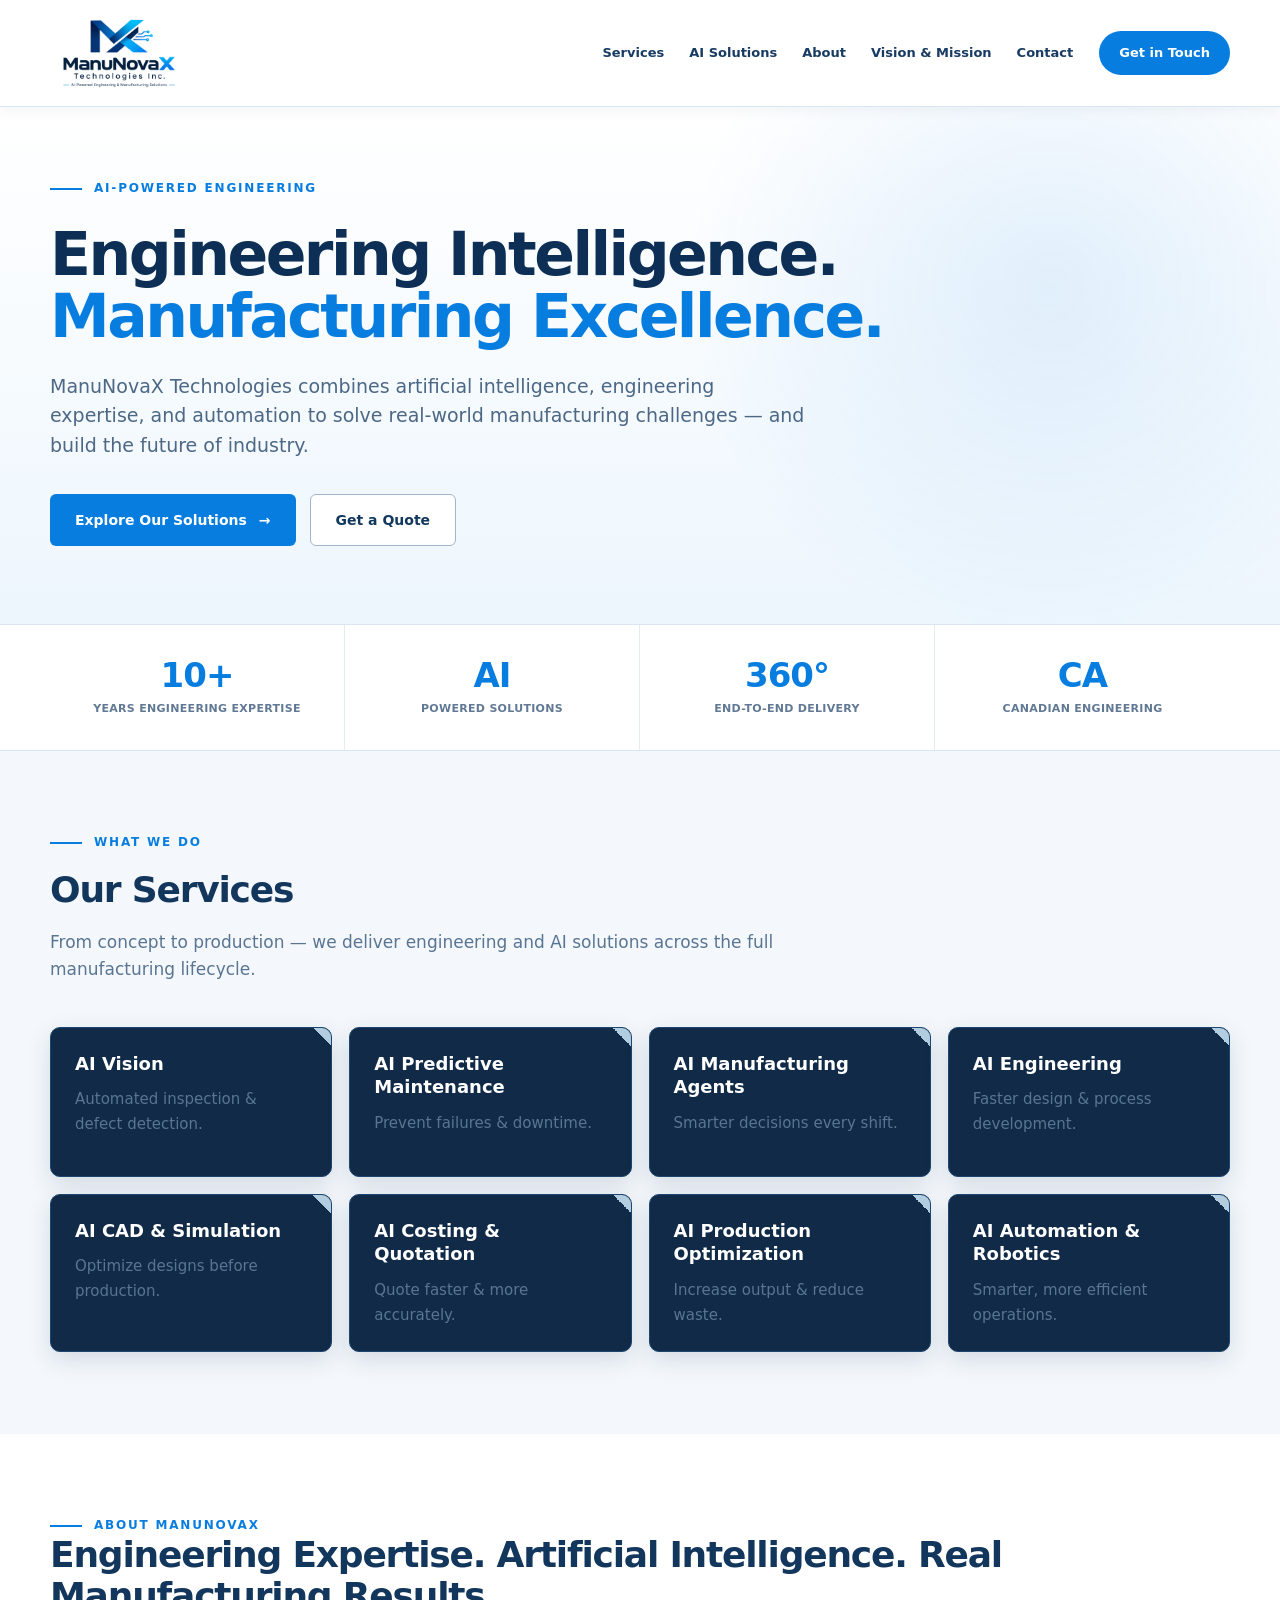
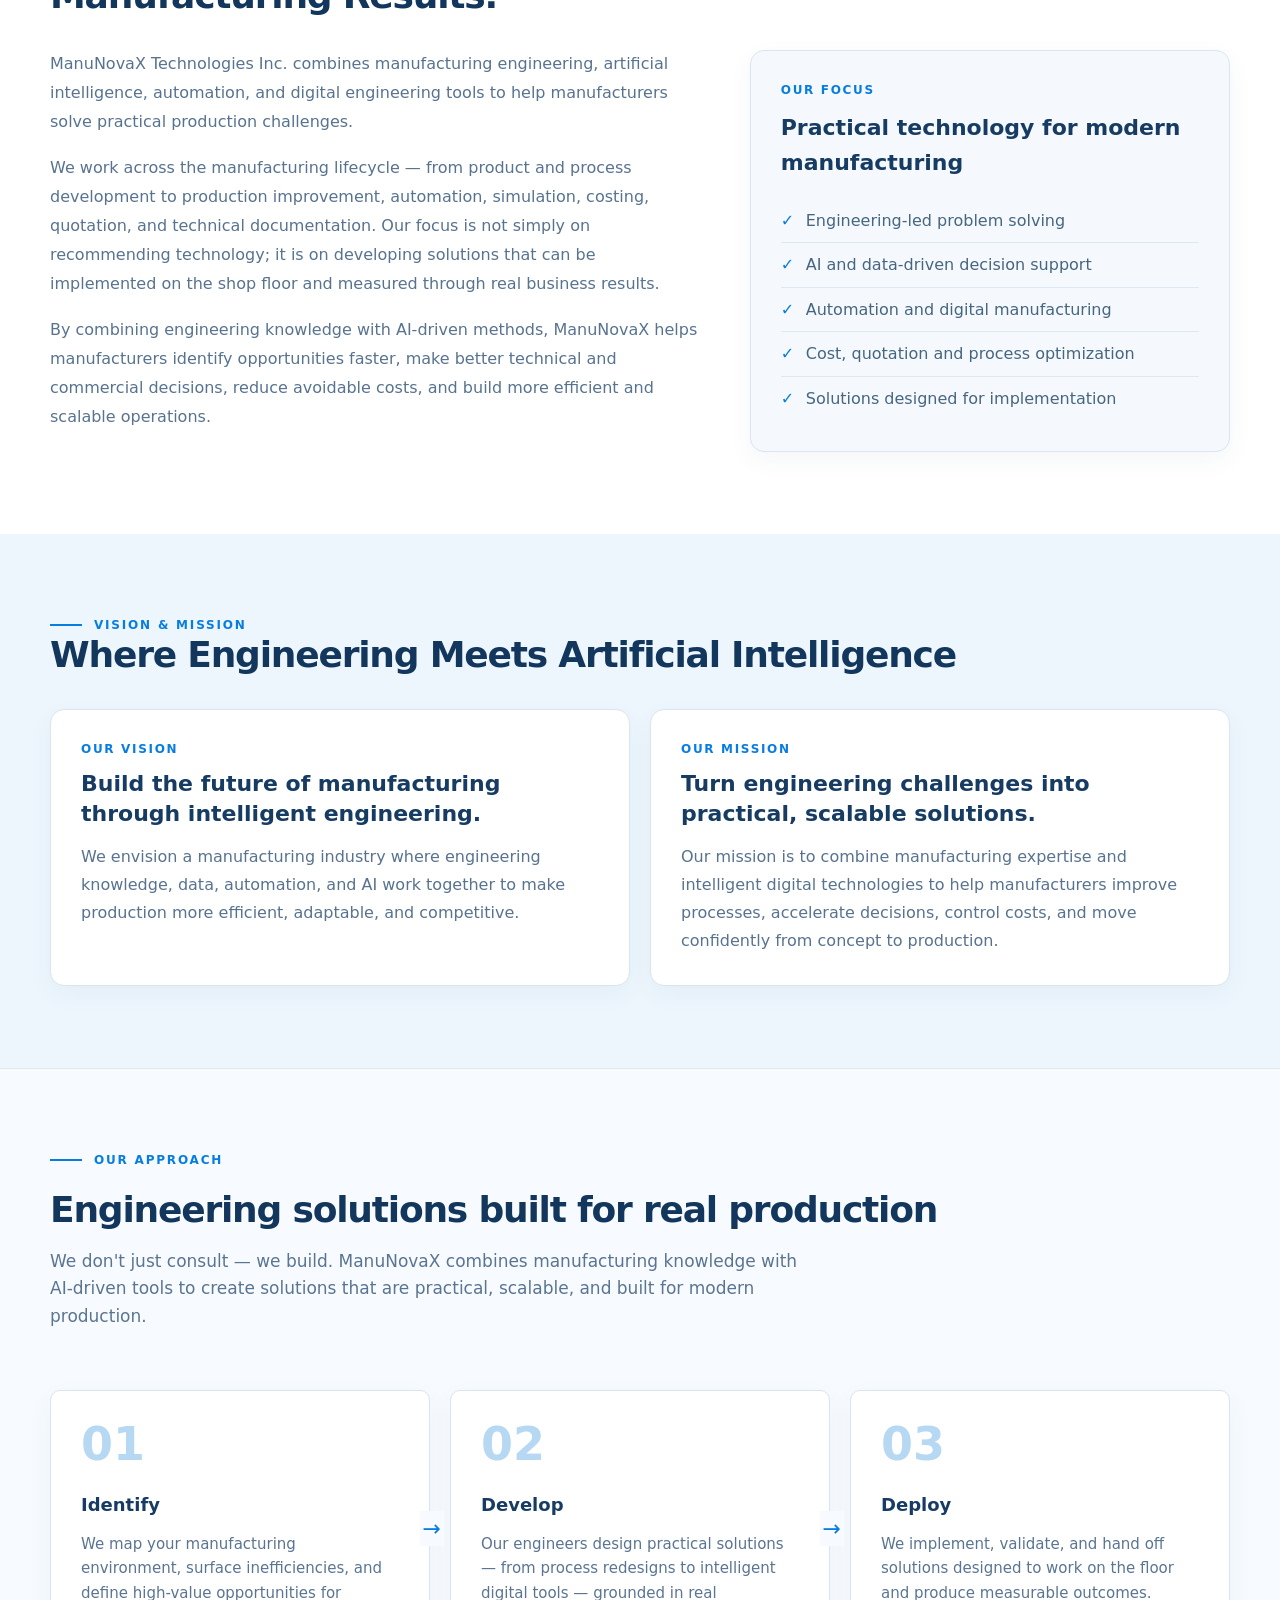
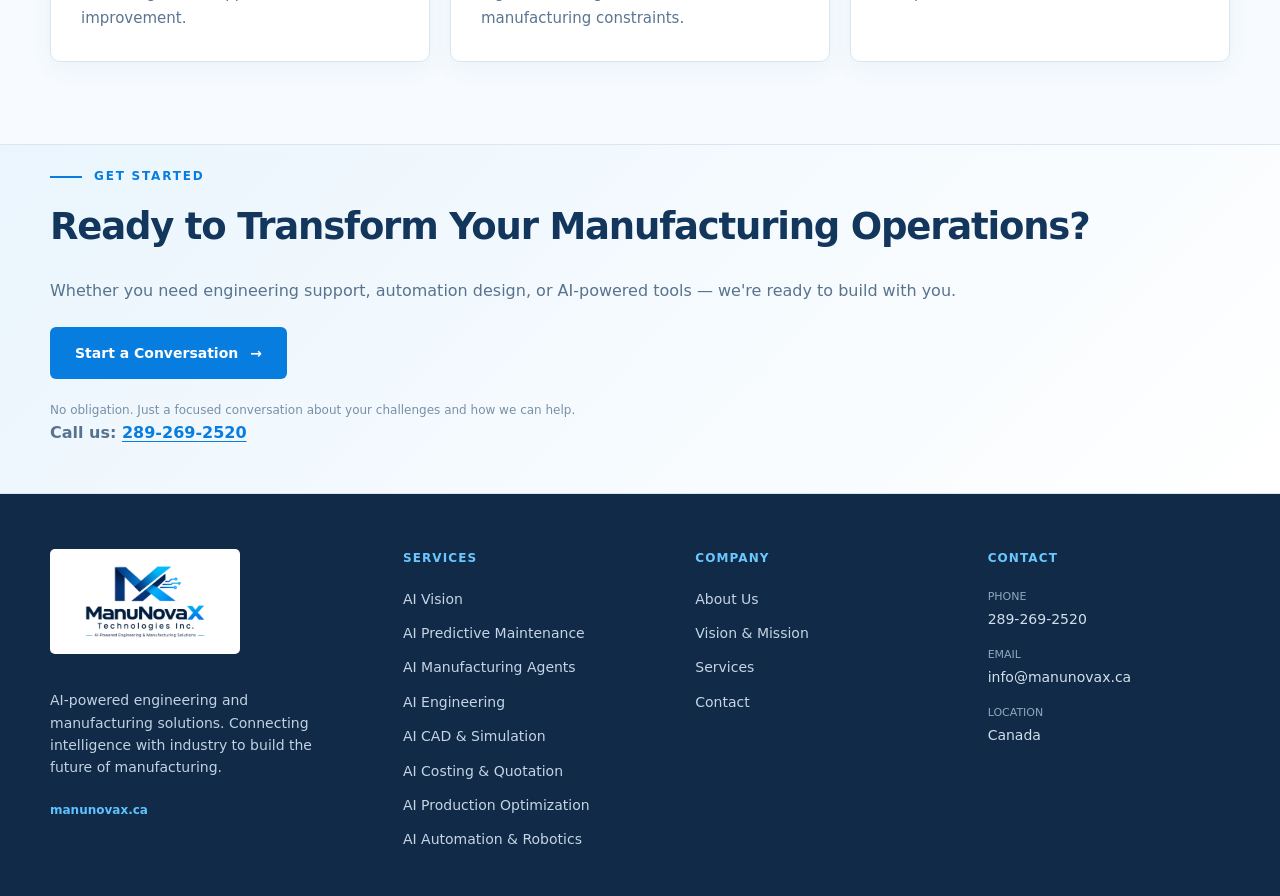
==== index.html @ 63443dac "Remove extra email contact link from footer" ====
<!doctype html>
<html lang="en">
<head>
<meta charset="utf-8">
<meta name="viewport" content="width=device-width,initial-scale=1">
<meta name="description" content="ManuNovaX Technologies Inc. — AI-powered engineering and manufacturing solutions.">
<title>ManuNovaX Technologies Inc. | AI-Powered Engineering & Manufacturing</title>
<link rel="icon" href="manunovax-logo.png">
<link rel="stylesheet" href="styles.css">
</head>
<body>
<header>
  <div class="container nav">
    <a class="brand" href="#top"><img class="logo" src="manunovax-logo.png" alt="ManuNovaX Technologies Inc."></a>
    <nav class="navlinks" aria-label="Main navigation">
      <a href="#services">Services</a>
      <a href="#ai-solutions">AI Solutions</a>
      <a href="#about">About</a>
      <a href="#vision-mission">Vision &amp; Mission</a>
      <a href="#contact">Contact</a>
    </nav>
    <a class="nav-cta" href="#contact">Get in Touch</a>
  </div>
</header>

<main id="top">
<section class="hero">
  <div class="container hero-inner">
    <div class="hero-copy">
      <div class="kicker">AI-POWERED ENGINEERING</div>
      <h1>Engineering Intelligence.<br><span class="blue">Manufacturing Excellence.</span></h1>
      <p class="lead">ManuNovaX Technologies combines artificial intelligence, engineering expertise, and automation to solve real-world manufacturing challenges — and build the future of industry.</p>
      <div class="buttons">
        <a class="btn btn-primary" href="#services">Explore Our Solutions <span>→</span></a>
        <a class="btn btn-outline" href="mailto:info@manunovax.ca?subject=ManuNovaX%20Project%20Inquiry">Get a Quote</a>
      </div>
    </div>
  </div>
</section>

<section class="stats">
  <div class="container stats-grid">
    <div class="stat"><strong>10+</strong><span>Years Engineering Expertise</span></div>
    <div class="stat"><strong>AI</strong><span>Powered Solutions</span></div>
    <div class="stat"><strong>360°</strong><span>End-to-End Delivery</span></div>
    <div class="stat"><strong>CA</strong><span>Canadian Engineering</span></div>
  </div>
</section>

<section class="section" id="services">
  <div class="container">
    <div class="services-intro">
      <div class="kicker">WHAT WE DO</div>
      <h2>Our Services</h2>
      <p class="section-sub">From concept to production — we deliver engineering and AI solutions across the full manufacturing lifecycle.</p>
    </div>
    <div class="service-grid">
      <article class="service-card small">
        <h3>AI Vision</h3>
        <p>Automated inspection &amp; defect detection.</p>
      </article>
      <article class="service-card small">
        <h3>AI Predictive Maintenance</h3>
        <p>Prevent failures &amp; downtime.</p>
      </article>
      <article class="service-card small" id="ai-solutions">
        <h3>AI Manufacturing Agents</h3>
        <p>Smarter decisions every shift.</p>
      </article>
      <article class="service-card small">
        <h3>AI Engineering</h3>
        <p>Faster design &amp; process development.</p>
      </article>
      <article class="service-card small">
        <h3>AI CAD &amp; Simulation</h3>
        <p>Optimize designs before production.</p>
      </article>
      <article class="service-card small">
        <h3>AI Costing &amp; Quotation</h3>
        <p>Quote faster &amp; more accurately.</p>
      </article>
      <article class="service-card small">
        <h3>AI Production Optimization</h3>
        <p>Increase output &amp; reduce waste.</p>
      </article>
      <article class="service-card small">
        <h3>AI Automation &amp; Robotics</h3>
        <p>Smarter, more efficient operations.</p>
      </article>
    </div>
  </div>
</section>

<section class="section light-section" id="about">
  <div class="container">
    <div class="kicker">ABOUT MANUNOVAX</div>
    <h2>Engineering Expertise. Artificial Intelligence. Real Manufacturing Results.</h2>
    <div class="about-grid">
      <div>
        <p>ManuNovaX Technologies Inc. combines manufacturing engineering, artificial intelligence, automation, and digital engineering tools to help manufacturers solve practical production challenges.</p>
        <p>We work across the manufacturing lifecycle — from product and process development to production improvement, automation, simulation, costing, quotation, and technical documentation. Our focus is not simply on recommending technology; it is on developing solutions that can be implemented on the shop floor and measured through real business results.</p>
        <p>By combining engineering knowledge with AI-driven methods, ManuNovaX helps manufacturers identify opportunities faster, make better technical and commercial decisions, reduce avoidable costs, and build more efficient and scalable operations.</p>
      </div>
      <div class="about-panel">
        <div class="small-label">OUR FOCUS</div>
        <h3>Practical technology for modern manufacturing</h3>
        <ul class="check-list">
          <li>Engineering-led problem solving</li>
          <li>AI and data-driven decision support</li>
          <li>Automation and digital manufacturing</li>
          <li>Cost, quotation and process optimization</li>
          <li>Solutions designed for implementation</li>
        </ul>
      </div>
    </div>
  </div>
</section>

<section class="section vision-section" id="vision-mission">
  <div class="container">
    <div class="kicker">VISION &amp; MISSION</div>
    <h2>Where Engineering Meets Artificial Intelligence</h2>
    <div class="vision-grid">
      <article class="vision-card">
        <div class="small-label">OUR VISION</div>
        <h3>Build the future of manufacturing through intelligent engineering.</h3>
        <p>We envision a manufacturing industry where engineering knowledge, data, automation, and AI work together to make production more efficient, adaptable, and competitive.</p>
      </article>
      <article class="vision-card">
        <div class="small-label">OUR MISSION</div>
        <h3>Turn engineering challenges into practical, scalable solutions.</h3>
        <p>Our mission is to combine manufacturing expertise and intelligent digital technologies to help manufacturers improve processes, accelerate decisions, control costs, and move confidently from concept to production.</p>
      </article>
    </div>
  </div>
</section>

<section class="section approach">
  <div class="container">
    <div class="intro">
      <div class="kicker">OUR APPROACH</div>
      <h2>Engineering solutions built for real production</h2>
      <p class="section-sub">We don't just consult — we build. ManuNovaX combines manufacturing knowledge with AI-driven tools to create solutions that are practical, scalable, and built for modern production.</p>
    </div>
    <div class="steps">
      <article class="step"><div class="step-number">01</div><h3>Identify</h3><p>We map your manufacturing environment, surface inefficiencies, and define high-value opportunities for improvement.</p></article>
      <article class="step"><div class="step-number">02</div><h3>Develop</h3><p>Our engineers design practical solutions — from process redesigns to intelligent digital tools — grounded in real manufacturing constraints.</p></article>
      <article class="step"><div class="step-number">03</div><h3>Deploy</h3><p>We implement, validate, and hand off solutions designed to work on the floor and produce measurable outcomes.</p></article>
    </div>
  </div>
</section>

<section class="cta" id="contact">
  <div class="container">
    <div class="kicker">GET STARTED</div>
    <h2>Ready to Transform Your Manufacturing Operations?</h2>
    <p>Whether you need engineering support, automation design, or AI-powered tools — we're ready to build with you.</p>
    <a class="btn btn-primary" href="mailto:info@manunovax.ca?subject=ManuNovaX%20Project%20Inquiry">Start a Conversation <span>→</span></a>
    <div class="fine">No obligation. Just a focused conversation about your challenges and how we can help.</div>
    <p class="contact-phone">Call us: <a href="tel:+12892692520">289-269-2520</a></p>
  </div>
</section>
</main>

<footer>
  <div class="container footer-grid">
    <div>
      <img class="footer-logo" src="manunovax-logo.png" alt="ManuNovaX Technologies Inc.">
      <p class="footer-text">AI-powered engineering and manufacturing solutions. Connecting intelligence with industry to build the future of manufacturing.</p>
      <span class="domain">manunovax.ca</span>
    </div>
    <div>
      <div class="footer-title">Services</div>
      <div class="footer-links">
        <a href="#services">AI Vision</a>
        <a href="#services">AI Predictive Maintenance</a>
        <a href="#services">AI Manufacturing Agents</a>
        <a href="#services">AI Engineering</a>
        <a href="#services">AI CAD &amp; Simulation</a>
        <a href="#services">AI Costing &amp; Quotation</a>
        <a href="#services">AI Production Optimization</a>
        <a href="#services">AI Automation &amp; Robotics</a>
      </div>
    </div>
    <div>
      <div class="footer-title">Company</div>
      <div class="footer-links">
        <a href="#about">About Us</a>
        <a href="#vision-mission">Vision &amp; Mission</a>
        <a href="#services">Services</a>
        <a href="#contact">Contact</a>
      </div>
    </div>
    <div>
      <div class="footer-title">Contact</div>
      <div class="contact-label">Phone</div>
      <div class="contact-value"><a href="tel:+12892692520">289-269-2520</a></div>
      <div class="contact-label">Email</div>
      <div class="contact-value"><a href="mailto:info@manunovax.ca">info@manunovax.ca</a></div>
      <div class="contact-label">Location</div>
      <div class="contact-value">Canada</div>
    </div>
  </div>
</footer>
<script src="script.js"></script>
</body>
</html>
---- styles.css ----
:root{
  --bg:#f4f8fc;
  --white:#ffffff;
  --panel:#ffffff;
  --panel2:#eef5fb;
  --line:#d9e5f0;
  --text:#102a4a;
  --muted:#55708e;
  --blue:#087de0;
  --blue2:#075db5;
  --max:1180px;
}
*{box-sizing:border-box}
html{scroll-behavior:smooth}
body{margin:0;background:var(--bg);color:var(--text);font-family:Inter,ui-sans-serif,system-ui,-apple-system,BlinkMacSystemFont,"Segoe UI",Arial,sans-serif;line-height:1.6}
a{color:inherit;text-decoration:none}
.container{width:min(var(--max),calc(100% - 40px));margin:auto}

header{
  min-height:106px;border-bottom:1px solid var(--line);background:rgba(255,255,255,.98);
  position:sticky;top:0;z-index:20;box-shadow:0 2px 14px rgba(16,42,74,.06)
}
.nav{min-height:106px;display:flex;align-items:center;gap:26px}
.brand{display:flex;align-items:center;flex:0 0 auto}
.logo{display:block;width:auto;height:92px;max-width:175px;object-fit:contain}
.navlinks{display:flex;gap:25px;align-items:center;margin-left:auto;color:#183b63;font-size:13px;font-weight:700;white-space:nowrap}
.navlinks a:hover{color:var(--blue)}
.nav-cta{display:inline-flex;align-items:center;justify-content:center;background:var(--blue);color:#fff;border-radius:28px;padding:12px 20px;font-weight:800;font-size:13px;white-space:nowrap}
.nav-cta:hover{background:var(--blue2)}

.hero{
  min-height:500px;display:flex;align-items:center;border-bottom:1px solid var(--line);
  background:
    radial-gradient(circle at 82% 35%,rgba(8,125,224,.10),transparent 33%),
    linear-gradient(180deg,#ffffff 0%,#edf6fd 100%);
}
.hero-inner{padding:72px 0 78px}
.hero-copy{max-width:850px}
.kicker{display:flex;align-items:center;gap:12px;color:var(--blue);font-size:12px;font-weight:850;letter-spacing:1.8px;text-transform:uppercase}
.kicker:before{content:"";width:32px;height:2px;background:var(--blue)}
h1{font-size:60px;line-height:1.03;letter-spacing:-2.5px;margin:26px 0 24px;font-weight:850;color:#0e2f55}
h1 .blue{color:var(--blue)}
.lead{max-width:760px;color:#4d6885;font-size:19px;line-height:1.55;margin:0 0 34px}
.buttons{display:flex;gap:14px}
.btn{display:inline-flex;align-items:center;justify-content:center;gap:12px;min-height:52px;padding:0 25px;border-radius:6px;font-weight:800;font-size:14px;border:0;cursor:pointer}
.btn-primary{background:var(--blue);color:#fff}
.btn-outline{border:1px solid #9eb7cf;background:#fff;color:#12385e}
.btn:hover{filter:brightness(1.05)}

.stats{border-bottom:1px solid var(--line);background:#fff}
.stats-grid{display:grid;grid-template-columns:repeat(4,1fr);min-height:125px}
.stat{display:flex;flex-direction:column;align-items:center;justify-content:center;text-align:center;border-right:1px solid #e3ebf3}
.stat:last-child{border-right:0}
.stat strong{font-size:34px;line-height:1;color:var(--blue);letter-spacing:-1px}
.stat span{font-size:11px;font-weight:750;color:#617994;text-transform:uppercase;letter-spacing:.3px;margin-top:8px}

.section{padding:82px 0;background:#f4f8fc}
.light-section{background:#fff}
.services-intro{padding-bottom:44px}
.services-intro .kicker{margin-bottom:18px}
h2{font-size:36px;line-height:1.12;letter-spacing:-1.2px;margin:0 0 18px;color:#12365c}
.section-sub{color:#5a7592;font-size:17px;max-width:760px;margin:0}

.service-grid{display:grid;grid-template-columns:repeat(4,minmax(0,1fr));gap:17px}
.service-card{background:#102a47;color:#fff;border:1px solid #1d4770;border-radius:10px;padding:24px;min-height:150px;position:relative;overflow:hidden;box-shadow:0 8px 24px rgba(16,42,71,.14);transition:transform .2s ease,box-shadow .2s ease}
.service-card:hover{transform:translateY(-3px);box-shadow:0 12px 28px rgba(16,42,71,.22)}
.service-card h3,.service-card.small h3{color:#fff}
.service-card p{color:#d5e3f1}
.service-card:after{background:linear-gradient(45deg,transparent 50%,#087de0 50%);opacity:.85}
.service-card.featured{grid-column:1 / -1;min-height:235px}
.service-card:after{content:"";position:absolute;right:0;top:0;width:18px;height:18px;background:linear-gradient(45deg,transparent 50%,#cfe9fb 50%)}
.badge{display:inline-block;background:#e6f3ff;color:var(--blue);padding:5px 10px;border-radius:4px;font-size:11px;font-weight:850;letter-spacing:.8px;text-transform:uppercase;margin-bottom:15px}
.service-card h3{font-size:26px;line-height:1.15;margin:0 0 12px;color:#163b63}
.service-card.small h3{font-size:18px;line-height:1.3}
.service-card p{color:#5a7592;font-size:15px;line-height:1.65;margin:0}
.learn{display:inline-block;margin-top:23px;color:var(--blue);font-size:13px;font-weight:850}
.learn:after{content:"→";margin-left:8px}

.about-grid,.careers-grid{display:grid;grid-template-columns:1.15fr .85fr;gap:50px;align-items:start;margin-top:34px}
.about-grid p,.careers-grid p{color:#58738f;line-height:1.8;margin-top:0;margin-bottom:18px}
.about-panel,.career-form-card{background:#f5f9fd;border:1px solid var(--line);border-radius:14px;padding:30px;box-shadow:0 8px 24px rgba(25,70,110,.05)}
.small-label{color:var(--blue);font-size:.75rem;font-weight:850;letter-spacing:.14em;margin-bottom:10px}
.about-panel h3,.career-form-card h3{color:#173c63;font-size:22px;margin:0 0 18px}
.check-list{margin:0;padding:0;list-style:none;color:#466680}
.check-list li{padding:9px 0 9px 25px;border-bottom:1px solid #dce8f2;position:relative}
.check-list li:last-child{border-bottom:0}
.check-list li:before{content:"✓";position:absolute;left:0;color:var(--blue);font-weight:900}

.vision-section{background:#edf6fd}
.vision-grid{display:grid;grid-template-columns:1fr 1fr;gap:20px;margin-top:34px}
.vision-card{background:#fff;border:1px solid var(--line);border-radius:14px;padding:30px;box-shadow:0 8px 24px rgba(25,70,110,.05)}
.vision-card h3{font-size:22px;line-height:1.35;color:#173c63;margin:0 0 14px}
.vision-card p{color:#58738f;line-height:1.75;margin:0}

.approach{background:#f7fbff;border-top:1px solid #dfeaf3}
.approach .intro{padding-bottom:60px}
.approach h2{margin-top:20px}
.steps{display:grid;grid-template-columns:repeat(3,1fr);gap:20px}
.step{background:#fff;border:1px solid var(--line);border-radius:10px;padding:30px;min-height:260px;position:relative;box-shadow:0 8px 24px rgba(25,70,110,.05)}
.step:not(:last-child):after{content:"→";position:absolute;right:-15px;top:120px;color:var(--blue);font-size:22px;z-index:2;background:#f7fbff;padding:0 3px}
.step-number{font-size:46px;color:#b7d8f3;font-weight:850;line-height:1;margin-bottom:24px}
.step h3{font-size:18px;margin:0 0 12px;color:#173c63}
.step p{color:#5a7592;font-size:15px;line-height:1.65;margin:0}

.careers-section{background:#fff}
.career-form-card form{display:grid;gap:13px;margin-top:20px}
.career-form-card input,.career-form-card textarea{width:100%;box-sizing:border-box;background:#fff;color:#173c63;border:1px solid #b9ccdd;border-radius:8px;padding:12px 13px;font:inherit}
.career-form-card input:focus,.career-form-card textarea:focus{outline:2px solid #bfe2fb;border-color:var(--blue)}
.career-form-card textarea{min-height:115px;resize:vertical}
.file-label{display:grid;gap:7px;color:#58738f;font-size:.9rem}
.file-label input{padding:9px}

.cta{min-height:350px;border-top:1px solid var(--line);border-bottom:1px solid var(--line);display:flex;align-items:center;background:linear-gradient(135deg,#eaf5fd,#fff)}
.cta h2{font-size:37px;margin:20px 0 30px}
.cta p{color:#58738f;font-size:16px;margin:0 0 24px}
.cta .fine{font-size:12px;color:#7890a7;margin-top:22px}
.contact-phone{margin-top:16px;color:#42617e;font-weight:700}
.contact-phone a{color:var(--blue);text-decoration:underline;text-underline-offset:3px}

footer{background:#102a47;color:#fff;padding:55px 0 45px}
.footer-grid{display:grid;grid-template-columns:1.25fr 1fr 1fr 1fr;gap:50px}
.footer-logo{width:190px;max-height:105px;object-fit:contain;margin-bottom:14px;background:#fff;border-radius:5px;padding:4px}
.footer-text{color:#c2d2e2;font-size:14px;max-width:470px}
.domain{display:block;color:#5fc1ff;font-size:12px;font-weight:850;margin-top:22px}
.footer-title{color:#6ac8ff;font-size:12px;font-weight:850;letter-spacing:1.1px;text-transform:uppercase;margin-bottom:20px}
.footer-links{display:grid;gap:12px;color:#c5d5e5;font-size:14px}
.footer-links a:hover{color:#fff}
.contact-label{color:#8ea8c0;font-size:11px;text-transform:uppercase;margin:0 0 3px}
.contact-value{color:#d2dfeb;font-size:14px;margin-bottom:15px}
.contact-link{color:#6ac8ff;font-weight:850;font-size:13px}

@media(max-width:1000px){
  .navlinks{gap:14px;font-size:12px}
  .service-grid{grid-template-columns:repeat(2,minmax(0,1fr))}
  .nav-cta{display:none}
  .logo{height:82px}
  h1{font-size:52px}
}
@media(max-width:850px){
  header{min-height:88px}.nav{min-height:88px}
  .navlinks{gap:12px;font-size:11px}
  .logo{height:76px}
  h1{font-size:46px}
  .stats-grid{grid-template-columns:repeat(2,1fr)}
  .stat{min-height:95px;border-bottom:1px solid #e3ebf3}
  .service-grid,.steps,.about-grid,.vision-grid{grid-template-columns:1fr}
  .service-card.featured{grid-column:auto}
  .step:not(:last-child):after{display:none}
  .footer-grid{grid-template-columns:1fr 1fr}
}
@media(max-width:650px){
  .container{width:min(var(--max),calc(100% - 28px))}
  header{min-height:76px}.nav{min-height:76px}
  .logo{height:66px;max-width:145px}
  .navlinks{display:none}
  h1{font-size:39px;letter-spacing:-1.7px}
  .lead{font-size:17px}
  .buttons{flex-direction:column;align-items:flex-start}
  .section{padding:62px 0}
  .footer-grid{grid-template-columns:1fr}
}
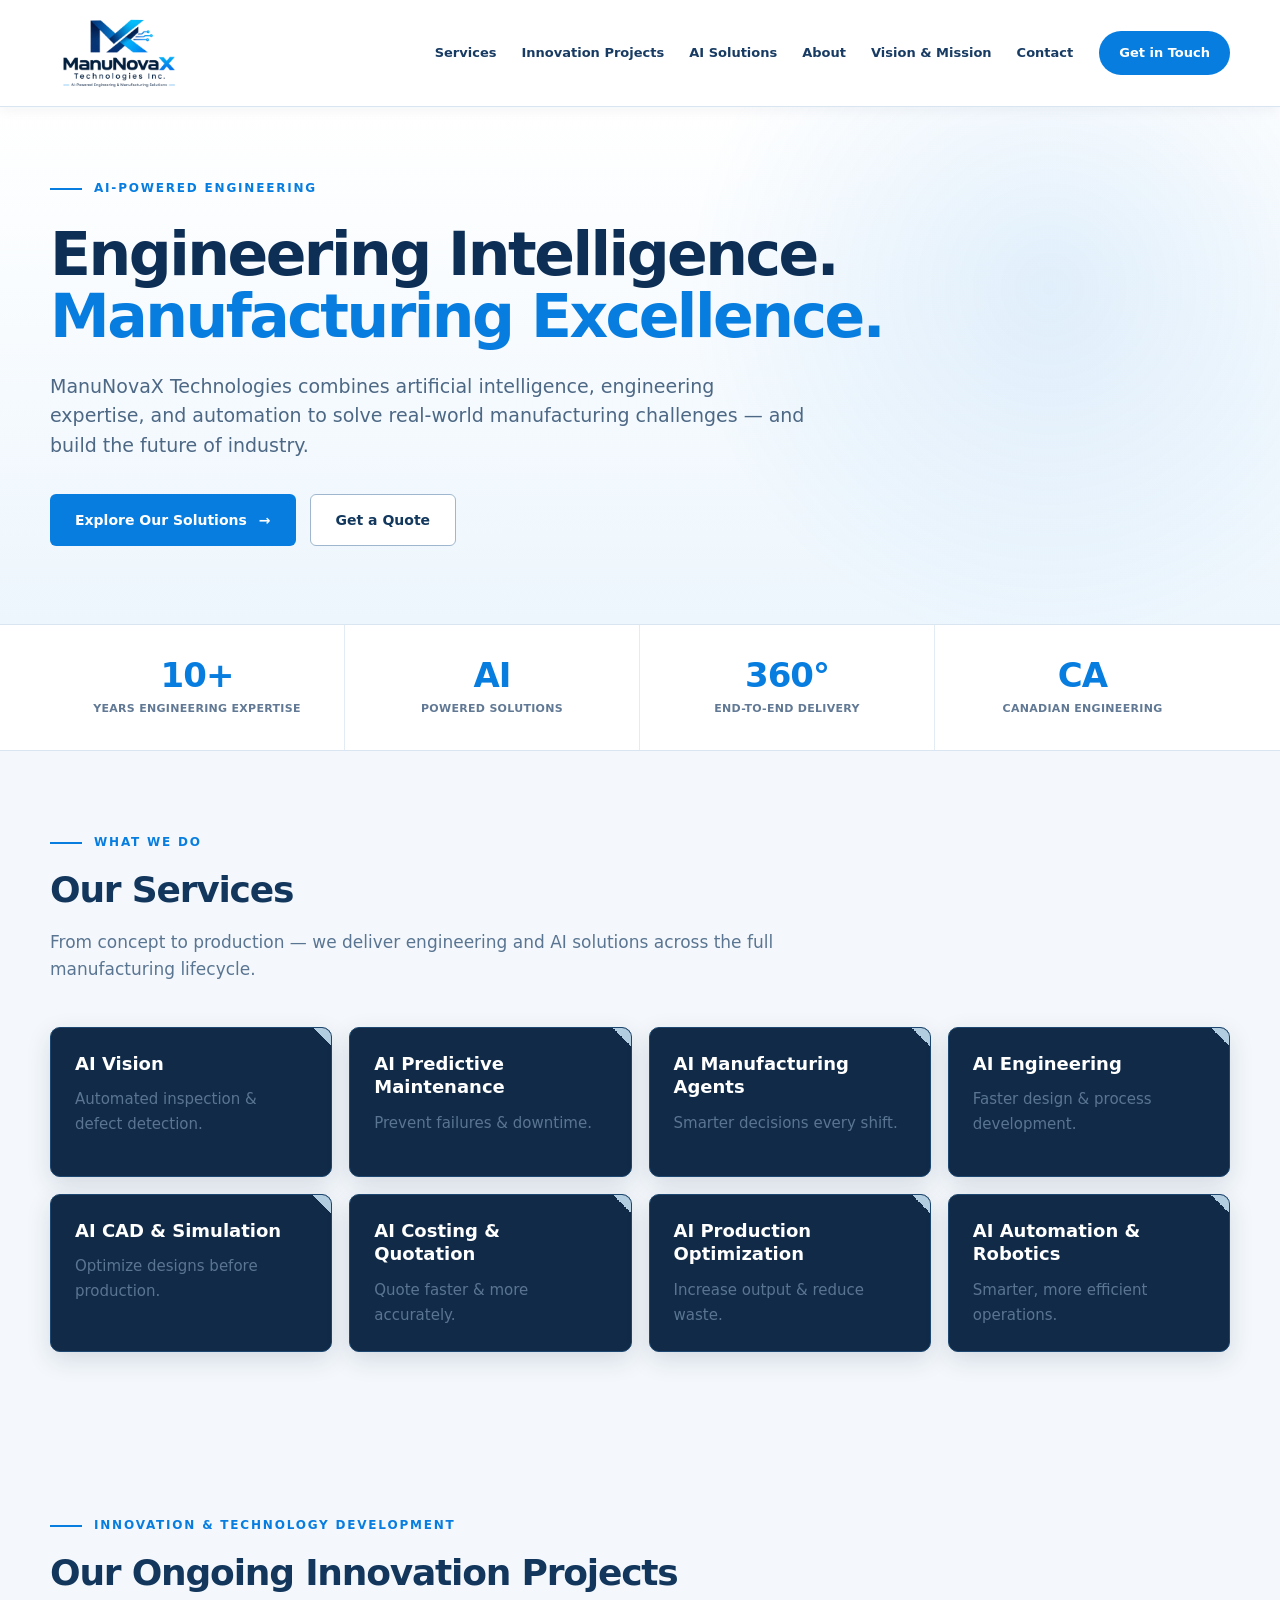
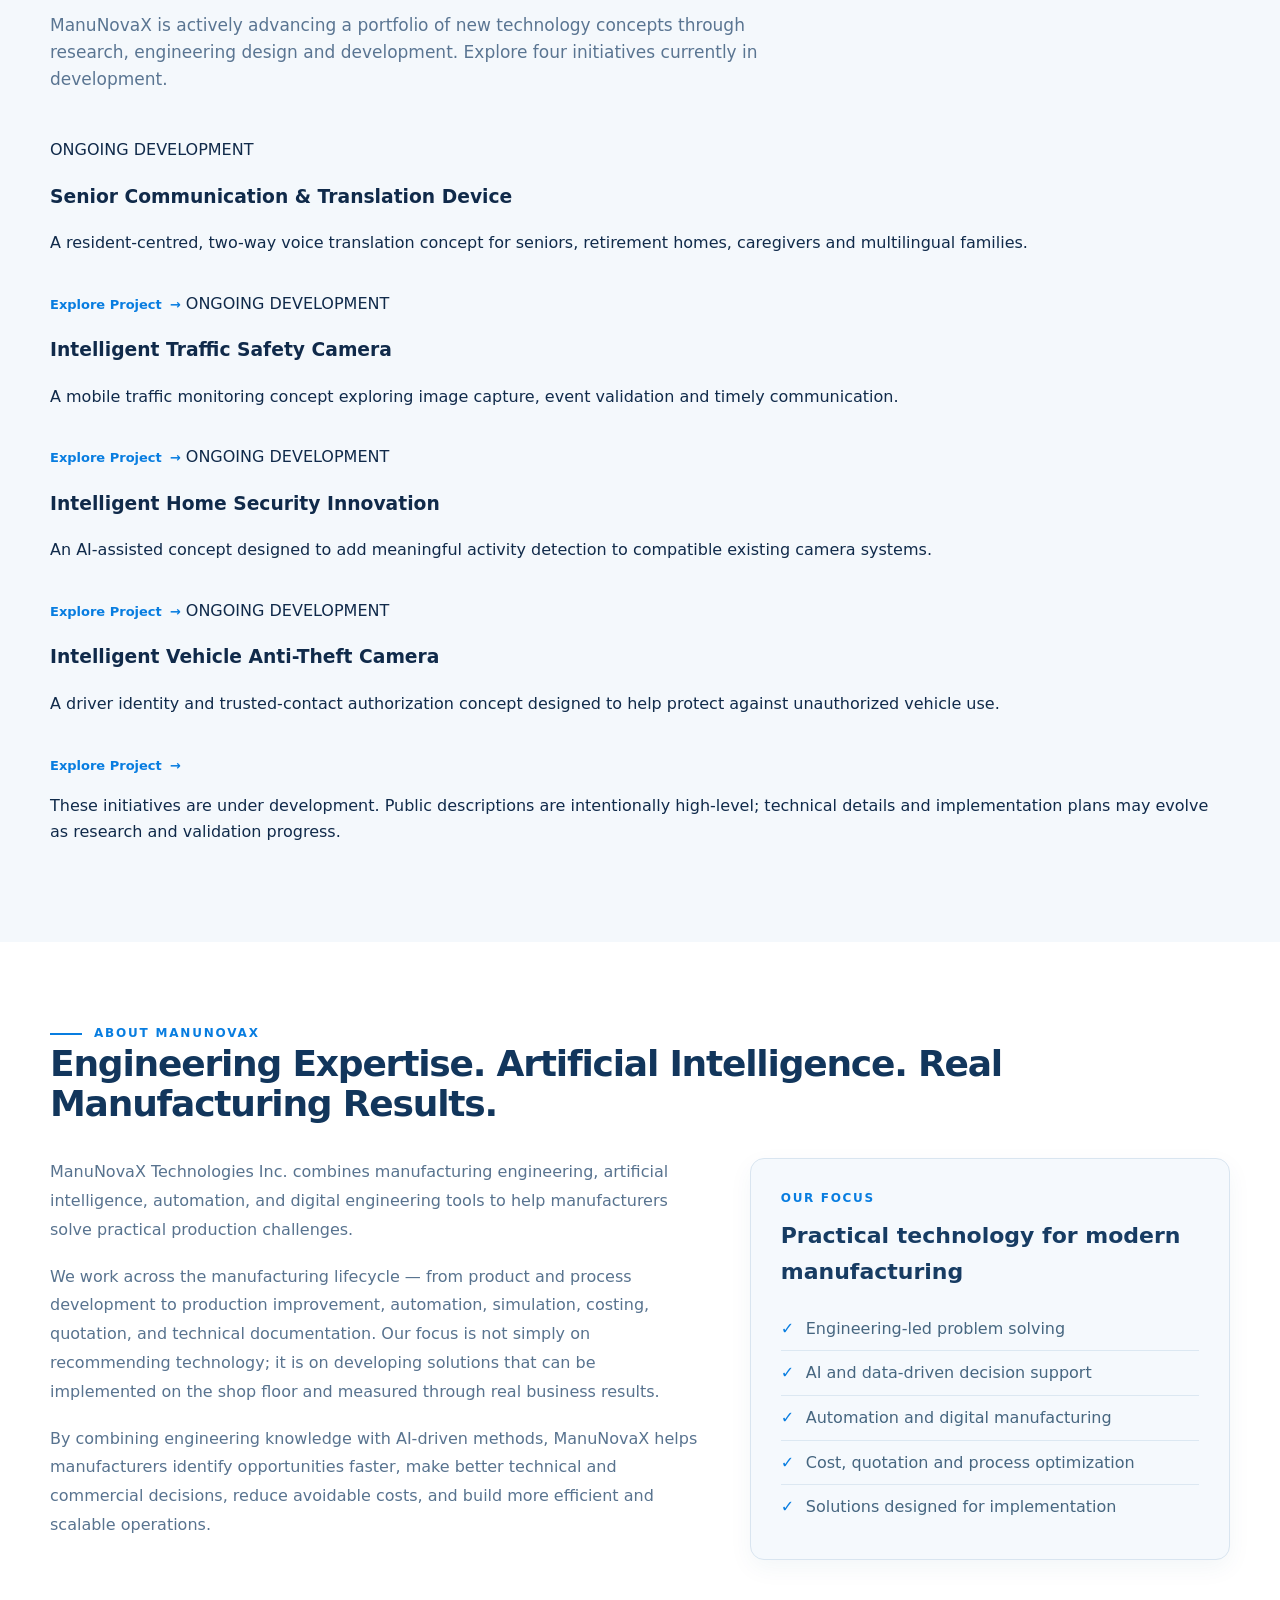
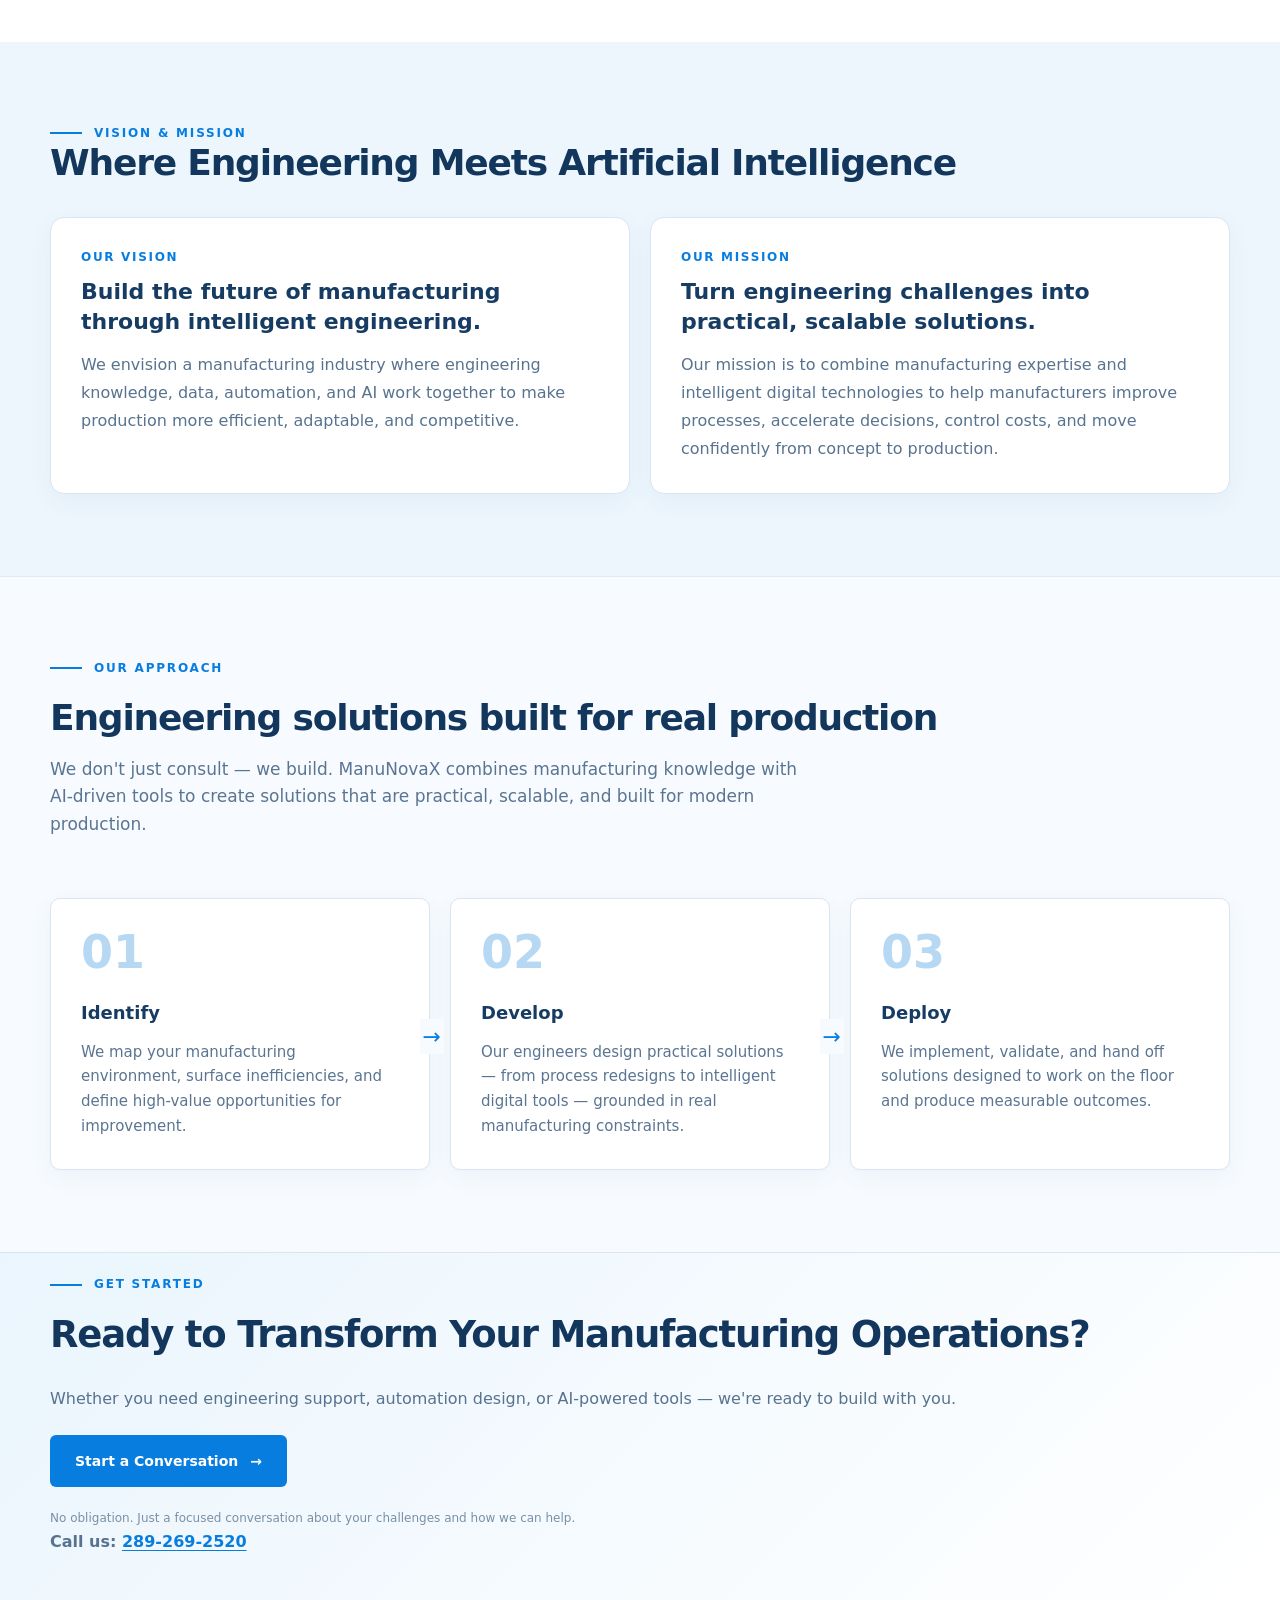
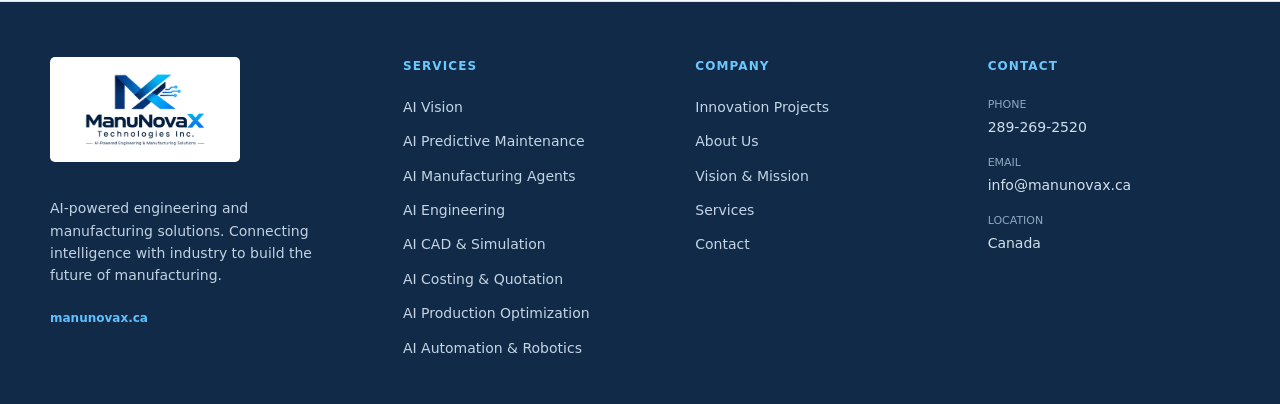
==== commit c81f5361: "Add innovation projects section and navigation" ====
--- a/index.html
+++ b/index.html
@@ -14,6 +14,7 @@
     <a class="brand" href="#top"><img class="logo" src="manunovax-logo.png" alt="ManuNovaX Technologies Inc."></a>
     <nav class="navlinks" aria-label="Main navigation">
       <a href="#services">Services</a>
+      <a href="#innovation-projects">Innovation Projects</a>
       <a href="#ai-solutions">AI Solutions</a>
       <a href="#about">About</a>
       <a href="#vision-mission">Vision &amp; Mission</a>
@@ -91,6 +92,24 @@
   </div>
 </section>
 
+
+<section class="section innovation-section" id="innovation-projects">
+  <div class="container">
+    <div class="services-intro">
+      <div class="kicker">INNOVATION &amp; TECHNOLOGY DEVELOPMENT</div>
+      <h2>Our Ongoing Innovation Projects</h2>
+      <p class="section-sub">ManuNovaX is actively advancing a portfolio of new technology concepts through research, engineering design and development. Explore four initiatives currently in development.</p>
+    </div>
+    <div class="innovation-grid">
+      <a class="innovation-card" href="senior-translation-device.html"><span class="innovation-tag">ONGOING DEVELOPMENT</span><h3>Senior Communication &amp; Translation Device</h3><p>A resident-centred, two-way voice translation concept for seniors, retirement homes, caregivers and multilingual families.</p><span class="learn">Explore Project</span></a>
+      <a class="innovation-card" href="intelligent-traffic-safety-camera.html"><span class="innovation-tag">ONGOING DEVELOPMENT</span><h3>Intelligent Traffic Safety Camera</h3><p>A mobile traffic monitoring concept exploring image capture, event validation and timely communication.</p><span class="learn">Explore Project</span></a>
+      <a class="innovation-card" href="intelligent-home-security-innovation.html"><span class="innovation-tag">ONGOING DEVELOPMENT</span><h3>Intelligent Home Security Innovation</h3><p>An AI-assisted concept designed to add meaningful activity detection to compatible existing camera systems.</p><span class="learn">Explore Project</span></a>
+      <a class="innovation-card" href="intelligent-vehicle-anti-theft-camera.html"><span class="innovation-tag">ONGOING DEVELOPMENT</span><h3>Intelligent Vehicle Anti-Theft Camera</h3><p>A driver identity and trusted-contact authorization concept designed to help protect against unauthorized vehicle use.</p><span class="learn">Explore Project</span></a>
+    </div>
+    <p class="innovation-disclaimer">These initiatives are under development. Public descriptions are intentionally high-level; technical details and implementation plans may evolve as research and validation progress.</p>
+  </div>
+</section>
+
 <section class="section light-section" id="about">
   <div class="container">
     <div class="kicker">ABOUT MANUNOVAX</div>
@@ -185,6 +204,7 @@
     <div>
       <div class="footer-title">Company</div>
       <div class="footer-links">
+        <a href="#innovation-projects">Innovation Projects</a>
         <a href="#about">About Us</a>
         <a href="#vision-mission">Vision &amp; Mission</a>
         <a href="#services">Services</a>
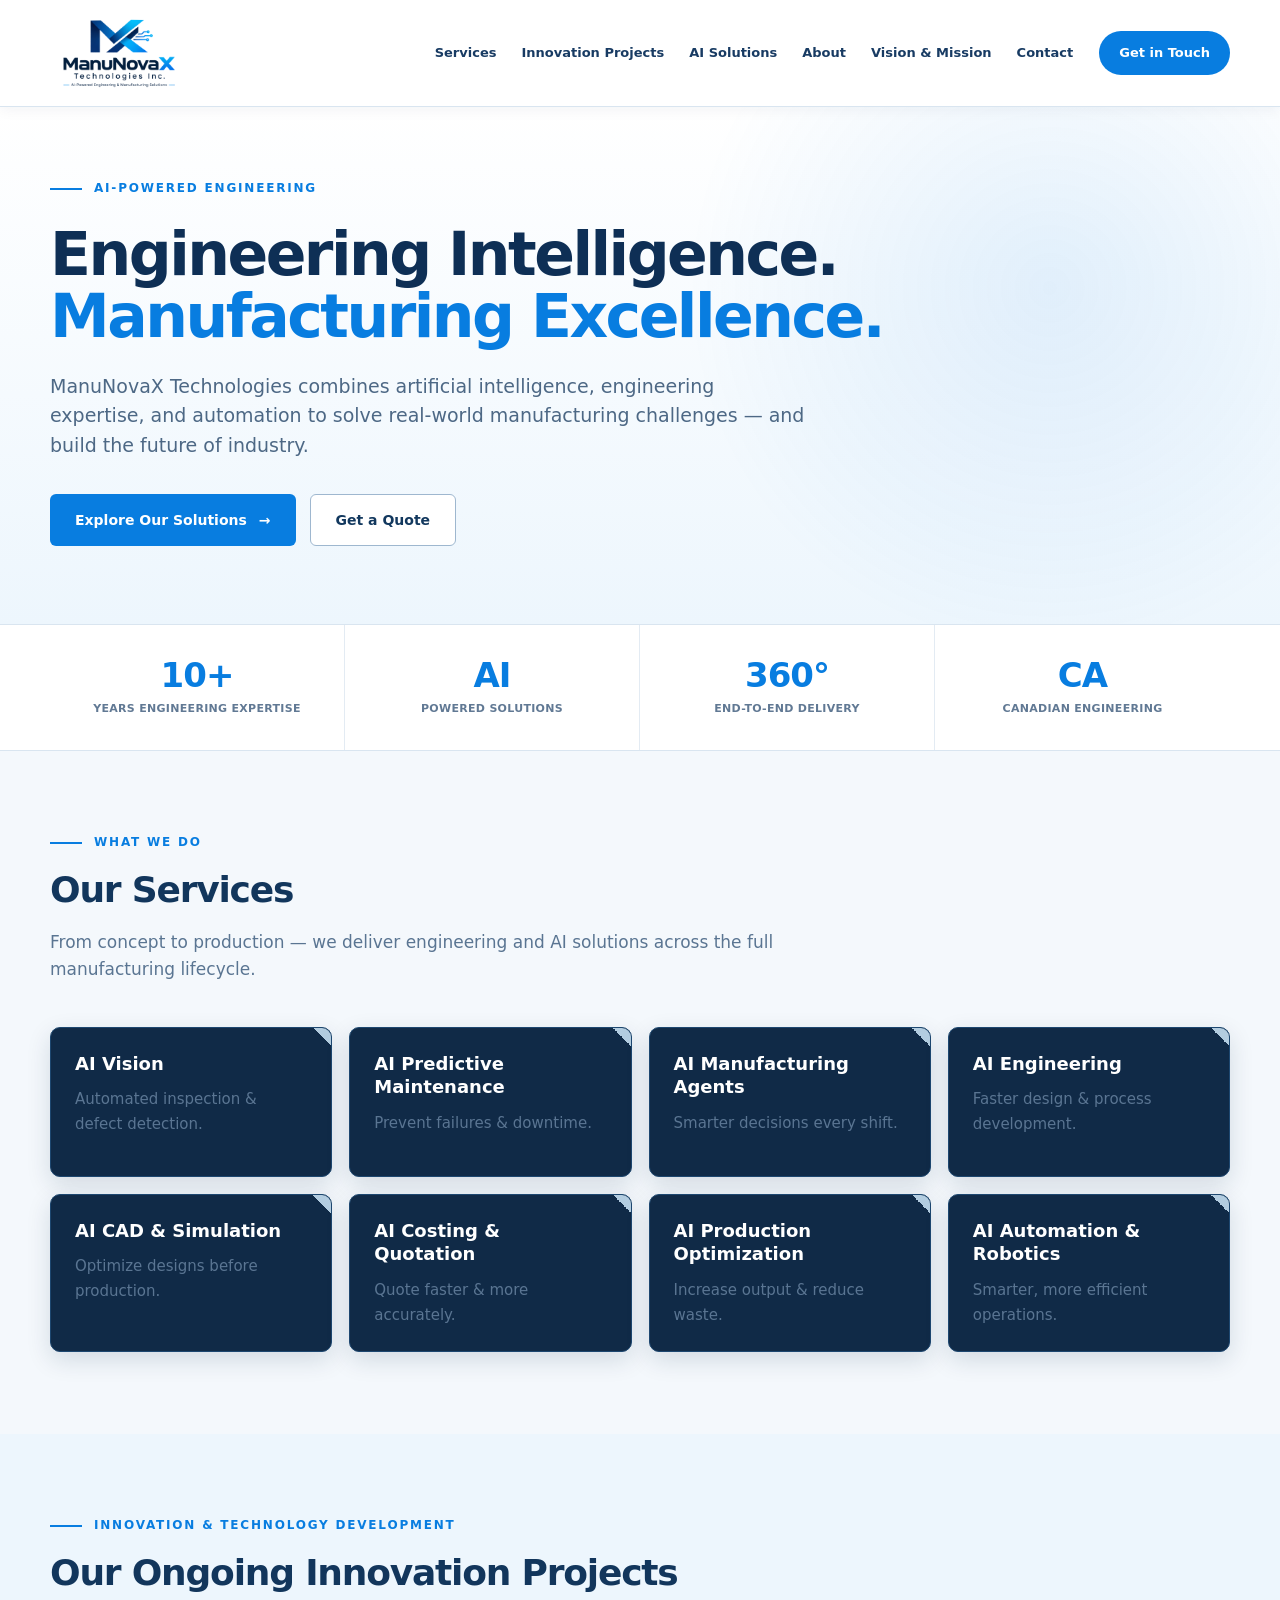
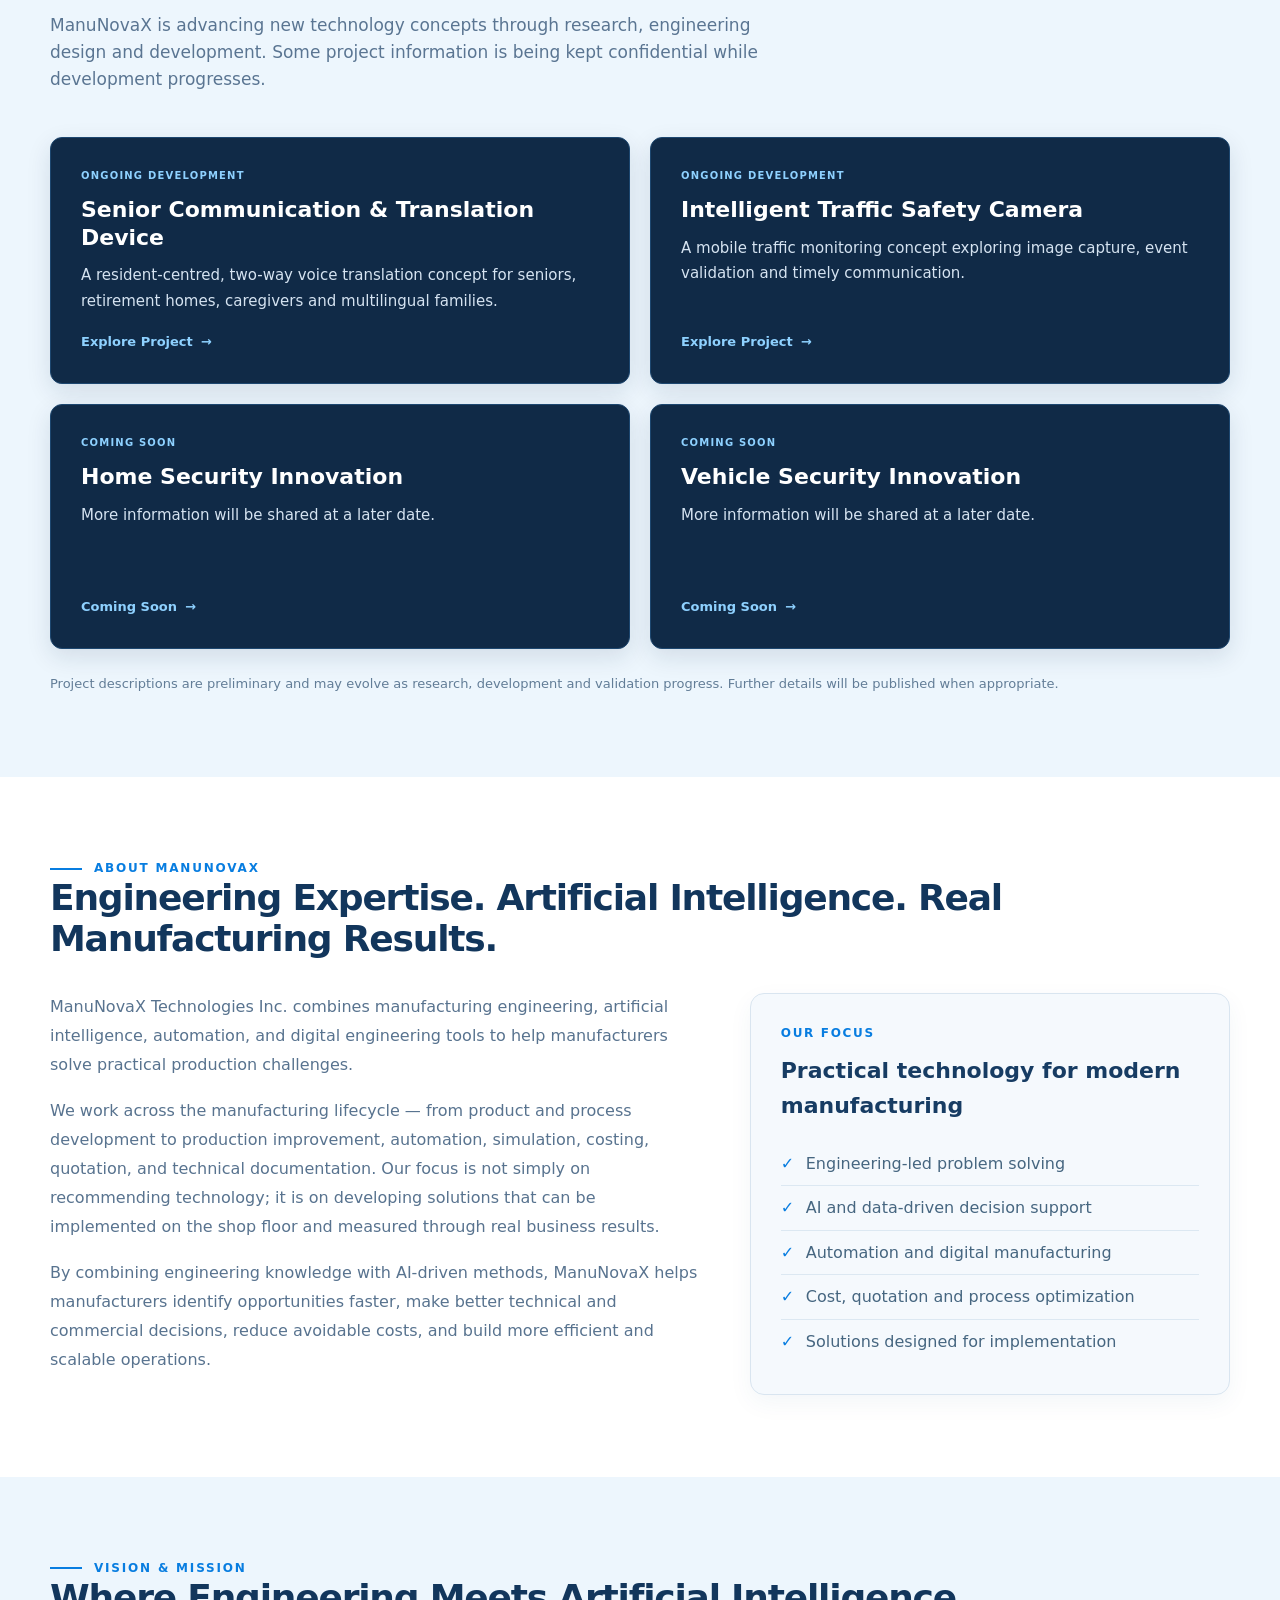
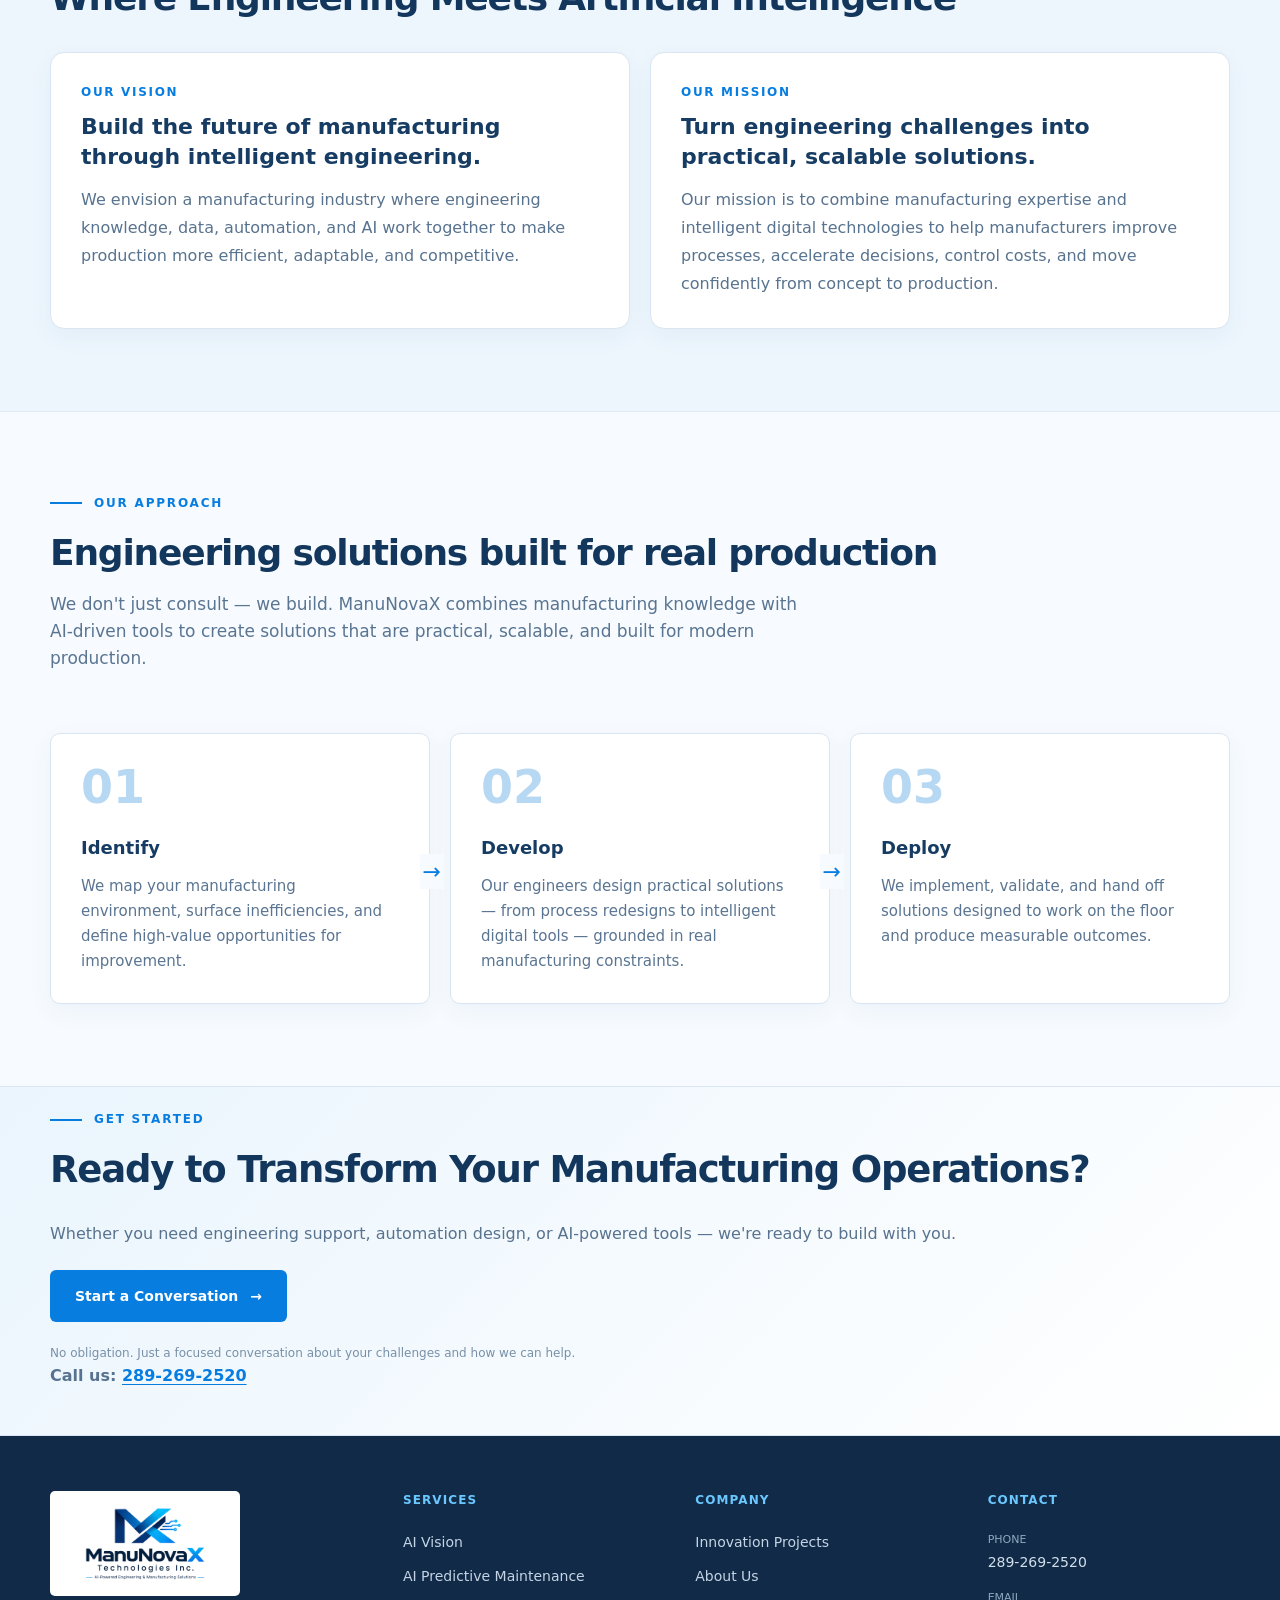
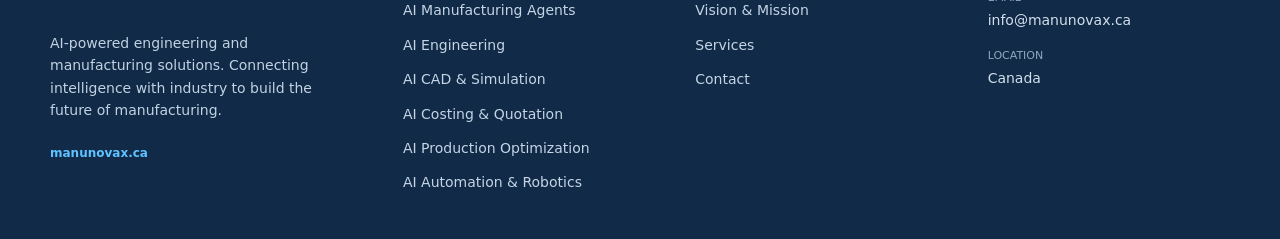
==== commit ceb1c660: "Replace confidential project details with Coming Soon placeholders" ====
--- a/index.html
+++ b/index.html
@@ -56,57 +56,32 @@
       <p class="section-sub">From concept to production — we deliver engineering and AI solutions across the full manufacturing lifecycle.</p>
     </div>
     <div class="service-grid">
-      <article class="service-card small">
-        <h3>AI Vision</h3>
-        <p>Automated inspection &amp; defect detection.</p>
-      </article>
-      <article class="service-card small">
-        <h3>AI Predictive Maintenance</h3>
-        <p>Prevent failures &amp; downtime.</p>
-      </article>
-      <article class="service-card small" id="ai-solutions">
-        <h3>AI Manufacturing Agents</h3>
-        <p>Smarter decisions every shift.</p>
-      </article>
-      <article class="service-card small">
-        <h3>AI Engineering</h3>
-        <p>Faster design &amp; process development.</p>
-      </article>
-      <article class="service-card small">
-        <h3>AI CAD &amp; Simulation</h3>
-        <p>Optimize designs before production.</p>
-      </article>
-      <article class="service-card small">
-        <h3>AI Costing &amp; Quotation</h3>
-        <p>Quote faster &amp; more accurately.</p>
-      </article>
-      <article class="service-card small">
-        <h3>AI Production Optimization</h3>
-        <p>Increase output &amp; reduce waste.</p>
-      </article>
-      <article class="service-card small">
-        <h3>AI Automation &amp; Robotics</h3>
-        <p>Smarter, more efficient operations.</p>
-      </article>
+      <article class="service-card small"><h3>AI Vision</h3><p>Automated inspection &amp; defect detection.</p></article>
+      <article class="service-card small"><h3>AI Predictive Maintenance</h3><p>Prevent failures &amp; downtime.</p></article>
+      <article class="service-card small" id="ai-solutions"><h3>AI Manufacturing Agents</h3><p>Smarter decisions every shift.</p></article>
+      <article class="service-card small"><h3>AI Engineering</h3><p>Faster design &amp; process development.</p></article>
+      <article class="service-card small"><h3>AI CAD &amp; Simulation</h3><p>Optimize designs before production.</p></article>
+      <article class="service-card small"><h3>AI Costing &amp; Quotation</h3><p>Quote faster &amp; more accurately.</p></article>
+      <article class="service-card small"><h3>AI Production Optimization</h3><p>Increase output &amp; reduce waste.</p></article>
+      <article class="service-card small"><h3>AI Automation &amp; Robotics</h3><p>Smarter, more efficient operations.</p></article>
     </div>
   </div>
 </section>
-
 
 <section class="section innovation-section" id="innovation-projects">
   <div class="container">
     <div class="services-intro">
       <div class="kicker">INNOVATION &amp; TECHNOLOGY DEVELOPMENT</div>
       <h2>Our Ongoing Innovation Projects</h2>
-      <p class="section-sub">ManuNovaX is actively advancing a portfolio of new technology concepts through research, engineering design and development. Explore four initiatives currently in development.</p>
+      <p class="section-sub">ManuNovaX is advancing new technology concepts through research, engineering design and development. Some project information is being kept confidential while development progresses.</p>
     </div>
     <div class="innovation-grid">
       <a class="innovation-card" href="senior-translation-device.html"><span class="innovation-tag">ONGOING DEVELOPMENT</span><h3>Senior Communication &amp; Translation Device</h3><p>A resident-centred, two-way voice translation concept for seniors, retirement homes, caregivers and multilingual families.</p><span class="learn">Explore Project</span></a>
       <a class="innovation-card" href="intelligent-traffic-safety-camera.html"><span class="innovation-tag">ONGOING DEVELOPMENT</span><h3>Intelligent Traffic Safety Camera</h3><p>A mobile traffic monitoring concept exploring image capture, event validation and timely communication.</p><span class="learn">Explore Project</span></a>
-      <a class="innovation-card" href="intelligent-home-security-innovation.html"><span class="innovation-tag">ONGOING DEVELOPMENT</span><h3>Intelligent Home Security Innovation</h3><p>An AI-assisted concept designed to add meaningful activity detection to compatible existing camera systems.</p><span class="learn">Explore Project</span></a>
-      <a class="innovation-card" href="intelligent-vehicle-anti-theft-camera.html"><span class="innovation-tag">ONGOING DEVELOPMENT</span><h3>Intelligent Vehicle Anti-Theft Camera</h3><p>A driver identity and trusted-contact authorization concept designed to help protect against unauthorized vehicle use.</p><span class="learn">Explore Project</span></a>
+      <a class="innovation-card" href="intelligent-home-security-innovation.html"><span class="innovation-tag">COMING SOON</span><h3>Home Security Innovation</h3><p>More information will be shared at a later date.</p><span class="learn">Coming Soon</span></a>
+      <a class="innovation-card" href="intelligent-vehicle-anti-theft-camera.html"><span class="innovation-tag">COMING SOON</span><h3>Vehicle Security Innovation</h3><p>More information will be shared at a later date.</p><span class="learn">Coming Soon</span></a>
     </div>
-    <p class="innovation-disclaimer">These initiatives are under development. Public descriptions are intentionally high-level; technical details and implementation plans may evolve as research and validation progress.</p>
+    <p class="innovation-disclaimer">Project descriptions are preliminary and may evolve as research, development and validation progress. Further details will be published when appropriate.</p>
   </div>
 </section>
 
@@ -124,11 +99,7 @@
         <div class="small-label">OUR FOCUS</div>
         <h3>Practical technology for modern manufacturing</h3>
         <ul class="check-list">
-          <li>Engineering-led problem solving</li>
-          <li>AI and data-driven decision support</li>
-          <li>Automation and digital manufacturing</li>
-          <li>Cost, quotation and process optimization</li>
-          <li>Solutions designed for implementation</li>
+          <li>Engineering-led problem solving</li><li>AI and data-driven decision support</li><li>Automation and digital manufacturing</li><li>Cost, quotation and process optimization</li><li>Solutions designed for implementation</li>
         </ul>
       </div>
     </div>
@@ -140,27 +111,15 @@
     <div class="kicker">VISION &amp; MISSION</div>
     <h2>Where Engineering Meets Artificial Intelligence</h2>
     <div class="vision-grid">
-      <article class="vision-card">
-        <div class="small-label">OUR VISION</div>
-        <h3>Build the future of manufacturing through intelligent engineering.</h3>
-        <p>We envision a manufacturing industry where engineering knowledge, data, automation, and AI work together to make production more efficient, adaptable, and competitive.</p>
-      </article>
-      <article class="vision-card">
-        <div class="small-label">OUR MISSION</div>
-        <h3>Turn engineering challenges into practical, scalable solutions.</h3>
-        <p>Our mission is to combine manufacturing expertise and intelligent digital technologies to help manufacturers improve processes, accelerate decisions, control costs, and move confidently from concept to production.</p>
-      </article>
+      <article class="vision-card"><div class="small-label">OUR VISION</div><h3>Build the future of manufacturing through intelligent engineering.</h3><p>We envision a manufacturing industry where engineering knowledge, data, automation, and AI work together to make production more efficient, adaptable, and competitive.</p></article>
+      <article class="vision-card"><div class="small-label">OUR MISSION</div><h3>Turn engineering challenges into practical, scalable solutions.</h3><p>Our mission is to combine manufacturing expertise and intelligent digital technologies to help manufacturers improve processes, accelerate decisions, control costs, and move confidently from concept to production.</p></article>
     </div>
   </div>
 </section>
 
 <section class="section approach">
   <div class="container">
-    <div class="intro">
-      <div class="kicker">OUR APPROACH</div>
-      <h2>Engineering solutions built for real production</h2>
-      <p class="section-sub">We don't just consult — we build. ManuNovaX combines manufacturing knowledge with AI-driven tools to create solutions that are practical, scalable, and built for modern production.</p>
-    </div>
+    <div class="intro"><div class="kicker">OUR APPROACH</div><h2>Engineering solutions built for real production</h2><p class="section-sub">We don't just consult — we build. ManuNovaX combines manufacturing knowledge with AI-driven tools to create solutions that are practical, scalable, and built for modern production.</p></div>
     <div class="steps">
       <article class="step"><div class="step-number">01</div><h3>Identify</h3><p>We map your manufacturing environment, surface inefficiencies, and define high-value opportunities for improvement.</p></article>
       <article class="step"><div class="step-number">02</div><h3>Develop</h3><p>Our engineers design practical solutions — from process redesigns to intelligent digital tools — grounded in real manufacturing constraints.</p></article>
@@ -171,9 +130,7 @@
 
 <section class="cta" id="contact">
   <div class="container">
-    <div class="kicker">GET STARTED</div>
-    <h2>Ready to Transform Your Manufacturing Operations?</h2>
-    <p>Whether you need engineering support, automation design, or AI-powered tools — we're ready to build with you.</p>
+    <div class="kicker">GET STARTED</div><h2>Ready to Transform Your Manufacturing Operations?</h2><p>Whether you need engineering support, automation design, or AI-powered tools — we're ready to build with you.</p>
     <a class="btn btn-primary" href="mailto:info@manunovax.ca?subject=ManuNovaX%20Project%20Inquiry">Start a Conversation <span>→</span></a>
     <div class="fine">No obligation. Just a focused conversation about your challenges and how we can help.</div>
     <p class="contact-phone">Call us: <a href="tel:+12892692520">289-269-2520</a></p>
@@ -183,43 +140,12 @@
 
 <footer>
   <div class="container footer-grid">
-    <div>
-      <img class="footer-logo" src="manunovax-logo.png" alt="ManuNovaX Technologies Inc.">
-      <p class="footer-text">AI-powered engineering and manufacturing solutions. Connecting intelligence with industry to build the future of manufacturing.</p>
-      <span class="domain">manunovax.ca</span>
-    </div>
-    <div>
-      <div class="footer-title">Services</div>
-      <div class="footer-links">
-        <a href="#services">AI Vision</a>
-        <a href="#services">AI Predictive Maintenance</a>
-        <a href="#services">AI Manufacturing Agents</a>
-        <a href="#services">AI Engineering</a>
-        <a href="#services">AI CAD &amp; Simulation</a>
-        <a href="#services">AI Costing &amp; Quotation</a>
-        <a href="#services">AI Production Optimization</a>
-        <a href="#services">AI Automation &amp; Robotics</a>
-      </div>
-    </div>
-    <div>
-      <div class="footer-title">Company</div>
-      <div class="footer-links">
-        <a href="#innovation-projects">Innovation Projects</a>
-        <a href="#about">About Us</a>
-        <a href="#vision-mission">Vision &amp; Mission</a>
-        <a href="#services">Services</a>
-        <a href="#contact">Contact</a>
-      </div>
-    </div>
-    <div>
-      <div class="footer-title">Contact</div>
-      <div class="contact-label">Phone</div>
-      <div class="contact-value"><a href="tel:+12892692520">289-269-2520</a></div>
-      <div class="contact-label">Email</div>
-      <div class="contact-value"><a href="mailto:info@manunovax.ca">info@manunovax.ca</a></div>
-      <div class="contact-label">Location</div>
-      <div class="contact-value">Canada</div>
-    </div>
+    <div><img class="footer-logo" src="manunovax-logo.png" alt="ManuNovaX Technologies Inc."><p class="footer-text">AI-powered engineering and manufacturing solutions. Connecting intelligence with industry to build the future of manufacturing.</p><span class="domain">manunovax.ca</span></div>
+    <div><div class="footer-title">Services</div><div class="footer-links">
+      <a href="#services">AI Vision</a><a href="#services">AI Predictive Maintenance</a><a href="#services">AI Manufacturing Agents</a><a href="#services">AI Engineering</a><a href="#services">AI CAD &amp; Simulation</a><a href="#services">AI Costing &amp; Quotation</a><a href="#services">AI Production Optimization</a><a href="#services">AI Automation &amp; Robotics</a>
+    </div></div>
+    <div><div class="footer-title">Company</div><div class="footer-links"><a href="#innovation-projects">Innovation Projects</a><a href="#about">About Us</a><a href="#vision-mission">Vision &amp; Mission</a><a href="#services">Services</a><a href="#contact">Contact</a></div></div>
+    <div><div class="footer-title">Contact</div><div class="contact-label">Phone</div><div class="contact-value"><a href="tel:+12892692520">289-269-2520</a></div><div class="contact-label">Email</div><div class="contact-value"><a href="mailto:info@manunovax.ca">info@manunovax.ca</a></div><div class="contact-label">Location</div><div class="contact-value">Canada</div></div>
   </div>
 </footer>
 <script src="script.js"></script>
--- a/styles.css
+++ b/styles.css
@@ -159,3 +159,39 @@
   .section{padding:62px 0}
   .footer-grid{grid-template-columns:1fr}
 }
+
+
+/* Innovation project portfolio */
+.innovation-section{background:#edf6fd}
+.innovation-grid{display:grid;grid-template-columns:repeat(2,minmax(0,1fr));gap:20px}
+.innovation-card{display:flex;flex-direction:column;align-items:flex-start;background:#102a47;color:#fff;border:1px solid #1d4770;border-radius:12px;padding:30px;min-height:245px;box-shadow:0 8px 24px rgba(16,42,71,.12);transition:transform .2s ease,box-shadow .2s ease}
+.innovation-card:hover{transform:translateY(-3px);box-shadow:0 12px 28px rgba(16,42,71,.2)}
+.innovation-card h3{font-size:22px;line-height:1.25;margin:12px 0;color:#fff}
+.innovation-card p{font-size:15px;line-height:1.7;color:#d5e3f1;margin:0}
+.innovation-tag{font-size:10px;letter-spacing:1.2px;font-weight:850;color:#8ed1ff}
+.innovation-card .learn{color:#8ed1ff;margin-top:auto;padding-top:18px}
+.innovation-disclaimer{margin:24px 0 0;color:#627d97;font-size:13px;line-height:1.7}
+.project-hero{background:radial-gradient(circle at 82% 35%,rgba(8,125,224,.12),transparent 33%),linear-gradient(180deg,#fff 0%,#edf6fd 100%);border-bottom:1px solid var(--line)}
+.project-hero-inner{padding:48px 0 68px}
+.project-hero h1{max-width:850px;margin:25px 0 18px}
+.project-hero .lead{max-width:780px}
+.back-link{display:inline-block;color:var(--blue2);font-size:13px;font-weight:800;margin-bottom:38px}
+.project-status{display:inline-flex;align-items:center;gap:9px;background:#e7f4ff;color:#075da8;border:1px solid #c6e4fa;border-radius:30px;padding:9px 14px;font-size:10px;font-weight:850;letter-spacing:1px}
+.status-dot{width:8px;height:8px;border-radius:50%;background:#1686d9;display:inline-block}
+.project-content{display:grid;grid-template-columns:minmax(0,1.5fr) minmax(260px,.75fr);gap:55px;align-items:start}
+.project-main>h2{margin-top:20px}
+.project-main>p,.project-detail p,.project-sidebar p,.project-progress p{color:#58738f;line-height:1.8}
+.project-detail{display:grid;grid-template-columns:48px 1fr;gap:18px;padding:25px 0;border-top:1px solid var(--line)}
+.project-number{font-size:25px;font-weight:850;color:#9bc9ed}
+.project-detail h3{margin:0 0 8px;color:#173c63;font-size:20px}
+.project-detail p{margin:0}
+.project-sidebar{background:#f3f8fc;border:1px solid var(--line);border-radius:14px;padding:28px}
+.project-sidebar h3{font-size:21px;color:#173c63;margin:0 0 12px}
+.project-sidebar .small-label:not(:first-child){margin-top:26px}
+.project-note{background:#fff;border-left:3px solid var(--blue);padding:14px;margin:22px 0;color:#607991;font-size:12px;line-height:1.7}
+.project-sidebar .btn{width:100%;font-size:12px;padding:0 12px}
+.project-progress{background:#edf6fd;padding:70px 0;border-top:1px solid var(--line)}
+.project-progress h2{margin-top:20px}
+.project-progress p{max-width:850px;margin:0 0 25px}
+@media(max-width:850px){.innovation-grid,.project-content{grid-template-columns:1fr}.project-content{gap:28px}}
+@media(max-width:650px){.innovation-grid{grid-template-columns:1fr}.project-hero h1{font-size:39px}.project-hero-inner{padding:32px 0 48px}.back-link{margin-bottom:28px}}
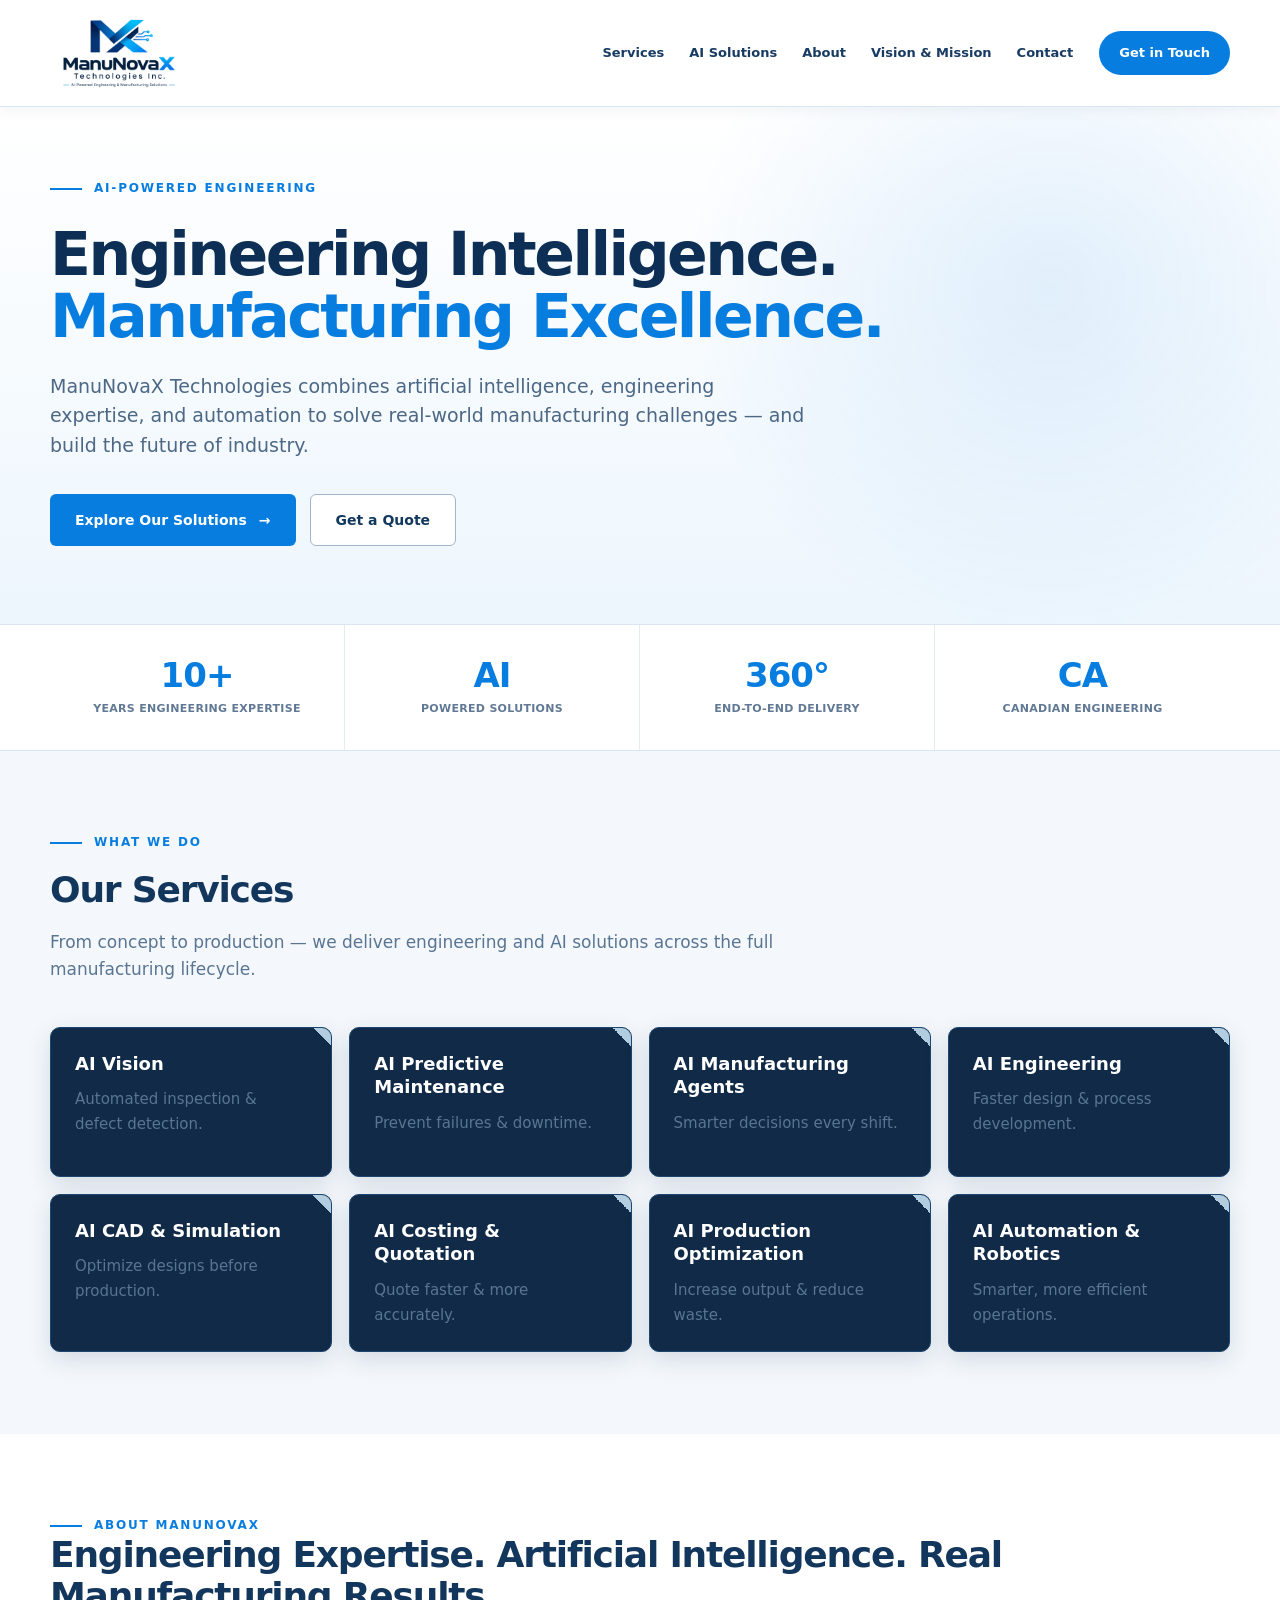
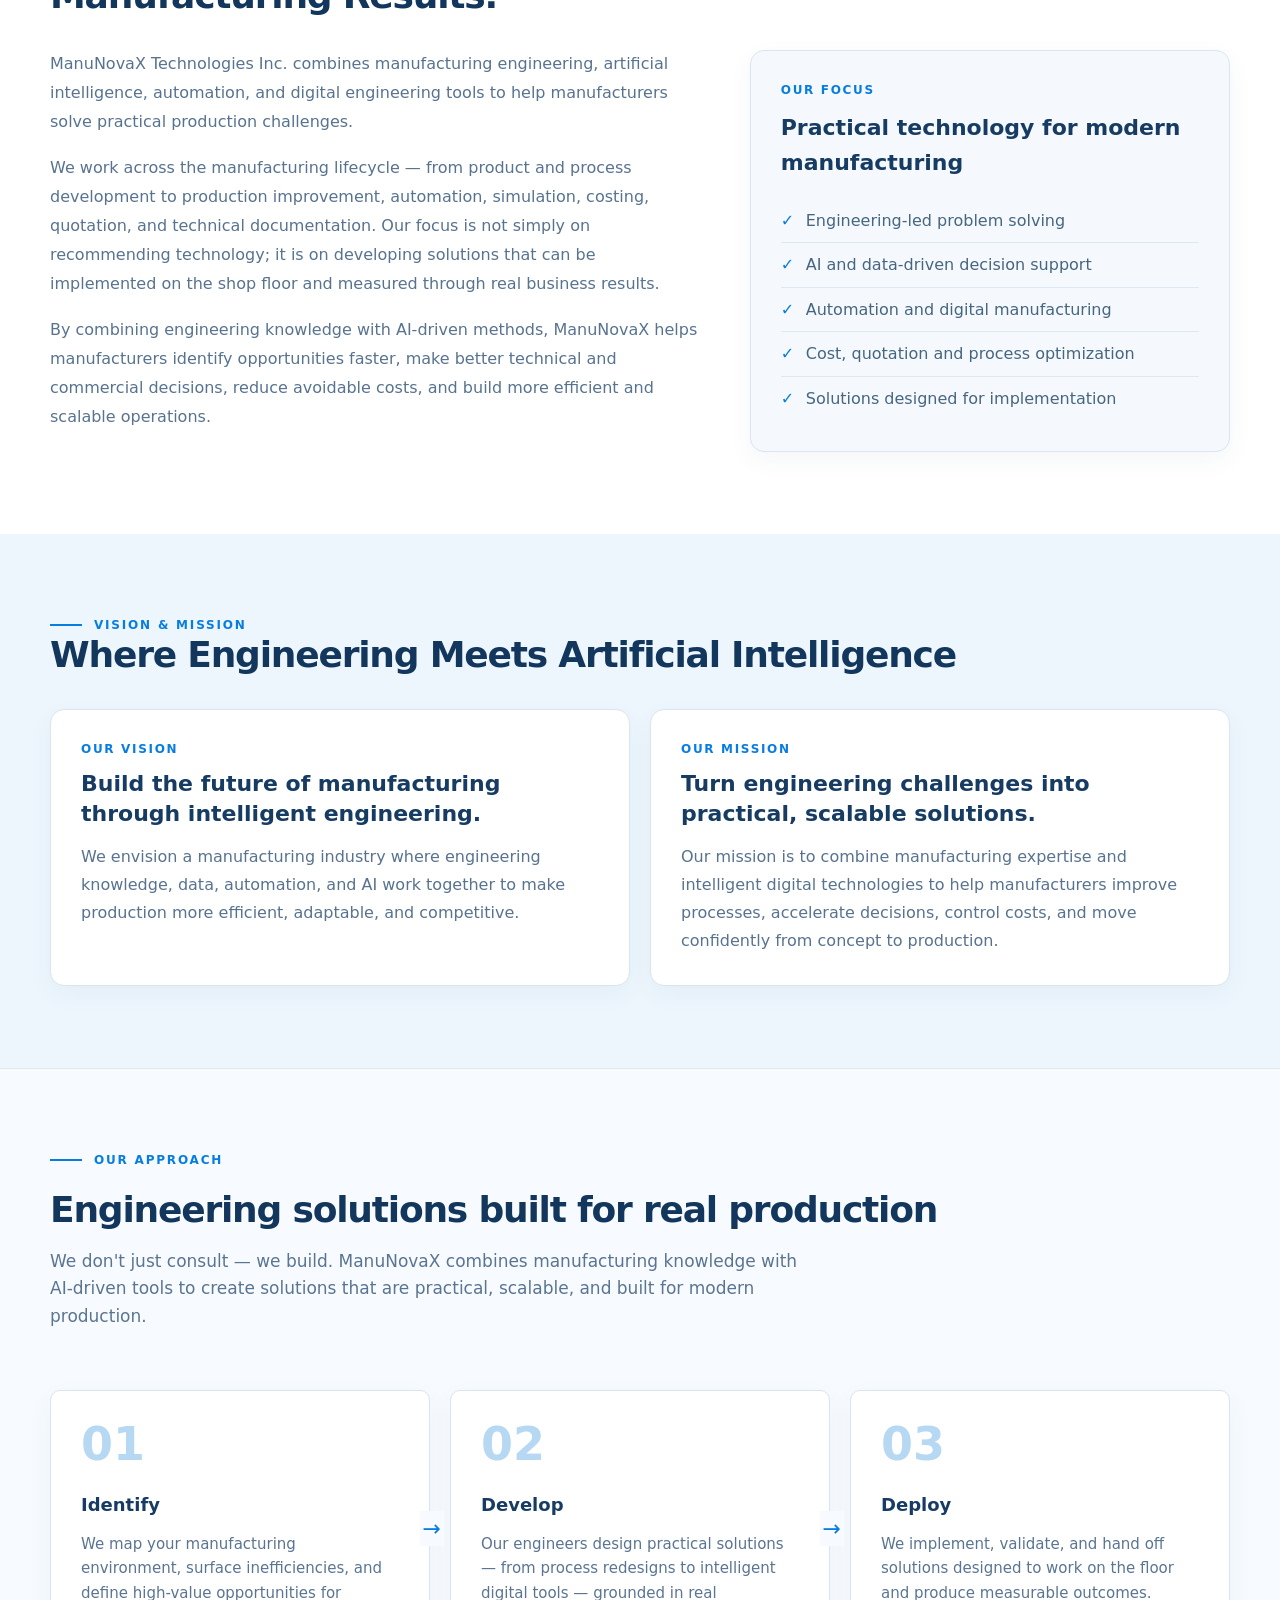
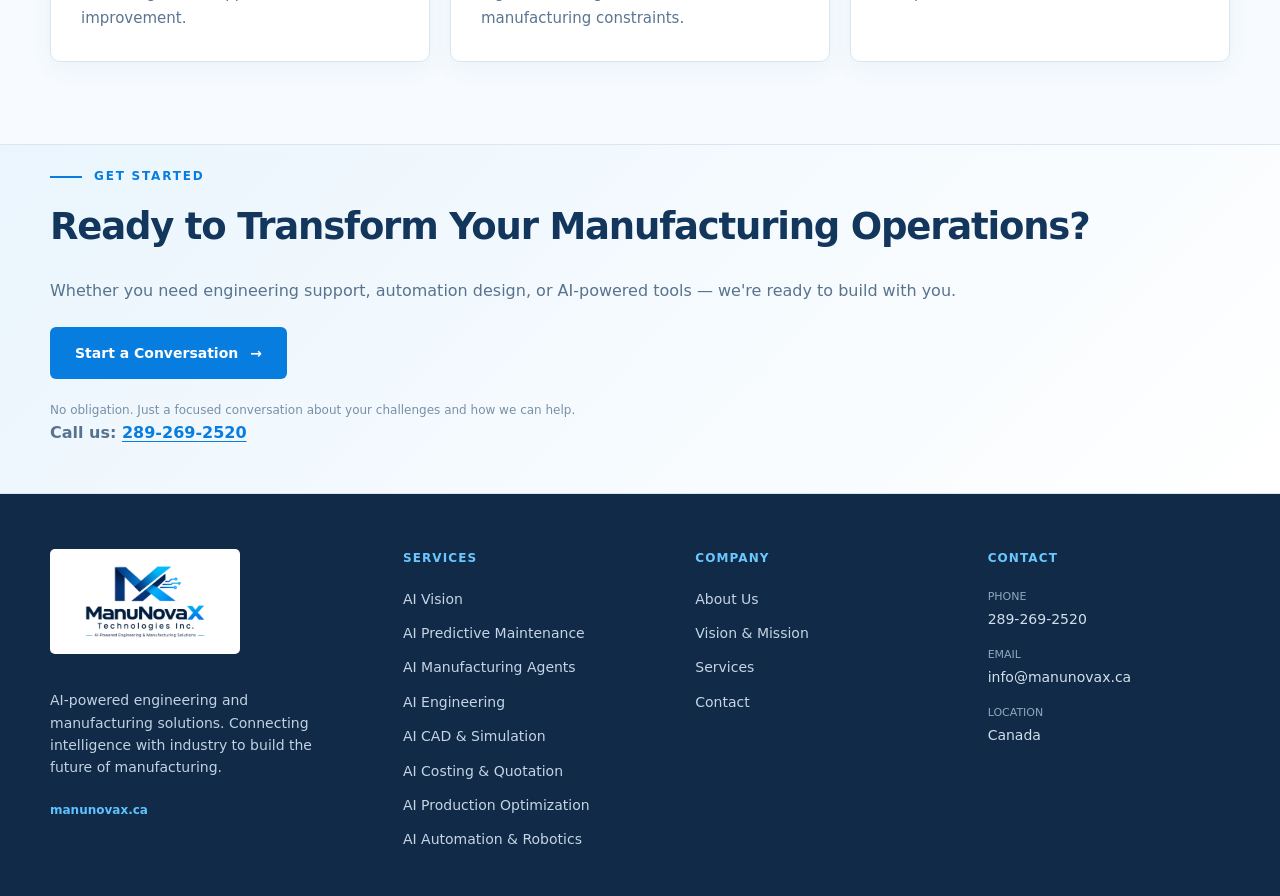
==== commit 3bd8ea9d: "Revert "Add four ongoing innovation project pages"" ====
--- a/index.html
+++ b/index.html
@@ -14,7 +14,6 @@
     <a class="brand" href="#top"><img class="logo" src="manunovax-logo.png" alt="ManuNovaX Technologies Inc."></a>
     <nav class="navlinks" aria-label="Main navigation">
       <a href="#services">Services</a>
-      <a href="#innovation-projects">Innovation Projects</a>
       <a href="#ai-solutions">AI Solutions</a>
       <a href="#about">About</a>
       <a href="#vision-mission">Vision &amp; Mission</a>
@@ -56,32 +55,39 @@
       <p class="section-sub">From concept to production — we deliver engineering and AI solutions across the full manufacturing lifecycle.</p>
     </div>
     <div class="service-grid">
-      <article class="service-card small"><h3>AI Vision</h3><p>Automated inspection &amp; defect detection.</p></article>
-      <article class="service-card small"><h3>AI Predictive Maintenance</h3><p>Prevent failures &amp; downtime.</p></article>
-      <article class="service-card small" id="ai-solutions"><h3>AI Manufacturing Agents</h3><p>Smarter decisions every shift.</p></article>
-      <article class="service-card small"><h3>AI Engineering</h3><p>Faster design &amp; process development.</p></article>
-      <article class="service-card small"><h3>AI CAD &amp; Simulation</h3><p>Optimize designs before production.</p></article>
-      <article class="service-card small"><h3>AI Costing &amp; Quotation</h3><p>Quote faster &amp; more accurately.</p></article>
-      <article class="service-card small"><h3>AI Production Optimization</h3><p>Increase output &amp; reduce waste.</p></article>
-      <article class="service-card small"><h3>AI Automation &amp; Robotics</h3><p>Smarter, more efficient operations.</p></article>
-    </div>
-  </div>
-</section>
-
-<section class="section innovation-section" id="innovation-projects">
-  <div class="container">
-    <div class="services-intro">
-      <div class="kicker">INNOVATION &amp; TECHNOLOGY DEVELOPMENT</div>
-      <h2>Our Ongoing Innovation Projects</h2>
-      <p class="section-sub">ManuNovaX is advancing new technology concepts through research, engineering design and development. Some project information is being kept confidential while development progresses.</p>
-    </div>
-    <div class="innovation-grid">
-      <a class="innovation-card" href="senior-translation-device.html"><span class="innovation-tag">ONGOING DEVELOPMENT</span><h3>Senior Communication &amp; Translation Device</h3><p>A resident-centred, two-way voice translation concept for seniors, retirement homes, caregivers and multilingual families.</p><span class="learn">Explore Project</span></a>
-      <a class="innovation-card" href="intelligent-traffic-safety-camera.html"><span class="innovation-tag">ONGOING DEVELOPMENT</span><h3>Intelligent Traffic Safety Camera</h3><p>A mobile traffic monitoring concept exploring image capture, event validation and timely communication.</p><span class="learn">Explore Project</span></a>
-      <a class="innovation-card" href="intelligent-home-security-innovation.html"><span class="innovation-tag">COMING SOON</span><h3>Home Security Innovation</h3><p>More information will be shared at a later date.</p><span class="learn">Coming Soon</span></a>
-      <a class="innovation-card" href="intelligent-vehicle-anti-theft-camera.html"><span class="innovation-tag">COMING SOON</span><h3>Vehicle Security Innovation</h3><p>More information will be shared at a later date.</p><span class="learn">Coming Soon</span></a>
-    </div>
-    <p class="innovation-disclaimer">Project descriptions are preliminary and may evolve as research, development and validation progress. Further details will be published when appropriate.</p>
+      <article class="service-card small">
+        <h3>AI Vision</h3>
+        <p>Automated inspection &amp; defect detection.</p>
+      </article>
+      <article class="service-card small">
+        <h3>AI Predictive Maintenance</h3>
+        <p>Prevent failures &amp; downtime.</p>
+      </article>
+      <article class="service-card small" id="ai-solutions">
+        <h3>AI Manufacturing Agents</h3>
+        <p>Smarter decisions every shift.</p>
+      </article>
+      <article class="service-card small">
+        <h3>AI Engineering</h3>
+        <p>Faster design &amp; process development.</p>
+      </article>
+      <article class="service-card small">
+        <h3>AI CAD &amp; Simulation</h3>
+        <p>Optimize designs before production.</p>
+      </article>
+      <article class="service-card small">
+        <h3>AI Costing &amp; Quotation</h3>
+        <p>Quote faster &amp; more accurately.</p>
+      </article>
+      <article class="service-card small">
+        <h3>AI Production Optimization</h3>
+        <p>Increase output &amp; reduce waste.</p>
+      </article>
+      <article class="service-card small">
+        <h3>AI Automation &amp; Robotics</h3>
+        <p>Smarter, more efficient operations.</p>
+      </article>
+    </div>
   </div>
 </section>
 
@@ -99,7 +105,11 @@
         <div class="small-label">OUR FOCUS</div>
         <h3>Practical technology for modern manufacturing</h3>
         <ul class="check-list">
-          <li>Engineering-led problem solving</li><li>AI and data-driven decision support</li><li>Automation and digital manufacturing</li><li>Cost, quotation and process optimization</li><li>Solutions designed for implementation</li>
+          <li>Engineering-led problem solving</li>
+          <li>AI and data-driven decision support</li>
+          <li>Automation and digital manufacturing</li>
+          <li>Cost, quotation and process optimization</li>
+          <li>Solutions designed for implementation</li>
         </ul>
       </div>
     </div>
@@ -111,15 +121,27 @@
     <div class="kicker">VISION &amp; MISSION</div>
     <h2>Where Engineering Meets Artificial Intelligence</h2>
     <div class="vision-grid">
-      <article class="vision-card"><div class="small-label">OUR VISION</div><h3>Build the future of manufacturing through intelligent engineering.</h3><p>We envision a manufacturing industry where engineering knowledge, data, automation, and AI work together to make production more efficient, adaptable, and competitive.</p></article>
-      <article class="vision-card"><div class="small-label">OUR MISSION</div><h3>Turn engineering challenges into practical, scalable solutions.</h3><p>Our mission is to combine manufacturing expertise and intelligent digital technologies to help manufacturers improve processes, accelerate decisions, control costs, and move confidently from concept to production.</p></article>
+      <article class="vision-card">
+        <div class="small-label">OUR VISION</div>
+        <h3>Build the future of manufacturing through intelligent engineering.</h3>
+        <p>We envision a manufacturing industry where engineering knowledge, data, automation, and AI work together to make production more efficient, adaptable, and competitive.</p>
+      </article>
+      <article class="vision-card">
+        <div class="small-label">OUR MISSION</div>
+        <h3>Turn engineering challenges into practical, scalable solutions.</h3>
+        <p>Our mission is to combine manufacturing expertise and intelligent digital technologies to help manufacturers improve processes, accelerate decisions, control costs, and move confidently from concept to production.</p>
+      </article>
     </div>
   </div>
 </section>
 
 <section class="section approach">
   <div class="container">
-    <div class="intro"><div class="kicker">OUR APPROACH</div><h2>Engineering solutions built for real production</h2><p class="section-sub">We don't just consult — we build. ManuNovaX combines manufacturing knowledge with AI-driven tools to create solutions that are practical, scalable, and built for modern production.</p></div>
+    <div class="intro">
+      <div class="kicker">OUR APPROACH</div>
+      <h2>Engineering solutions built for real production</h2>
+      <p class="section-sub">We don't just consult — we build. ManuNovaX combines manufacturing knowledge with AI-driven tools to create solutions that are practical, scalable, and built for modern production.</p>
+    </div>
     <div class="steps">
       <article class="step"><div class="step-number">01</div><h3>Identify</h3><p>We map your manufacturing environment, surface inefficiencies, and define high-value opportunities for improvement.</p></article>
       <article class="step"><div class="step-number">02</div><h3>Develop</h3><p>Our engineers design practical solutions — from process redesigns to intelligent digital tools — grounded in real manufacturing constraints.</p></article>
@@ -130,7 +152,9 @@
 
 <section class="cta" id="contact">
   <div class="container">
-    <div class="kicker">GET STARTED</div><h2>Ready to Transform Your Manufacturing Operations?</h2><p>Whether you need engineering support, automation design, or AI-powered tools — we're ready to build with you.</p>
+    <div class="kicker">GET STARTED</div>
+    <h2>Ready to Transform Your Manufacturing Operations?</h2>
+    <p>Whether you need engineering support, automation design, or AI-powered tools — we're ready to build with you.</p>
     <a class="btn btn-primary" href="mailto:info@manunovax.ca?subject=ManuNovaX%20Project%20Inquiry">Start a Conversation <span>→</span></a>
     <div class="fine">No obligation. Just a focused conversation about your challenges and how we can help.</div>
     <p class="contact-phone">Call us: <a href="tel:+12892692520">289-269-2520</a></p>
@@ -140,12 +164,42 @@
 
 <footer>
   <div class="container footer-grid">
-    <div><img class="footer-logo" src="manunovax-logo.png" alt="ManuNovaX Technologies Inc."><p class="footer-text">AI-powered engineering and manufacturing solutions. Connecting intelligence with industry to build the future of manufacturing.</p><span class="domain">manunovax.ca</span></div>
-    <div><div class="footer-title">Services</div><div class="footer-links">
-      <a href="#services">AI Vision</a><a href="#services">AI Predictive Maintenance</a><a href="#services">AI Manufacturing Agents</a><a href="#services">AI Engineering</a><a href="#services">AI CAD &amp; Simulation</a><a href="#services">AI Costing &amp; Quotation</a><a href="#services">AI Production Optimization</a><a href="#services">AI Automation &amp; Robotics</a>
-    </div></div>
-    <div><div class="footer-title">Company</div><div class="footer-links"><a href="#innovation-projects">Innovation Projects</a><a href="#about">About Us</a><a href="#vision-mission">Vision &amp; Mission</a><a href="#services">Services</a><a href="#contact">Contact</a></div></div>
-    <div><div class="footer-title">Contact</div><div class="contact-label">Phone</div><div class="contact-value"><a href="tel:+12892692520">289-269-2520</a></div><div class="contact-label">Email</div><div class="contact-value"><a href="mailto:info@manunovax.ca">info@manunovax.ca</a></div><div class="contact-label">Location</div><div class="contact-value">Canada</div></div>
+    <div>
+      <img class="footer-logo" src="manunovax-logo.png" alt="ManuNovaX Technologies Inc.">
+      <p class="footer-text">AI-powered engineering and manufacturing solutions. Connecting intelligence with industry to build the future of manufacturing.</p>
+      <span class="domain">manunovax.ca</span>
+    </div>
+    <div>
+      <div class="footer-title">Services</div>
+      <div class="footer-links">
+        <a href="#services">AI Vision</a>
+        <a href="#services">AI Predictive Maintenance</a>
+        <a href="#services">AI Manufacturing Agents</a>
+        <a href="#services">AI Engineering</a>
+        <a href="#services">AI CAD &amp; Simulation</a>
+        <a href="#services">AI Costing &amp; Quotation</a>
+        <a href="#services">AI Production Optimization</a>
+        <a href="#services">AI Automation &amp; Robotics</a>
+      </div>
+    </div>
+    <div>
+      <div class="footer-title">Company</div>
+      <div class="footer-links">
+        <a href="#about">About Us</a>
+        <a href="#vision-mission">Vision &amp; Mission</a>
+        <a href="#services">Services</a>
+        <a href="#contact">Contact</a>
+      </div>
+    </div>
+    <div>
+      <div class="footer-title">Contact</div>
+      <div class="contact-label">Phone</div>
+      <div class="contact-value"><a href="tel:+12892692520">289-269-2520</a></div>
+      <div class="contact-label">Email</div>
+      <div class="contact-value"><a href="mailto:info@manunovax.ca">info@manunovax.ca</a></div>
+      <div class="contact-label">Location</div>
+      <div class="contact-value">Canada</div>
+    </div>
   </div>
 </footer>
 <script src="script.js"></script>
--- a/styles.css
+++ b/styles.css
@@ -159,39 +159,3 @@
   .section{padding:62px 0}
   .footer-grid{grid-template-columns:1fr}
 }
-
-
-/* Innovation project portfolio */
-.innovation-section{background:#edf6fd}
-.innovation-grid{display:grid;grid-template-columns:repeat(2,minmax(0,1fr));gap:20px}
-.innovation-card{display:flex;flex-direction:column;align-items:flex-start;background:#102a47;color:#fff;border:1px solid #1d4770;border-radius:12px;padding:30px;min-height:245px;box-shadow:0 8px 24px rgba(16,42,71,.12);transition:transform .2s ease,box-shadow .2s ease}
-.innovation-card:hover{transform:translateY(-3px);box-shadow:0 12px 28px rgba(16,42,71,.2)}
-.innovation-card h3{font-size:22px;line-height:1.25;margin:12px 0;color:#fff}
-.innovation-card p{font-size:15px;line-height:1.7;color:#d5e3f1;margin:0}
-.innovation-tag{font-size:10px;letter-spacing:1.2px;font-weight:850;color:#8ed1ff}
-.innovation-card .learn{color:#8ed1ff;margin-top:auto;padding-top:18px}
-.innovation-disclaimer{margin:24px 0 0;color:#627d97;font-size:13px;line-height:1.7}
-.project-hero{background:radial-gradient(circle at 82% 35%,rgba(8,125,224,.12),transparent 33%),linear-gradient(180deg,#fff 0%,#edf6fd 100%);border-bottom:1px solid var(--line)}
-.project-hero-inner{padding:48px 0 68px}
-.project-hero h1{max-width:850px;margin:25px 0 18px}
-.project-hero .lead{max-width:780px}
-.back-link{display:inline-block;color:var(--blue2);font-size:13px;font-weight:800;margin-bottom:38px}
-.project-status{display:inline-flex;align-items:center;gap:9px;background:#e7f4ff;color:#075da8;border:1px solid #c6e4fa;border-radius:30px;padding:9px 14px;font-size:10px;font-weight:850;letter-spacing:1px}
-.status-dot{width:8px;height:8px;border-radius:50%;background:#1686d9;display:inline-block}
-.project-content{display:grid;grid-template-columns:minmax(0,1.5fr) minmax(260px,.75fr);gap:55px;align-items:start}
-.project-main>h2{margin-top:20px}
-.project-main>p,.project-detail p,.project-sidebar p,.project-progress p{color:#58738f;line-height:1.8}
-.project-detail{display:grid;grid-template-columns:48px 1fr;gap:18px;padding:25px 0;border-top:1px solid var(--line)}
-.project-number{font-size:25px;font-weight:850;color:#9bc9ed}
-.project-detail h3{margin:0 0 8px;color:#173c63;font-size:20px}
-.project-detail p{margin:0}
-.project-sidebar{background:#f3f8fc;border:1px solid var(--line);border-radius:14px;padding:28px}
-.project-sidebar h3{font-size:21px;color:#173c63;margin:0 0 12px}
-.project-sidebar .small-label:not(:first-child){margin-top:26px}
-.project-note{background:#fff;border-left:3px solid var(--blue);padding:14px;margin:22px 0;color:#607991;font-size:12px;line-height:1.7}
-.project-sidebar .btn{width:100%;font-size:12px;padding:0 12px}
-.project-progress{background:#edf6fd;padding:70px 0;border-top:1px solid var(--line)}
-.project-progress h2{margin-top:20px}
-.project-progress p{max-width:850px;margin:0 0 25px}
-@media(max-width:850px){.innovation-grid,.project-content{grid-template-columns:1fr}.project-content{gap:28px}}
-@media(max-width:650px){.innovation-grid{grid-template-columns:1fr}.project-hero h1{font-size:39px}.project-hero-inner{padding:32px 0 48px}.back-link{margin-bottom:28px}}
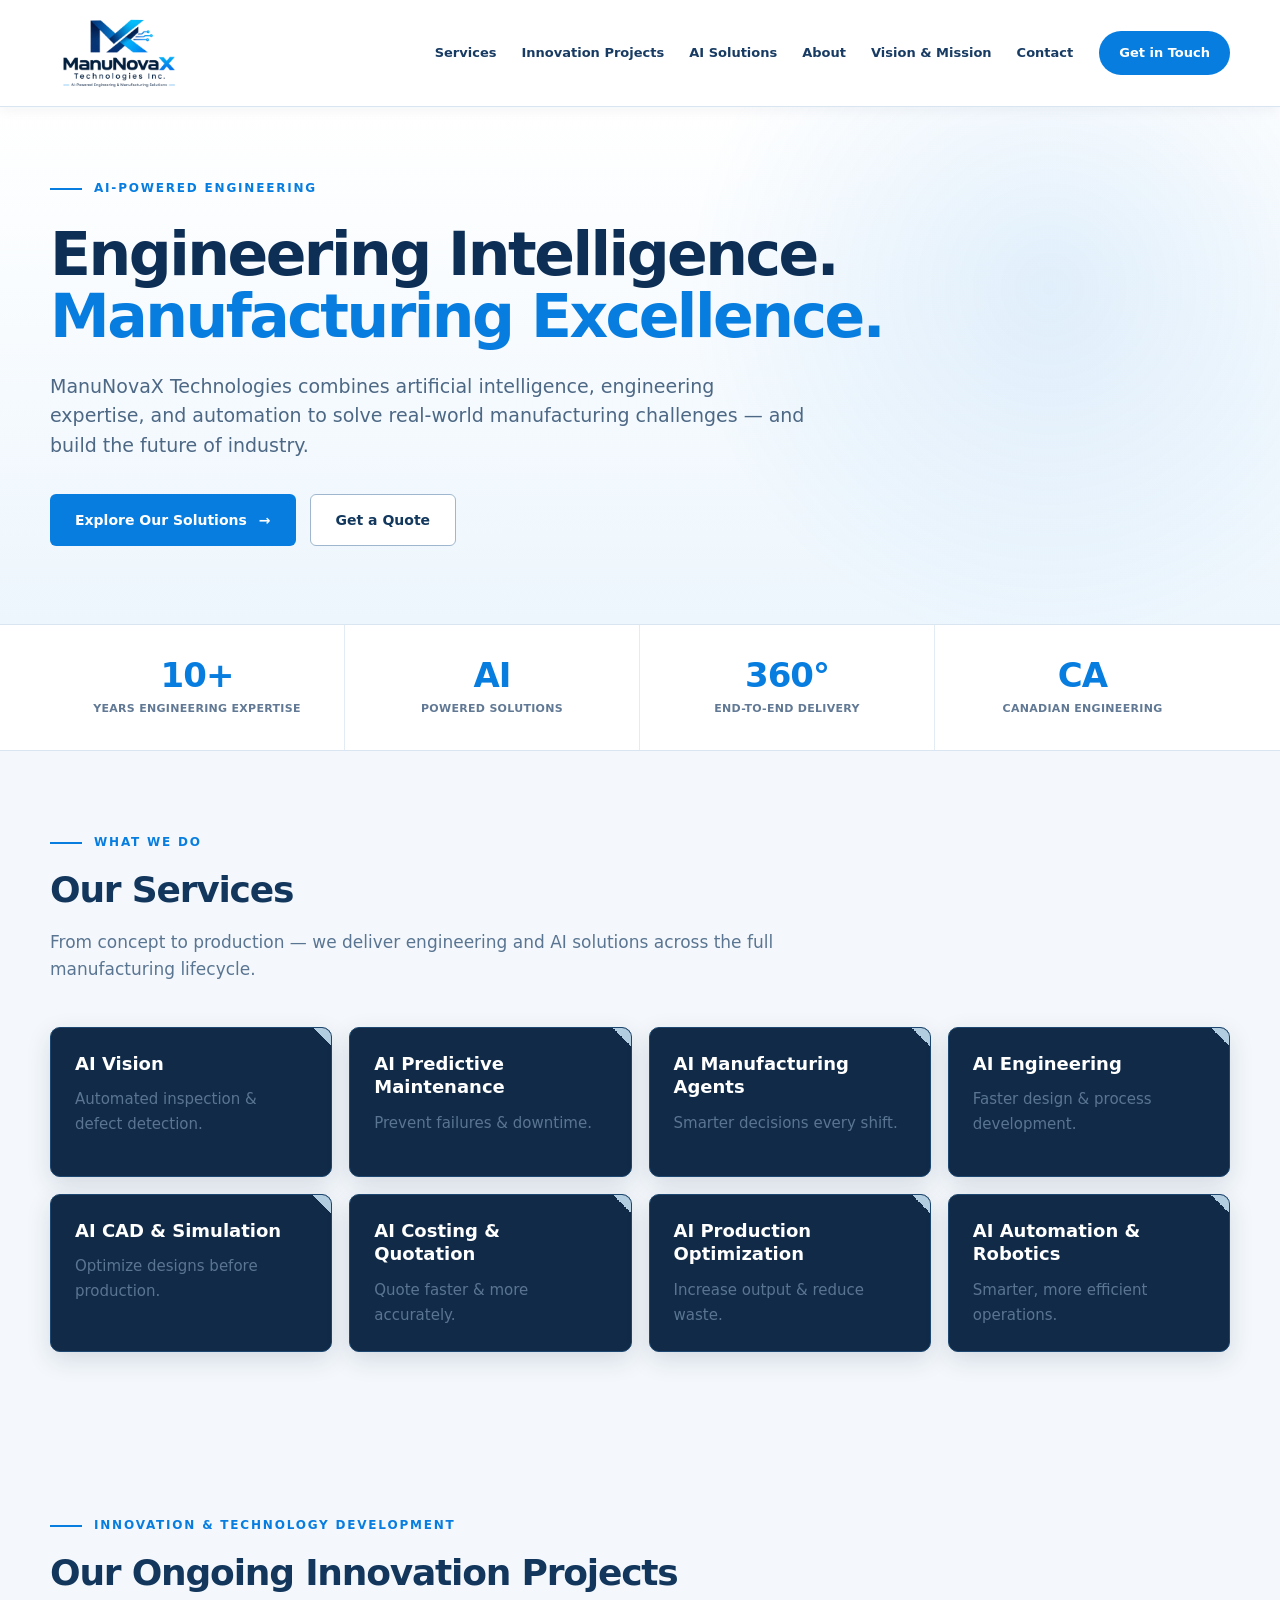
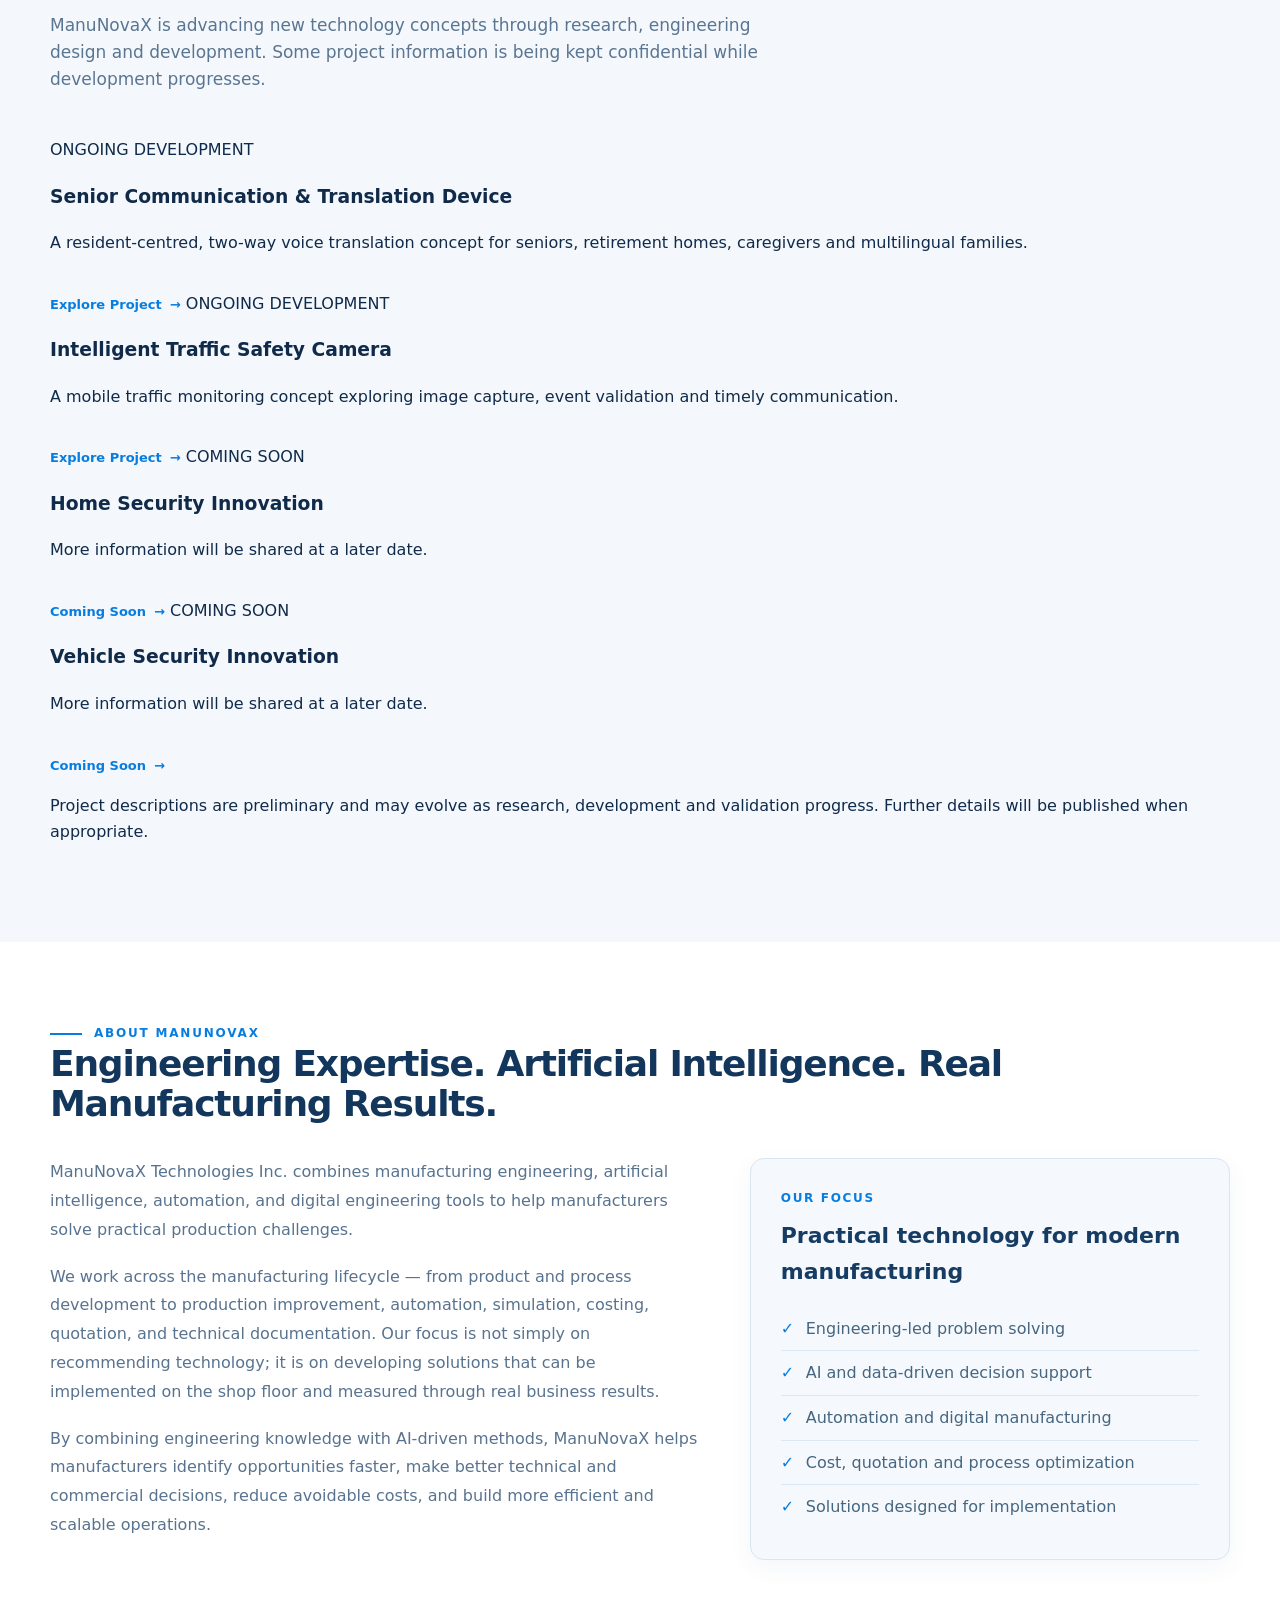
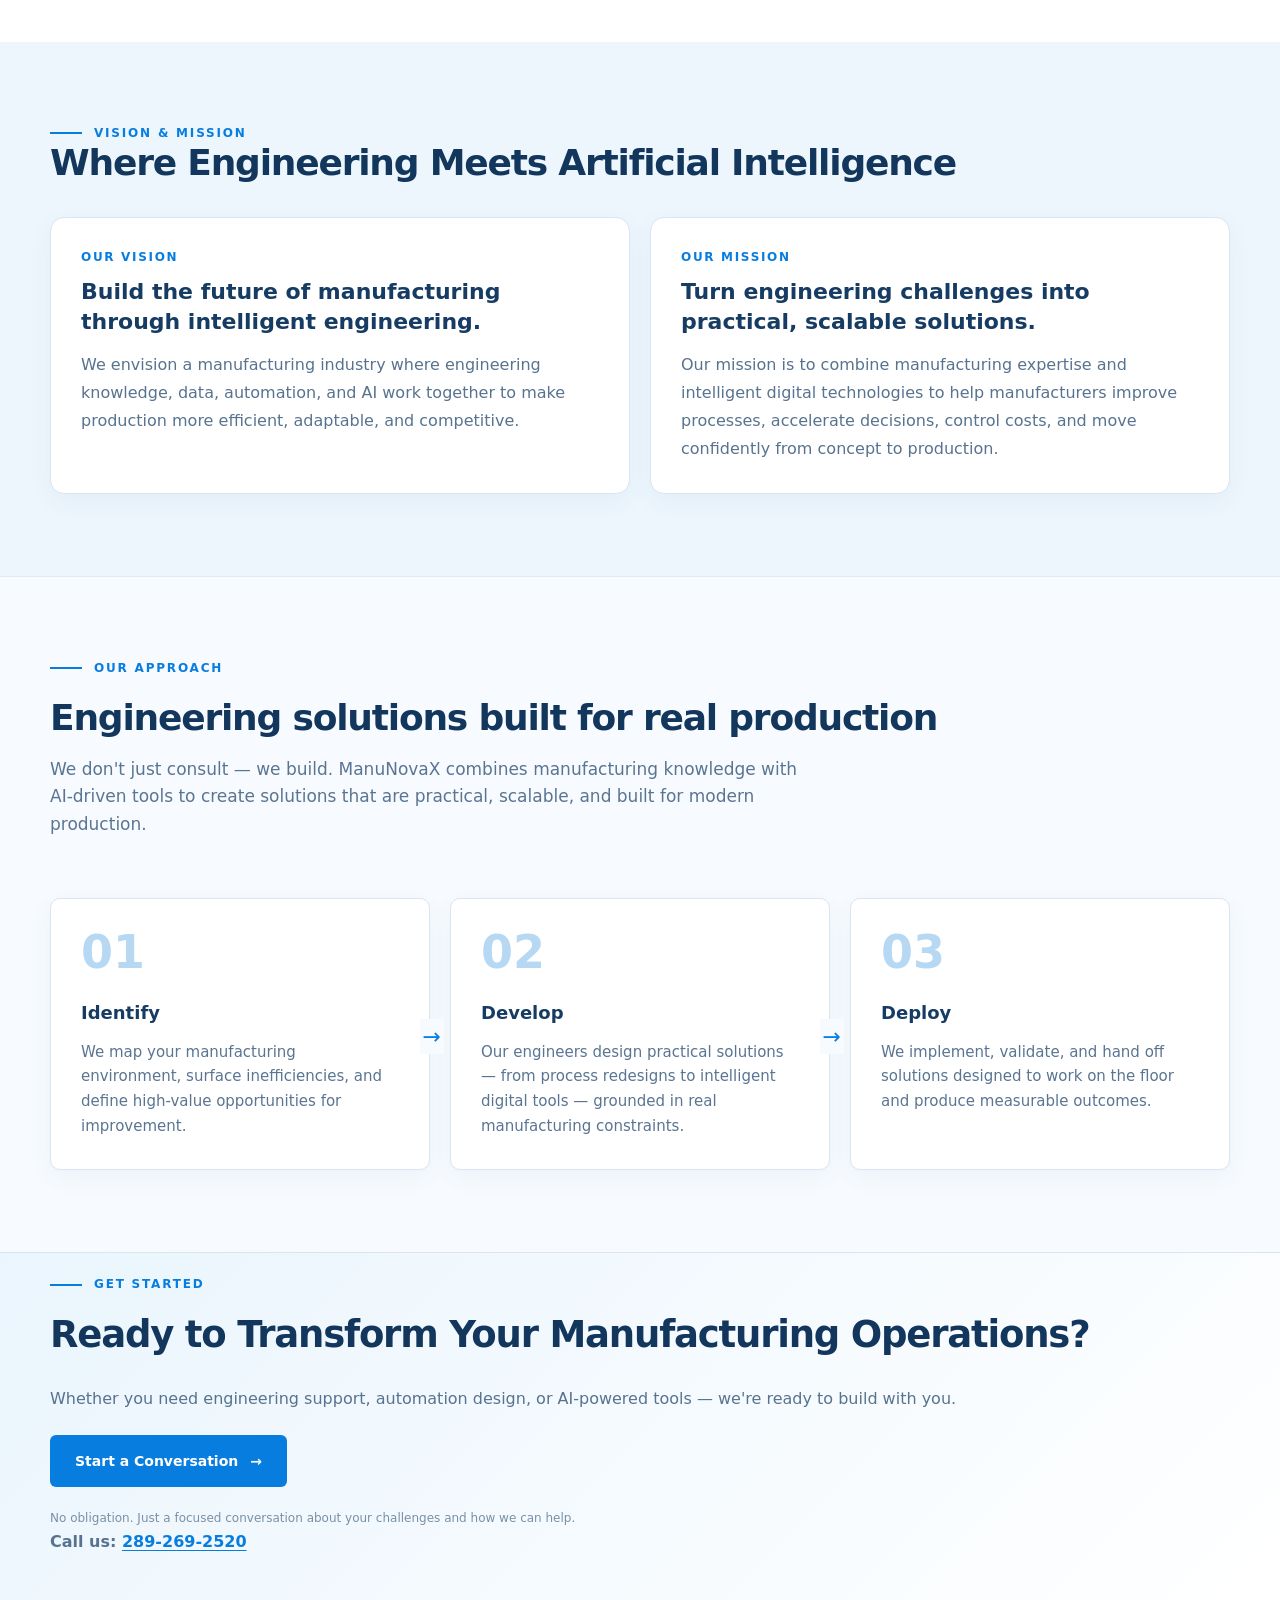
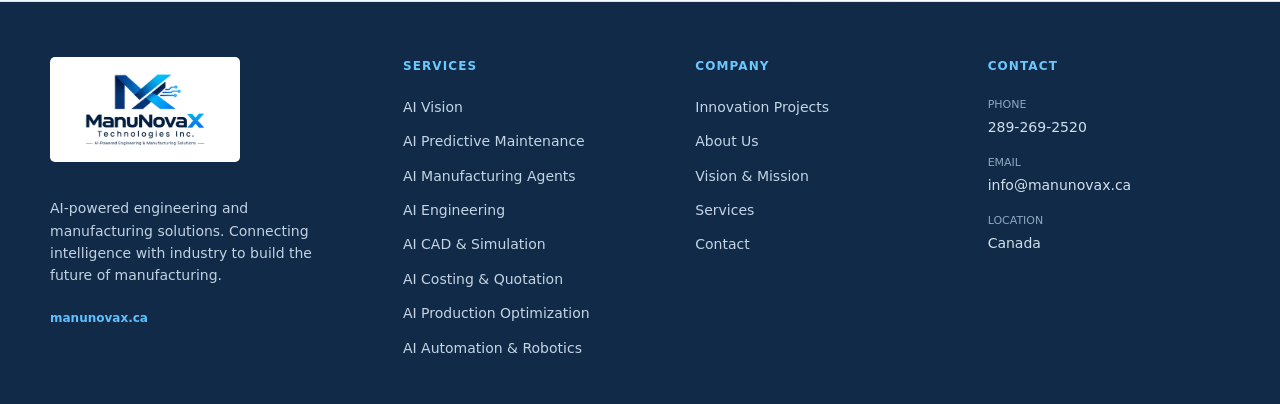
==== commit fe466755: "Restore innovation projects section with confidential projects marked Coming Soon" ====
--- a/index.html
+++ b/index.html
@@ -14,6 +14,7 @@
     <a class="brand" href="#top"><img class="logo" src="manunovax-logo.png" alt="ManuNovaX Technologies Inc."></a>
     <nav class="navlinks" aria-label="Main navigation">
       <a href="#services">Services</a>
+      <a href="#innovation-projects">Innovation Projects</a>
       <a href="#ai-solutions">AI Solutions</a>
       <a href="#about">About</a>
       <a href="#vision-mission">Vision &amp; Mission</a>
@@ -55,39 +56,32 @@
       <p class="section-sub">From concept to production — we deliver engineering and AI solutions across the full manufacturing lifecycle.</p>
     </div>
     <div class="service-grid">
-      <article class="service-card small">
-        <h3>AI Vision</h3>
-        <p>Automated inspection &amp; defect detection.</p>
-      </article>
-      <article class="service-card small">
-        <h3>AI Predictive Maintenance</h3>
-        <p>Prevent failures &amp; downtime.</p>
-      </article>
-      <article class="service-card small" id="ai-solutions">
-        <h3>AI Manufacturing Agents</h3>
-        <p>Smarter decisions every shift.</p>
-      </article>
-      <article class="service-card small">
-        <h3>AI Engineering</h3>
-        <p>Faster design &amp; process development.</p>
-      </article>
-      <article class="service-card small">
-        <h3>AI CAD &amp; Simulation</h3>
-        <p>Optimize designs before production.</p>
-      </article>
-      <article class="service-card small">
-        <h3>AI Costing &amp; Quotation</h3>
-        <p>Quote faster &amp; more accurately.</p>
-      </article>
-      <article class="service-card small">
-        <h3>AI Production Optimization</h3>
-        <p>Increase output &amp; reduce waste.</p>
-      </article>
-      <article class="service-card small">
-        <h3>AI Automation &amp; Robotics</h3>
-        <p>Smarter, more efficient operations.</p>
-      </article>
+      <article class="service-card small"><h3>AI Vision</h3><p>Automated inspection &amp; defect detection.</p></article>
+      <article class="service-card small"><h3>AI Predictive Maintenance</h3><p>Prevent failures &amp; downtime.</p></article>
+      <article class="service-card small" id="ai-solutions"><h3>AI Manufacturing Agents</h3><p>Smarter decisions every shift.</p></article>
+      <article class="service-card small"><h3>AI Engineering</h3><p>Faster design &amp; process development.</p></article>
+      <article class="service-card small"><h3>AI CAD &amp; Simulation</h3><p>Optimize designs before production.</p></article>
+      <article class="service-card small"><h3>AI Costing &amp; Quotation</h3><p>Quote faster &amp; more accurately.</p></article>
+      <article class="service-card small"><h3>AI Production Optimization</h3><p>Increase output &amp; reduce waste.</p></article>
+      <article class="service-card small"><h3>AI Automation &amp; Robotics</h3><p>Smarter, more efficient operations.</p></article>
     </div>
+  </div>
+</section>
+
+<section class="section innovation-section" id="innovation-projects">
+  <div class="container">
+    <div class="services-intro">
+      <div class="kicker">INNOVATION &amp; TECHNOLOGY DEVELOPMENT</div>
+      <h2>Our Ongoing Innovation Projects</h2>
+      <p class="section-sub">ManuNovaX is advancing new technology concepts through research, engineering design and development. Some project information is being kept confidential while development progresses.</p>
+    </div>
+    <div class="innovation-grid">
+      <a class="innovation-card" href="senior-translation-device.html"><span class="innovation-tag">ONGOING DEVELOPMENT</span><h3>Senior Communication &amp; Translation Device</h3><p>A resident-centred, two-way voice translation concept for seniors, retirement homes, caregivers and multilingual families.</p><span class="learn">Explore Project</span></a>
+      <a class="innovation-card" href="intelligent-traffic-safety-camera.html"><span class="innovation-tag">ONGOING DEVELOPMENT</span><h3>Intelligent Traffic Safety Camera</h3><p>A mobile traffic monitoring concept exploring image capture, event validation and timely communication.</p><span class="learn">Explore Project</span></a>
+      <a class="innovation-card" href="intelligent-home-security-innovation.html"><span class="innovation-tag">COMING SOON</span><h3>Home Security Innovation</h3><p>More information will be shared at a later date.</p><span class="learn">Coming Soon</span></a>
+      <a class="innovation-card" href="intelligent-vehicle-anti-theft-camera.html"><span class="innovation-tag">COMING SOON</span><h3>Vehicle Security Innovation</h3><p>More information will be shared at a later date.</p><span class="learn">Coming Soon</span></a>
+    </div>
+    <p class="innovation-disclaimer">Project descriptions are preliminary and may evolve as research, development and validation progress. Further details will be published when appropriate.</p>
   </div>
 </section>
 
@@ -105,11 +99,7 @@
         <div class="small-label">OUR FOCUS</div>
         <h3>Practical technology for modern manufacturing</h3>
         <ul class="check-list">
-          <li>Engineering-led problem solving</li>
-          <li>AI and data-driven decision support</li>
-          <li>Automation and digital manufacturing</li>
-          <li>Cost, quotation and process optimization</li>
-          <li>Solutions designed for implementation</li>
+          <li>Engineering-led problem solving</li><li>AI and data-driven decision support</li><li>Automation and digital manufacturing</li><li>Cost, quotation and process optimization</li><li>Solutions designed for implementation</li>
         </ul>
       </div>
     </div>
@@ -121,27 +111,15 @@
     <div class="kicker">VISION &amp; MISSION</div>
     <h2>Where Engineering Meets Artificial Intelligence</h2>
     <div class="vision-grid">
-      <article class="vision-card">
-        <div class="small-label">OUR VISION</div>
-        <h3>Build the future of manufacturing through intelligent engineering.</h3>
-        <p>We envision a manufacturing industry where engineering knowledge, data, automation, and AI work together to make production more efficient, adaptable, and competitive.</p>
-      </article>
-      <article class="vision-card">
-        <div class="small-label">OUR MISSION</div>
-        <h3>Turn engineering challenges into practical, scalable solutions.</h3>
-        <p>Our mission is to combine manufacturing expertise and intelligent digital technologies to help manufacturers improve processes, accelerate decisions, control costs, and move confidently from concept to production.</p>
-      </article>
+      <article class="vision-card"><div class="small-label">OUR VISION</div><h3>Build the future of manufacturing through intelligent engineering.</h3><p>We envision a manufacturing industry where engineering knowledge, data, automation, and AI work together to make production more efficient, adaptable, and competitive.</p></article>
+      <article class="vision-card"><div class="small-label">OUR MISSION</div><h3>Turn engineering challenges into practical, scalable solutions.</h3><p>Our mission is to combine manufacturing expertise and intelligent digital technologies to help manufacturers improve processes, accelerate decisions, control costs, and move confidently from concept to production.</p></article>
     </div>
   </div>
 </section>
 
 <section class="section approach">
   <div class="container">
-    <div class="intro">
-      <div class="kicker">OUR APPROACH</div>
-      <h2>Engineering solutions built for real production</h2>
-      <p class="section-sub">We don't just consult — we build. ManuNovaX combines manufacturing knowledge with AI-driven tools to create solutions that are practical, scalable, and built for modern production.</p>
-    </div>
+    <div class="intro"><div class="kicker">OUR APPROACH</div><h2>Engineering solutions built for real production</h2><p class="section-sub">We don't just consult — we build. ManuNovaX combines manufacturing knowledge with AI-driven tools to create solutions that are practical, scalable, and built for modern production.</p></div>
     <div class="steps">
       <article class="step"><div class="step-number">01</div><h3>Identify</h3><p>We map your manufacturing environment, surface inefficiencies, and define high-value opportunities for improvement.</p></article>
       <article class="step"><div class="step-number">02</div><h3>Develop</h3><p>Our engineers design practical solutions — from process redesigns to intelligent digital tools — grounded in real manufacturing constraints.</p></article>
@@ -152,9 +130,7 @@
 
 <section class="cta" id="contact">
   <div class="container">
-    <div class="kicker">GET STARTED</div>
-    <h2>Ready to Transform Your Manufacturing Operations?</h2>
-    <p>Whether you need engineering support, automation design, or AI-powered tools — we're ready to build with you.</p>
+    <div class="kicker">GET STARTED</div><h2>Ready to Transform Your Manufacturing Operations?</h2><p>Whether you need engineering support, automation design, or AI-powered tools — we're ready to build with you.</p>
     <a class="btn btn-primary" href="mailto:info@manunovax.ca?subject=ManuNovaX%20Project%20Inquiry">Start a Conversation <span>→</span></a>
     <div class="fine">No obligation. Just a focused conversation about your challenges and how we can help.</div>
     <p class="contact-phone">Call us: <a href="tel:+12892692520">289-269-2520</a></p>
@@ -164,42 +140,12 @@
 
 <footer>
   <div class="container footer-grid">
-    <div>
-      <img class="footer-logo" src="manunovax-logo.png" alt="ManuNovaX Technologies Inc.">
-      <p class="footer-text">AI-powered engineering and manufacturing solutions. Connecting intelligence with industry to build the future of manufacturing.</p>
-      <span class="domain">manunovax.ca</span>
-    </div>
-    <div>
-      <div class="footer-title">Services</div>
-      <div class="footer-links">
-        <a href="#services">AI Vision</a>
-        <a href="#services">AI Predictive Maintenance</a>
-        <a href="#services">AI Manufacturing Agents</a>
-        <a href="#services">AI Engineering</a>
-        <a href="#services">AI CAD &amp; Simulation</a>
-        <a href="#services">AI Costing &amp; Quotation</a>
-        <a href="#services">AI Production Optimization</a>
-        <a href="#services">AI Automation &amp; Robotics</a>
-      </div>
-    </div>
-    <div>
-      <div class="footer-title">Company</div>
-      <div class="footer-links">
-        <a href="#about">About Us</a>
-        <a href="#vision-mission">Vision &amp; Mission</a>
-        <a href="#services">Services</a>
-        <a href="#contact">Contact</a>
-      </div>
-    </div>
-    <div>
-      <div class="footer-title">Contact</div>
-      <div class="contact-label">Phone</div>
-      <div class="contact-value"><a href="tel:+12892692520">289-269-2520</a></div>
-      <div class="contact-label">Email</div>
-      <div class="contact-value"><a href="mailto:info@manunovax.ca">info@manunovax.ca</a></div>
-      <div class="contact-label">Location</div>
-      <div class="contact-value">Canada</div>
-    </div>
+    <div><img class="footer-logo" src="manunovax-logo.png" alt="ManuNovaX Technologies Inc."><p class="footer-text">AI-powered engineering and manufacturing solutions. Connecting intelligence with industry to build the future of manufacturing.</p><span class="domain">manunovax.ca</span></div>
+    <div><div class="footer-title">Services</div><div class="footer-links">
+      <a href="#services">AI Vision</a><a href="#services">AI Predictive Maintenance</a><a href="#services">AI Manufacturing Agents</a><a href="#services">AI Engineering</a><a href="#services">AI CAD &amp; Simulation</a><a href="#services">AI Costing &amp; Quotation</a><a href="#services">AI Production Optimization</a><a href="#services">AI Automation &amp; Robotics</a>
+    </div></div>
+    <div><div class="footer-title">Company</div><div class="footer-links"><a href="#innovation-projects">Innovation Projects</a><a href="#about">About Us</a><a href="#vision-mission">Vision &amp; Mission</a><a href="#services">Services</a><a href="#contact">Contact</a></div></div>
+    <div><div class="footer-title">Contact</div><div class="contact-label">Phone</div><div class="contact-value"><a href="tel:+12892692520">289-269-2520</a></div><div class="contact-label">Email</div><div class="contact-value"><a href="mailto:info@manunovax.ca">info@manunovax.ca</a></div><div class="contact-label">Location</div><div class="contact-value">Canada</div></div>
   </div>
 </footer>
 <script src="script.js"></script>
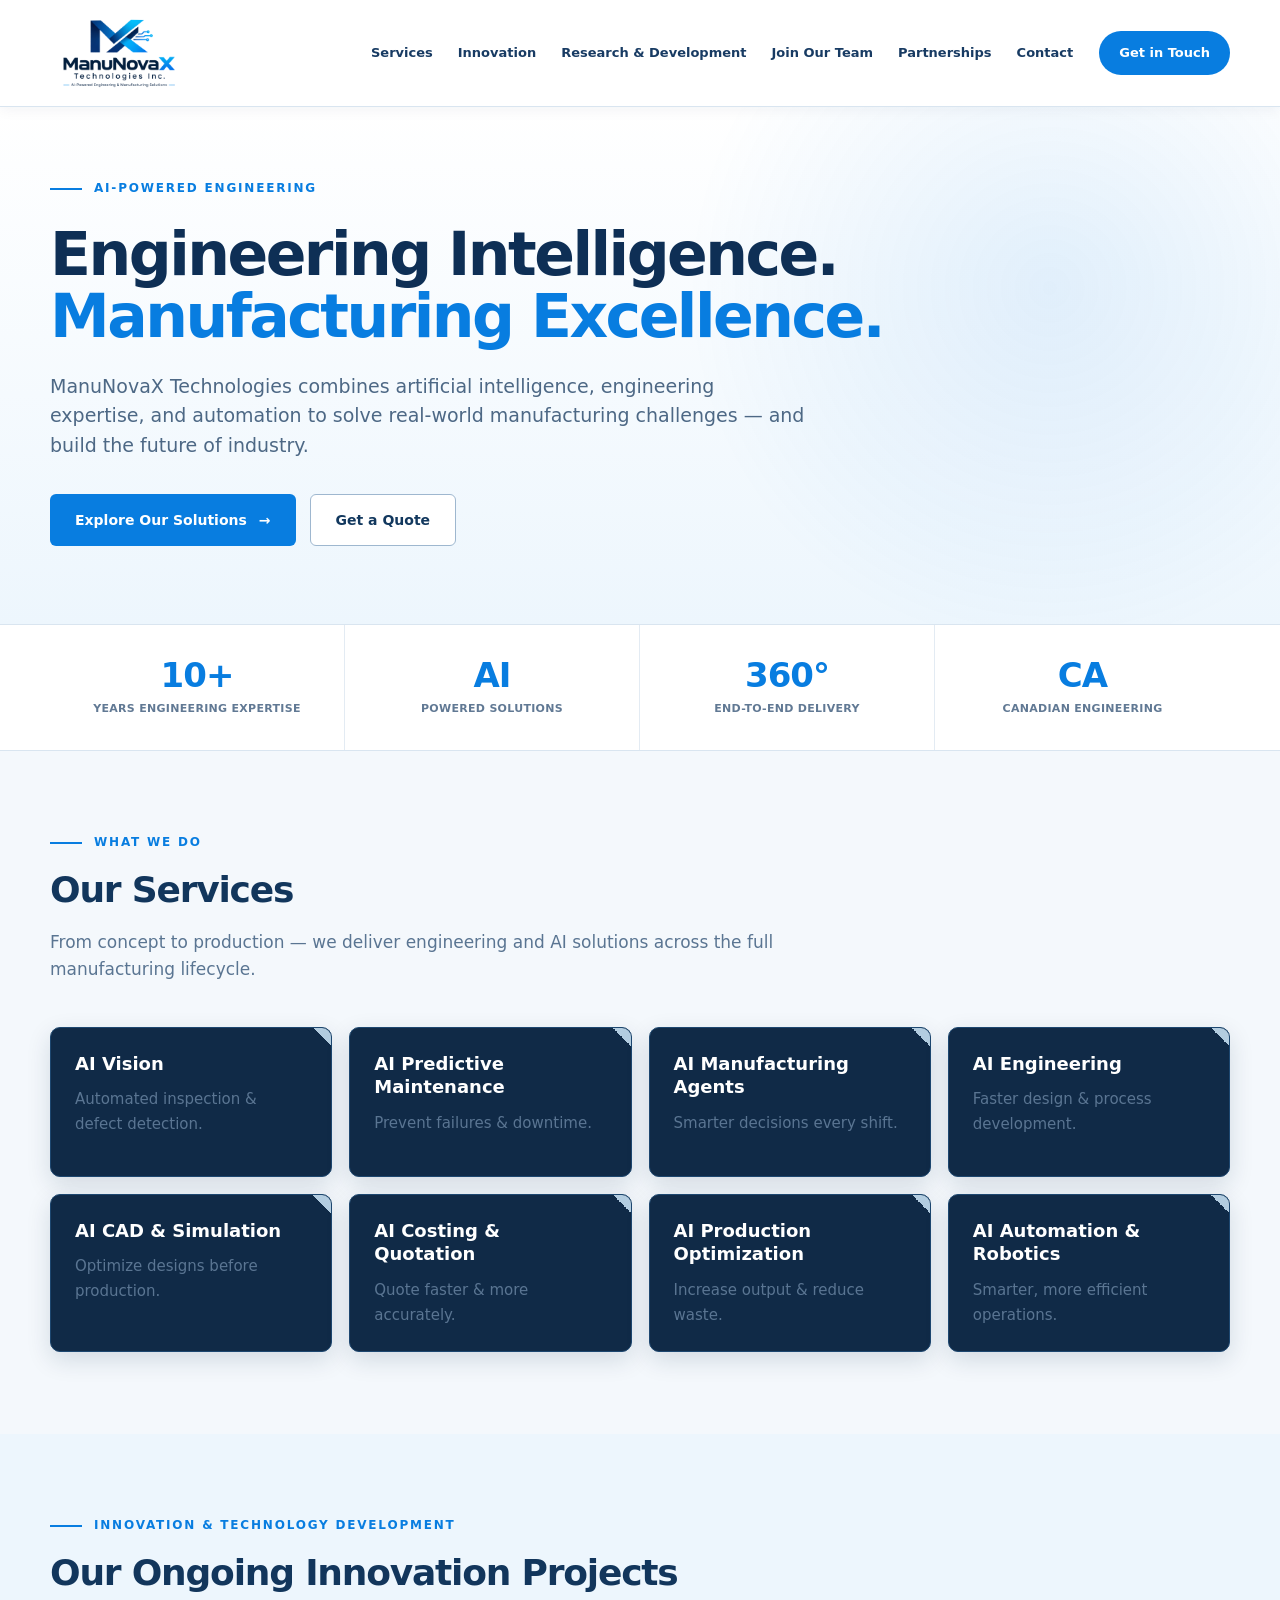
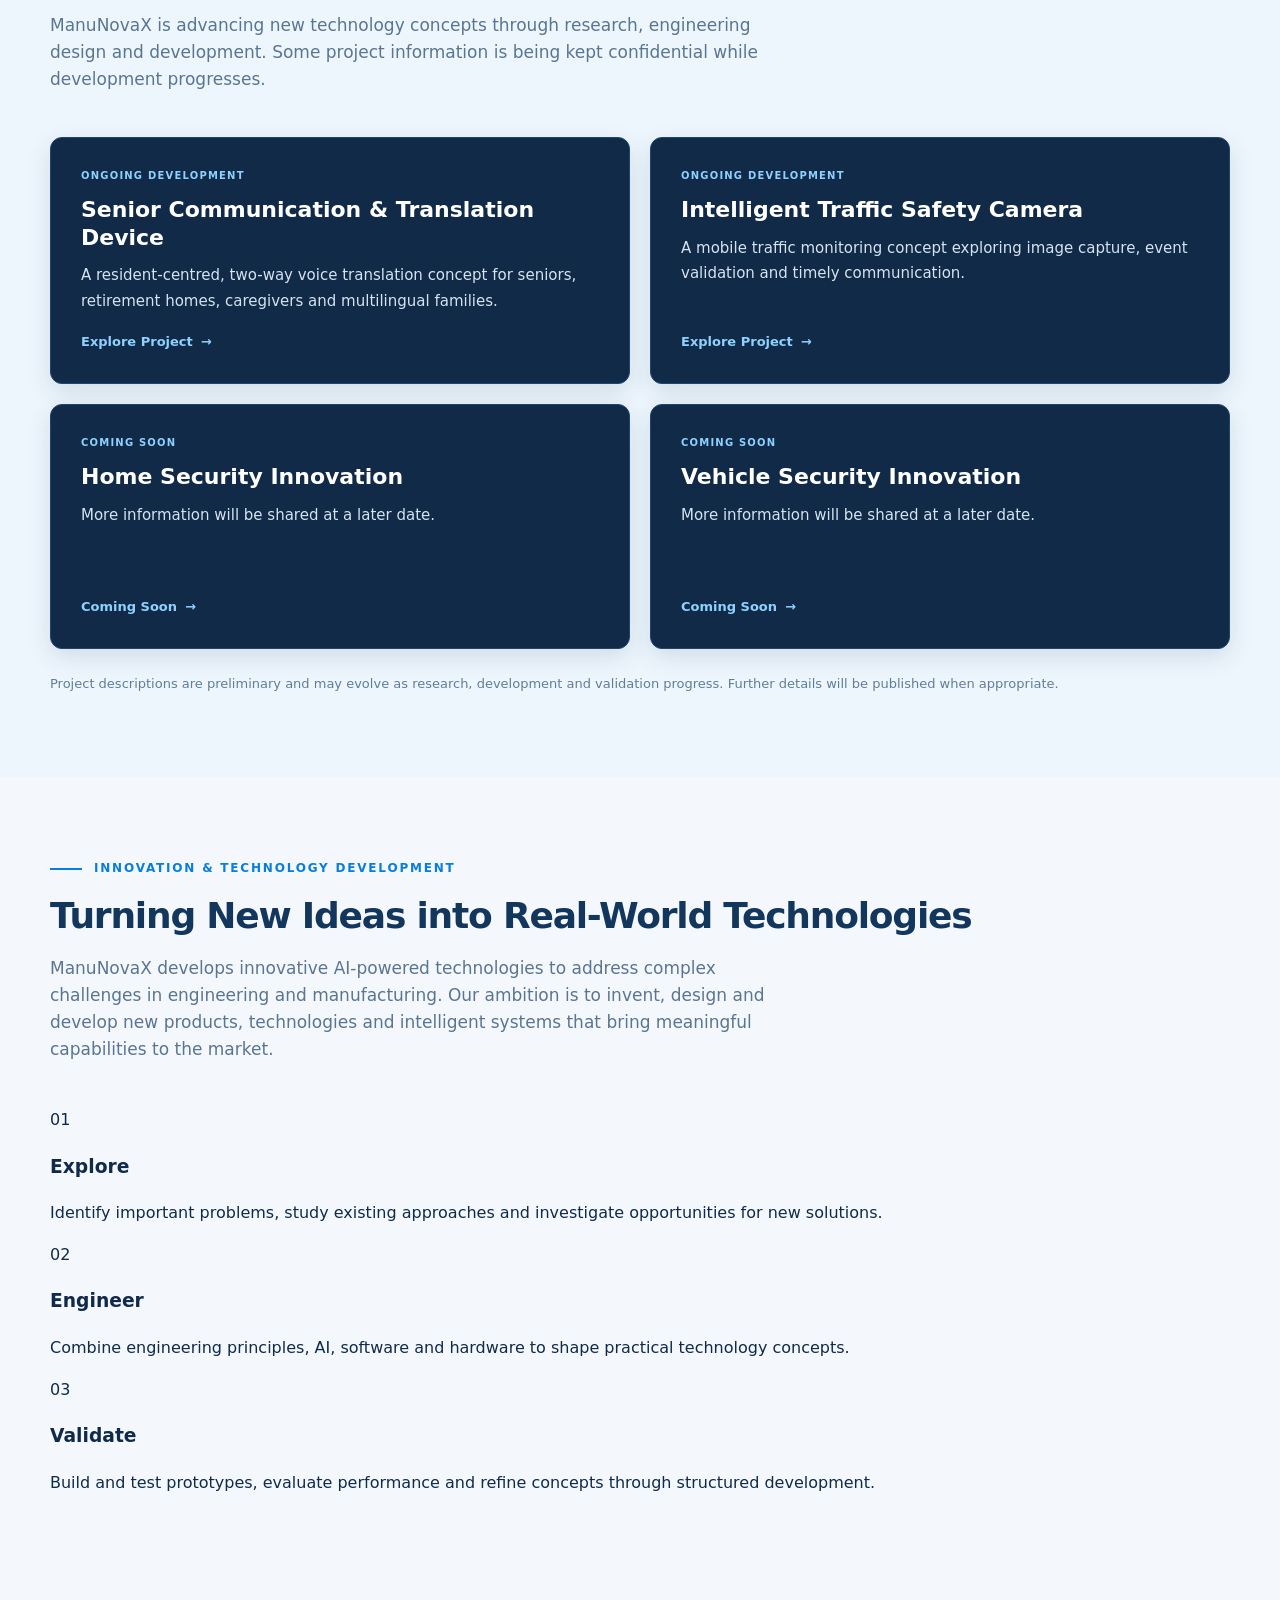
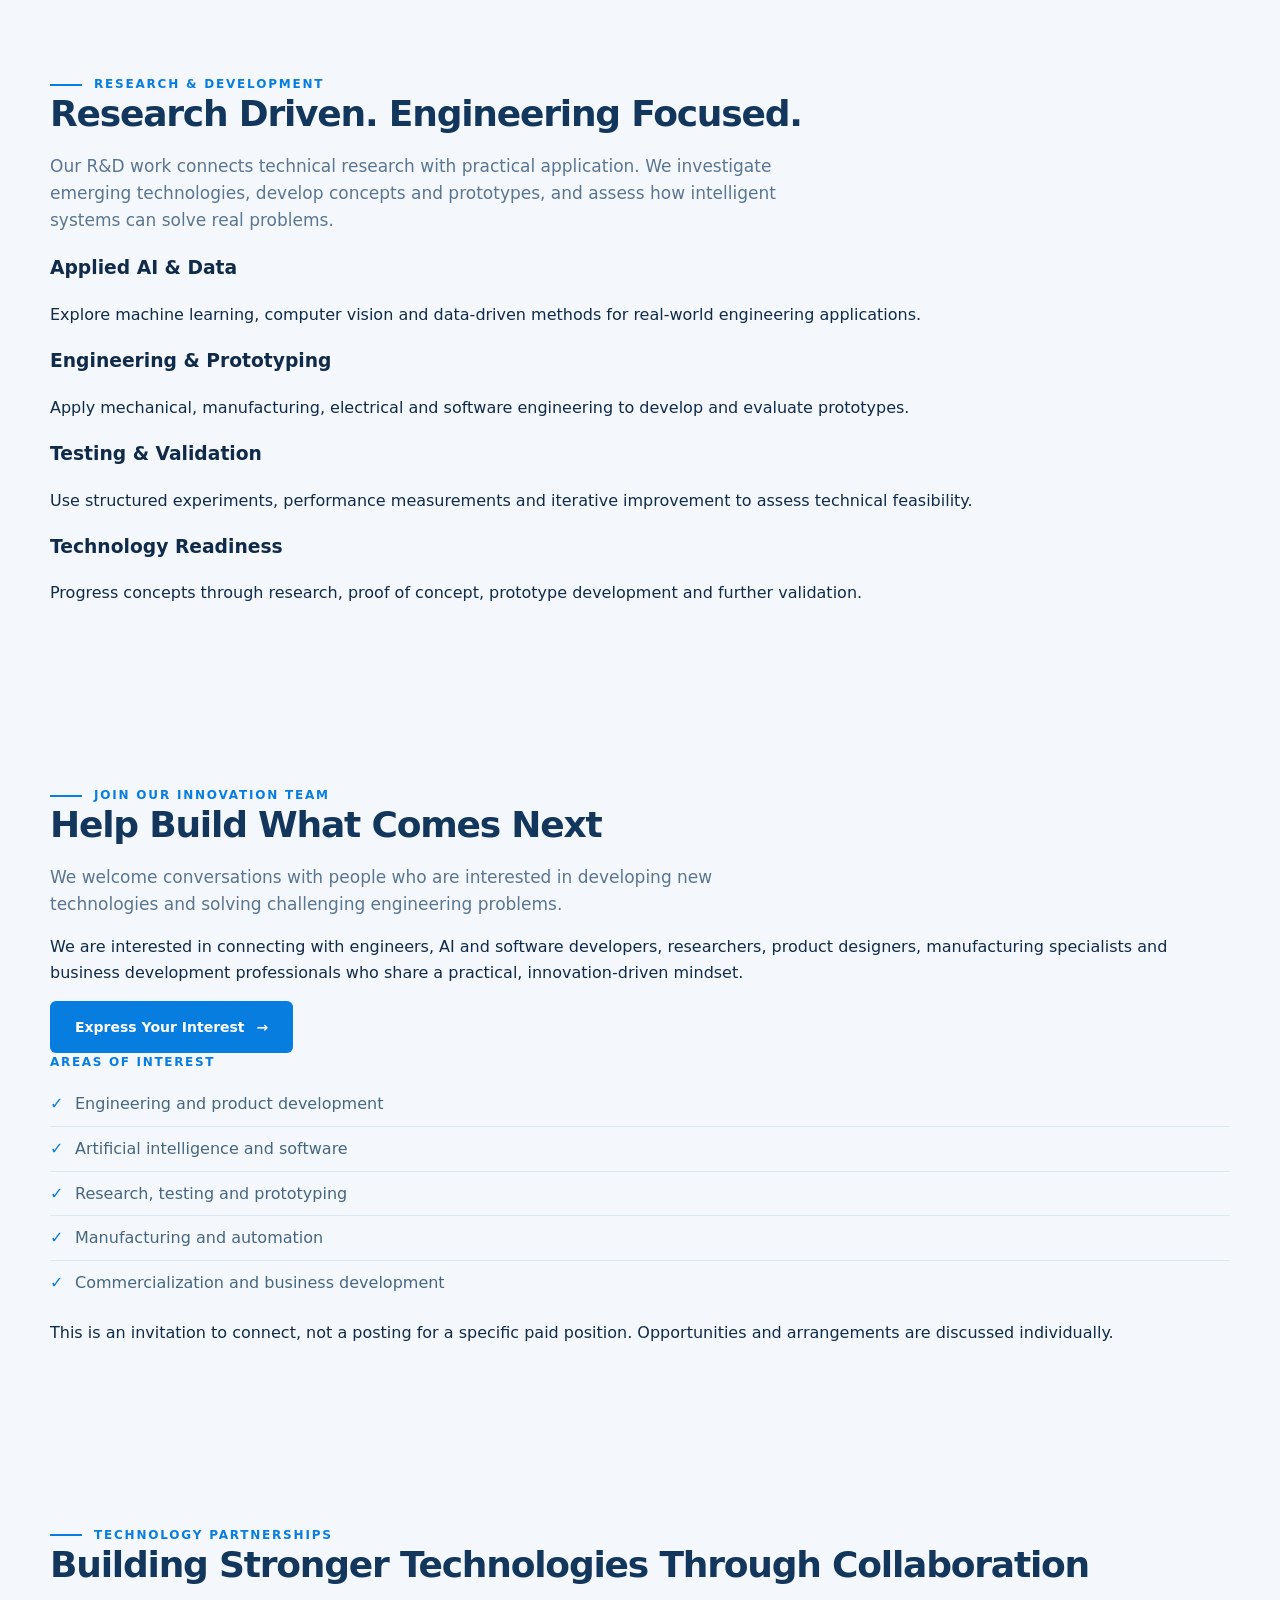
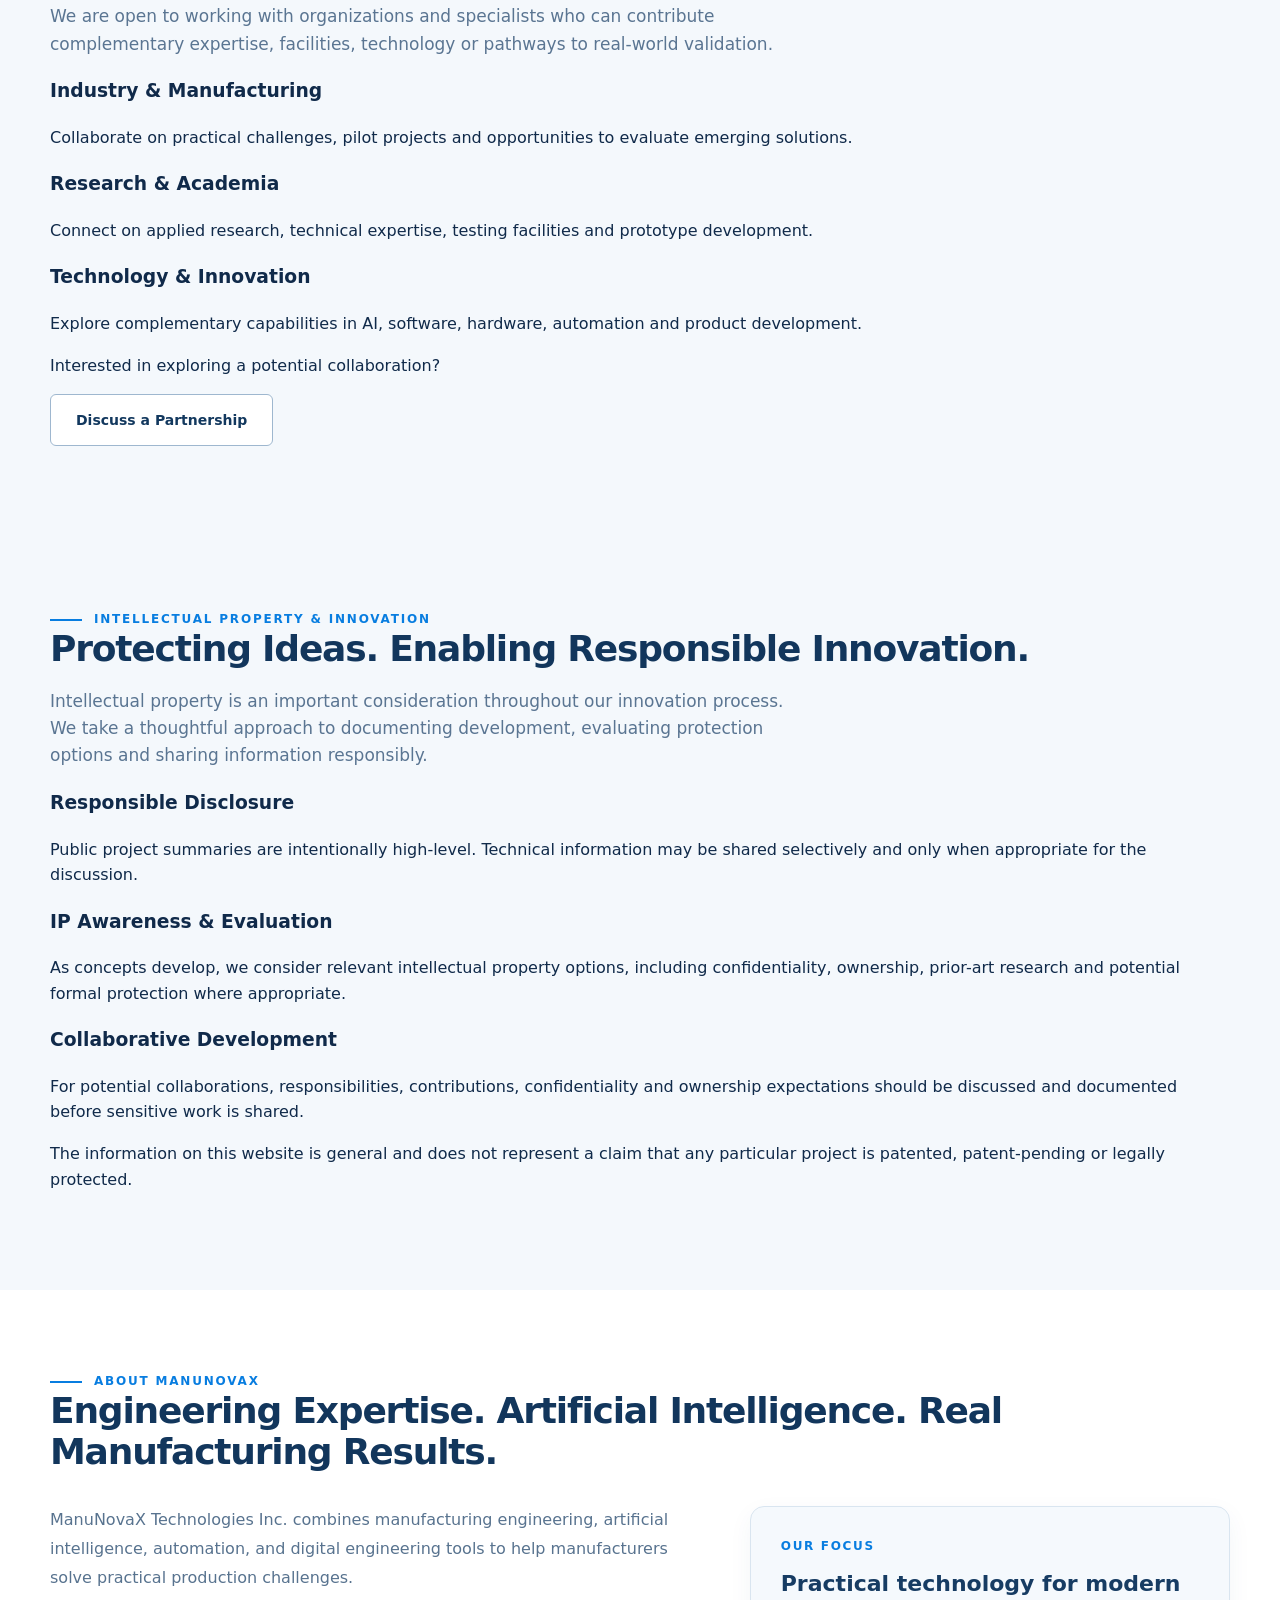
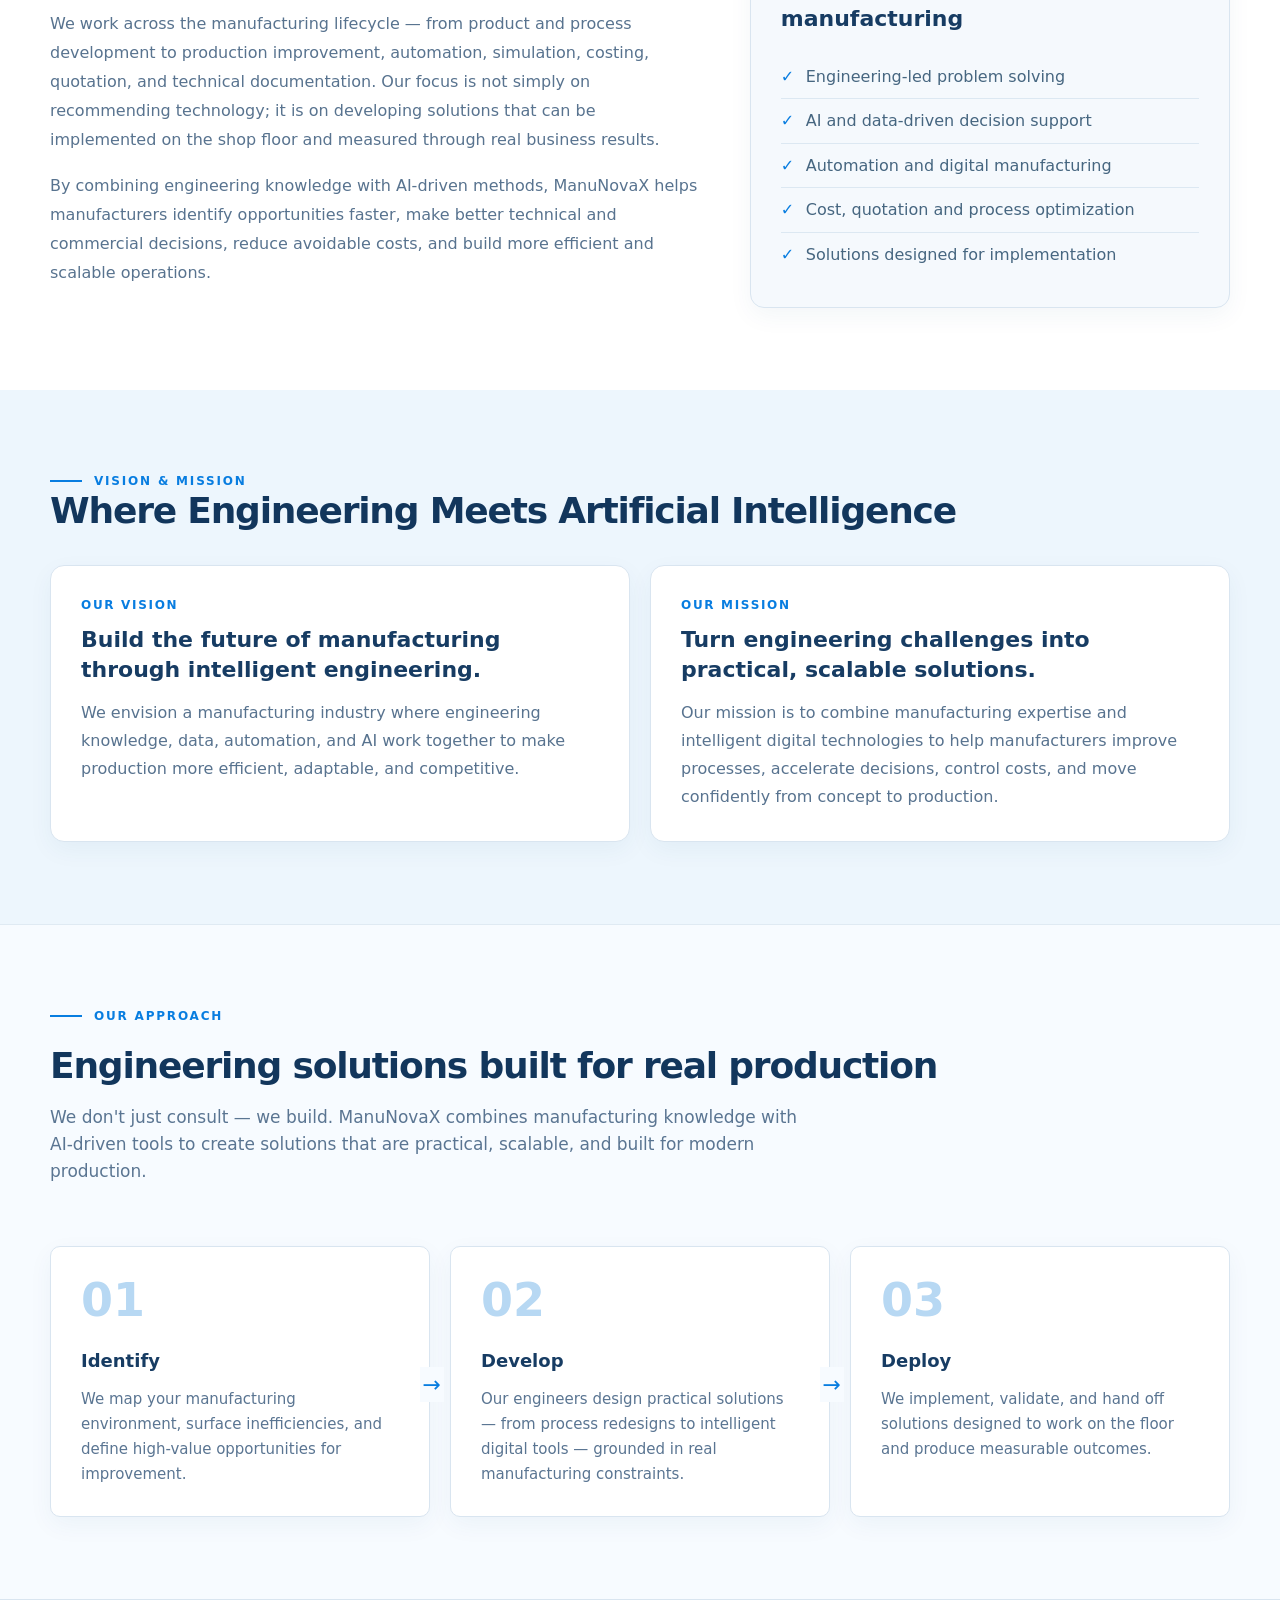
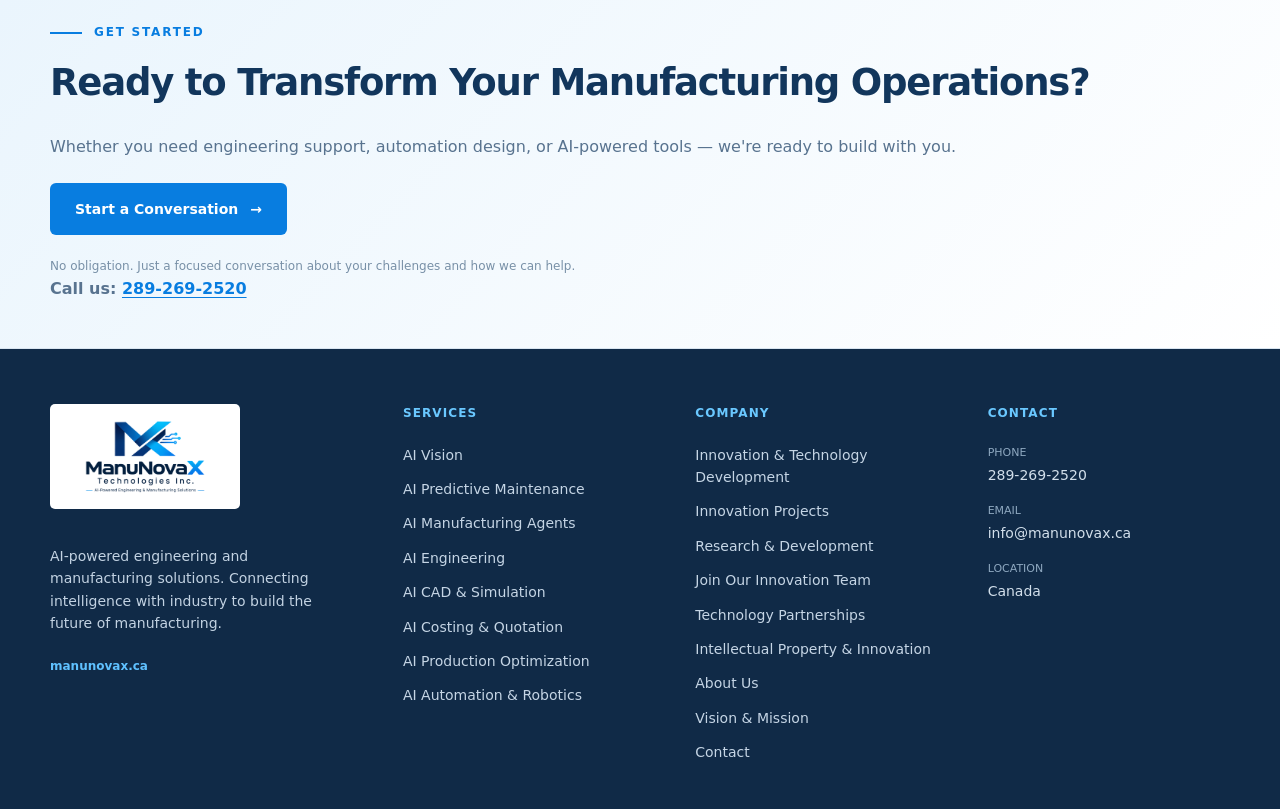
==== commit e98c54dc: "Expand homepage with innovation and R&D sections" ====
--- a/index.html
+++ b/index.html
@@ -14,10 +14,10 @@
     <a class="brand" href="#top"><img class="logo" src="manunovax-logo.png" alt="ManuNovaX Technologies Inc."></a>
     <nav class="navlinks" aria-label="Main navigation">
       <a href="#services">Services</a>
-      <a href="#innovation-projects">Innovation Projects</a>
-      <a href="#ai-solutions">AI Solutions</a>
-      <a href="#about">About</a>
-      <a href="#vision-mission">Vision &amp; Mission</a>
+      <a href="#innovation-development">Innovation</a>
+      <a href="#research-development">Research &amp; Development</a>
+      <a href="#join-team">Join Our Team</a>
+      <a href="#partnerships">Partnerships</a>
       <a href="#contact">Contact</a>
     </nav>
     <a class="nav-cta" href="#contact">Get in Touch</a>
@@ -82,6 +82,87 @@
       <a class="innovation-card" href="intelligent-vehicle-anti-theft-camera.html"><span class="innovation-tag">COMING SOON</span><h3>Vehicle Security Innovation</h3><p>More information will be shared at a later date.</p><span class="learn">Coming Soon</span></a>
     </div>
     <p class="innovation-disclaimer">Project descriptions are preliminary and may evolve as research, development and validation progress. Further details will be published when appropriate.</p>
+  </div>
+</section>
+
+
+<section class="section innovation-development-section" id="innovation-development">
+  <div class="container">
+    <div class="services-intro">
+      <div class="kicker">INNOVATION &amp; TECHNOLOGY DEVELOPMENT</div>
+      <h2>Turning New Ideas into Real-World Technologies</h2>
+      <p class="section-sub">ManuNovaX develops innovative AI-powered technologies to address complex challenges in engineering and manufacturing. Our ambition is to invent, design and develop new products, technologies and intelligent systems that bring meaningful capabilities to the market.</p>
+    </div>
+    <div class="development-grid">
+      <article class="development-card"><span class="development-index">01</span><h3>Explore</h3><p>Identify important problems, study existing approaches and investigate opportunities for new solutions.</p></article>
+      <article class="development-card"><span class="development-index">02</span><h3>Engineer</h3><p>Combine engineering principles, AI, software and hardware to shape practical technology concepts.</p></article>
+      <article class="development-card"><span class="development-index">03</span><h3>Validate</h3><p>Build and test prototypes, evaluate performance and refine concepts through structured development.</p></article>
+    </div>
+  </div>
+</section>
+
+<section class="section research-section" id="research-development">
+  <div class="container">
+    <div class="kicker">RESEARCH &amp; DEVELOPMENT</div>
+    <h2>Research Driven. Engineering Focused.</h2>
+    <p class="section-sub">Our R&amp;D work connects technical research with practical application. We investigate emerging technologies, develop concepts and prototypes, and assess how intelligent systems can solve real problems.</p>
+    <div class="research-grid">
+      <article class="research-card"><h3>Applied AI &amp; Data</h3><p>Explore machine learning, computer vision and data-driven methods for real-world engineering applications.</p></article>
+      <article class="research-card"><h3>Engineering &amp; Prototyping</h3><p>Apply mechanical, manufacturing, electrical and software engineering to develop and evaluate prototypes.</p></article>
+      <article class="research-card"><h3>Testing &amp; Validation</h3><p>Use structured experiments, performance measurements and iterative improvement to assess technical feasibility.</p></article>
+      <article class="research-card"><h3>Technology Readiness</h3><p>Progress concepts through research, proof of concept, prototype development and further validation.</p></article>
+    </div>
+  </div>
+</section>
+
+<section class="section join-section" id="join-team">
+  <div class="container join-layout">
+    <div>
+      <div class="kicker">JOIN OUR INNOVATION TEAM</div>
+      <h2>Help Build What Comes Next</h2>
+      <p class="section-sub">We welcome conversations with people who are interested in developing new technologies and solving challenging engineering problems.</p>
+      <p class="join-copy">We are interested in connecting with engineers, AI and software developers, researchers, product designers, manufacturing specialists and business development professionals who share a practical, innovation-driven mindset.</p>
+      <a class="btn btn-primary" href="mailto:info@manunovax.ca?subject=Join%20the%20ManuNovaX%20Innovation%20Team">Express Your Interest <span>→</span></a>
+    </div>
+    <aside class="join-panel">
+      <div class="small-label">AREAS OF INTEREST</div>
+      <ul class="check-list">
+        <li>Engineering and product development</li>
+        <li>Artificial intelligence and software</li>
+        <li>Research, testing and prototyping</li>
+        <li>Manufacturing and automation</li>
+        <li>Commercialization and business development</li>
+      </ul>
+      <p class="join-note">This is an invitation to connect, not a posting for a specific paid position. Opportunities and arrangements are discussed individually.</p>
+    </aside>
+  </div>
+</section>
+
+<section class="section partnership-section" id="partnerships">
+  <div class="container">
+    <div class="kicker">TECHNOLOGY PARTNERSHIPS</div>
+    <h2>Building Stronger Technologies Through Collaboration</h2>
+    <p class="section-sub">We are open to working with organizations and specialists who can contribute complementary expertise, facilities, technology or pathways to real-world validation.</p>
+    <div class="partnership-grid">
+      <article class="partnership-card"><h3>Industry &amp; Manufacturing</h3><p>Collaborate on practical challenges, pilot projects and opportunities to evaluate emerging solutions.</p></article>
+      <article class="partnership-card"><h3>Research &amp; Academia</h3><p>Connect on applied research, technical expertise, testing facilities and prototype development.</p></article>
+      <article class="partnership-card"><h3>Technology &amp; Innovation</h3><p>Explore complementary capabilities in AI, software, hardware, automation and product development.</p></article>
+    </div>
+    <div class="partnership-cta"><p>Interested in exploring a potential collaboration?</p><a class="btn btn-outline" href="mailto:info@manunovax.ca?subject=Technology%20Partnership%20Inquiry">Discuss a Partnership</a></div>
+  </div>
+</section>
+
+<section class="section ip-section" id="intellectual-property">
+  <div class="container">
+    <div class="kicker">INTELLECTUAL PROPERTY &amp; INNOVATION</div>
+    <h2>Protecting Ideas. Enabling Responsible Innovation.</h2>
+    <p class="section-sub">Intellectual property is an important consideration throughout our innovation process. We take a thoughtful approach to documenting development, evaluating protection options and sharing information responsibly.</p>
+    <div class="ip-grid">
+      <article class="ip-card"><h3>Responsible Disclosure</h3><p>Public project summaries are intentionally high-level. Technical information may be shared selectively and only when appropriate for the discussion.</p></article>
+      <article class="ip-card"><h3>IP Awareness &amp; Evaluation</h3><p>As concepts develop, we consider relevant intellectual property options, including confidentiality, ownership, prior-art research and potential formal protection where appropriate.</p></article>
+      <article class="ip-card"><h3>Collaborative Development</h3><p>For potential collaborations, responsibilities, contributions, confidentiality and ownership expectations should be discussed and documented before sensitive work is shared.</p></article>
+    </div>
+    <p class="ip-note">The information on this website is general and does not represent a claim that any particular project is patented, patent-pending or legally protected.</p>
   </div>
 </section>
 
@@ -144,7 +225,7 @@
     <div><div class="footer-title">Services</div><div class="footer-links">
       <a href="#services">AI Vision</a><a href="#services">AI Predictive Maintenance</a><a href="#services">AI Manufacturing Agents</a><a href="#services">AI Engineering</a><a href="#services">AI CAD &amp; Simulation</a><a href="#services">AI Costing &amp; Quotation</a><a href="#services">AI Production Optimization</a><a href="#services">AI Automation &amp; Robotics</a>
     </div></div>
-    <div><div class="footer-title">Company</div><div class="footer-links"><a href="#innovation-projects">Innovation Projects</a><a href="#about">About Us</a><a href="#vision-mission">Vision &amp; Mission</a><a href="#services">Services</a><a href="#contact">Contact</a></div></div>
+    <div><div class="footer-title">Company</div><div class="footer-links"><a href="#innovation-development">Innovation &amp; Technology Development</a><a href="#innovation-projects">Innovation Projects</a><a href="#research-development">Research &amp; Development</a><a href="#join-team">Join Our Innovation Team</a><a href="#partnerships">Technology Partnerships</a><a href="#intellectual-property">Intellectual Property &amp; Innovation</a><a href="#about">About Us</a><a href="#vision-mission">Vision &amp; Mission</a><a href="#contact">Contact</a></div></div>
     <div><div class="footer-title">Contact</div><div class="contact-label">Phone</div><div class="contact-value"><a href="tel:+12892692520">289-269-2520</a></div><div class="contact-label">Email</div><div class="contact-value"><a href="mailto:info@manunovax.ca">info@manunovax.ca</a></div><div class="contact-label">Location</div><div class="contact-value">Canada</div></div>
   </div>
 </footer>
--- a/styles.css
+++ b/styles.css
@@ -159,3 +159,39 @@
   .section{padding:62px 0}
   .footer-grid{grid-template-columns:1fr}
 }
+
+
+/* Innovation project portfolio */
+.innovation-section{background:#edf6fd}
+.innovation-grid{display:grid;grid-template-columns:repeat(2,minmax(0,1fr));gap:20px}
+.innovation-card{display:flex;flex-direction:column;align-items:flex-start;background:#102a47;color:#fff;border:1px solid #1d4770;border-radius:12px;padding:30px;min-height:245px;box-shadow:0 8px 24px rgba(16,42,71,.12);transition:transform .2s ease,box-shadow .2s ease}
+.innovation-card:hover{transform:translateY(-3px);box-shadow:0 12px 28px rgba(16,42,71,.2)}
+.innovation-card h3{font-size:22px;line-height:1.25;margin:12px 0;color:#fff}
+.innovation-card p{font-size:15px;line-height:1.7;color:#d5e3f1;margin:0}
+.innovation-tag{font-size:10px;letter-spacing:1.2px;font-weight:850;color:#8ed1ff}
+.innovation-card .learn{color:#8ed1ff;margin-top:auto;padding-top:18px}
+.innovation-disclaimer{margin:24px 0 0;color:#627d97;font-size:13px;line-height:1.7}
+.project-hero{background:radial-gradient(circle at 82% 35%,rgba(8,125,224,.12),transparent 33%),linear-gradient(180deg,#fff 0%,#edf6fd 100%);border-bottom:1px solid var(--line)}
+.project-hero-inner{padding:48px 0 68px}
+.project-hero h1{max-width:850px;margin:25px 0 18px}
+.project-hero .lead{max-width:780px}
+.back-link{display:inline-block;color:var(--blue2);font-size:13px;font-weight:800;margin-bottom:38px}
+.project-status{display:inline-flex;align-items:center;gap:9px;background:#e7f4ff;color:#075da8;border:1px solid #c6e4fa;border-radius:30px;padding:9px 14px;font-size:10px;font-weight:850;letter-spacing:1px}
+.status-dot{width:8px;height:8px;border-radius:50%;background:#1686d9;display:inline-block}
+.project-content{display:grid;grid-template-columns:minmax(0,1.5fr) minmax(260px,.75fr);gap:55px;align-items:start}
+.project-main>h2{margin-top:20px}
+.project-main>p,.project-detail p,.project-sidebar p,.project-progress p{color:#58738f;line-height:1.8}
+.project-detail{display:grid;grid-template-columns:48px 1fr;gap:18px;padding:25px 0;border-top:1px solid var(--line)}
+.project-number{font-size:25px;font-weight:850;color:#9bc9ed}
+.project-detail h3{margin:0 0 8px;color:#173c63;font-size:20px}
+.project-detail p{margin:0}
+.project-sidebar{background:#f3f8fc;border:1px solid var(--line);border-radius:14px;padding:28px}
+.project-sidebar h3{font-size:21px;color:#173c63;margin:0 0 12px}
+.project-sidebar .small-label:not(:first-child){margin-top:26px}
+.project-note{background:#fff;border-left:3px solid var(--blue);padding:14px;margin:22px 0;color:#607991;font-size:12px;line-height:1.7}
+.project-sidebar .btn{width:100%;font-size:12px;padding:0 12px}
+.project-progress{background:#edf6fd;padding:70px 0;border-top:1px solid var(--line)}
+.project-progress h2{margin-top:20px}
+.project-progress p{max-width:850px;margin:0 0 25px}
+@media(max-width:850px){.innovation-grid,.project-content{grid-template-columns:1fr}.project-content{gap:28px}}
+@media(max-width:650px){.innovation-grid{grid-template-columns:1fr}.project-hero h1{font-size:39px}.project-hero-inner{padding:32px 0 48px}.back-link{margin-bottom:28px}}
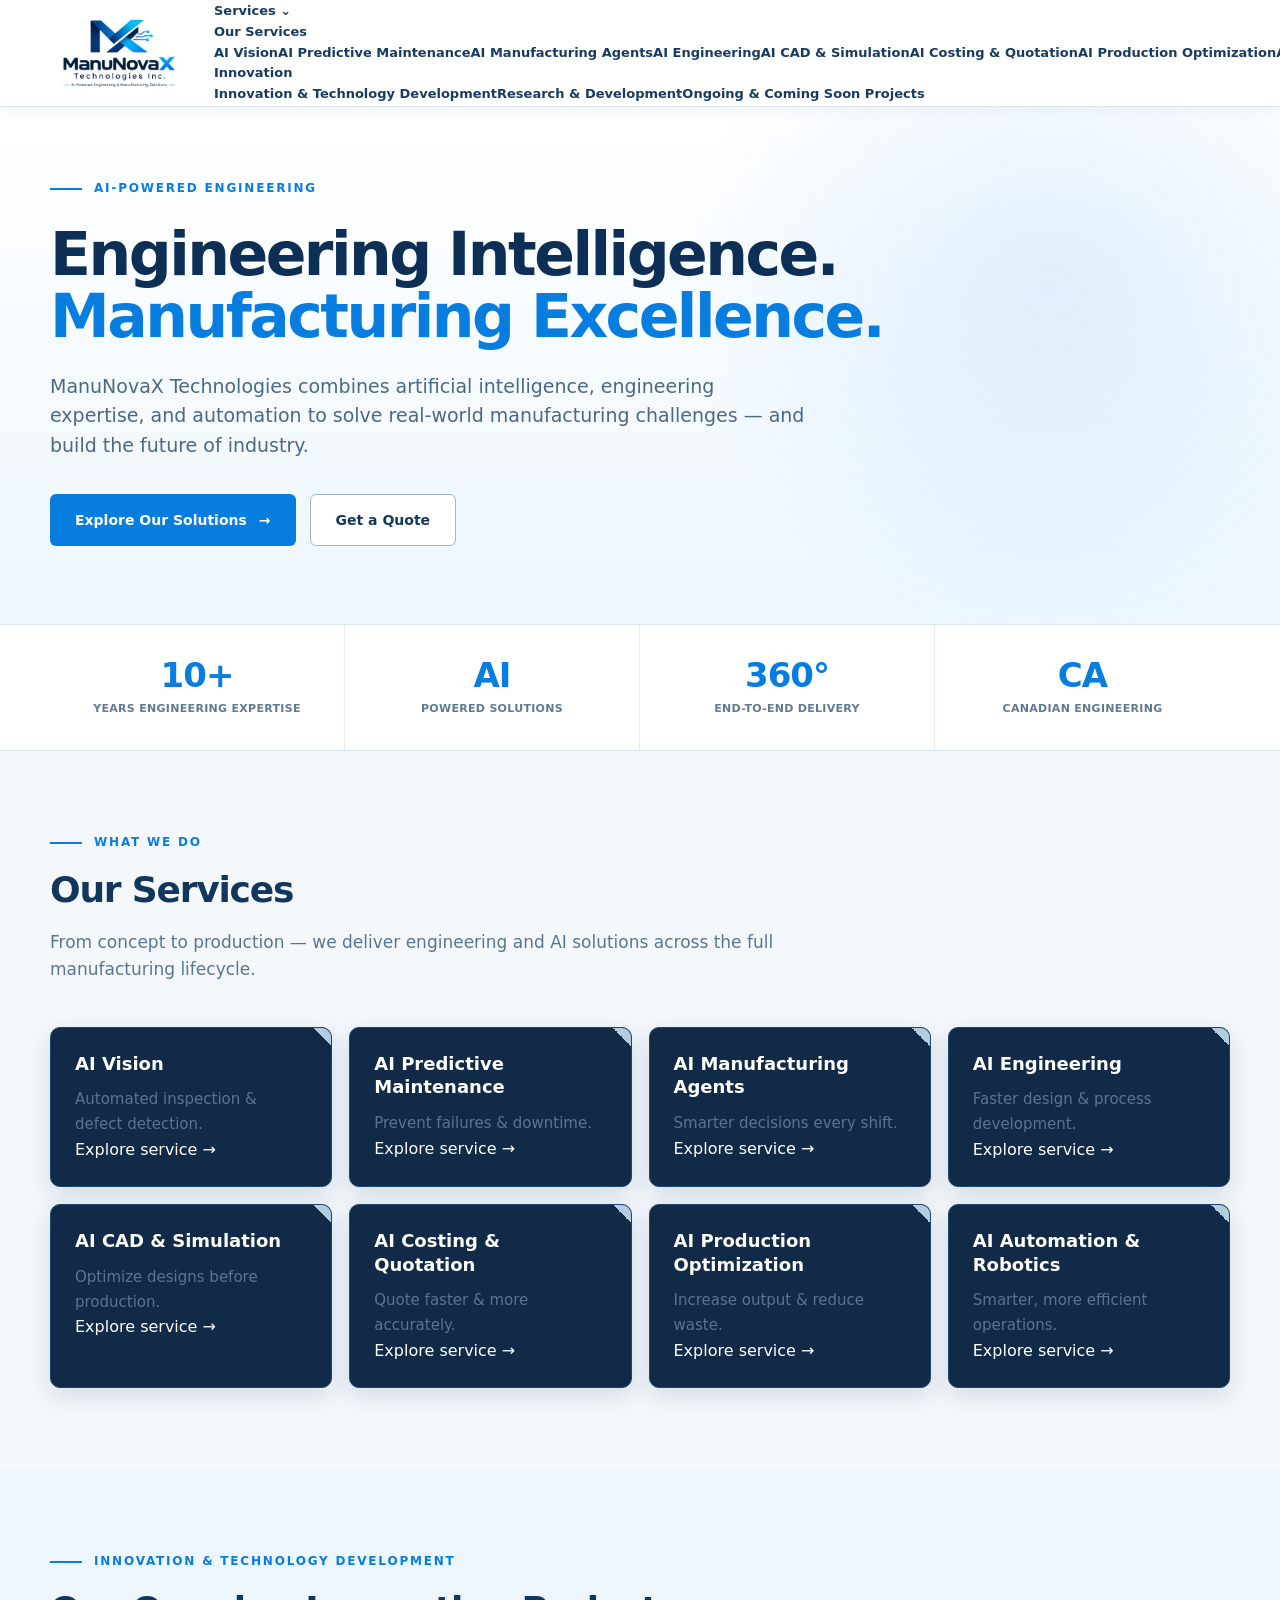
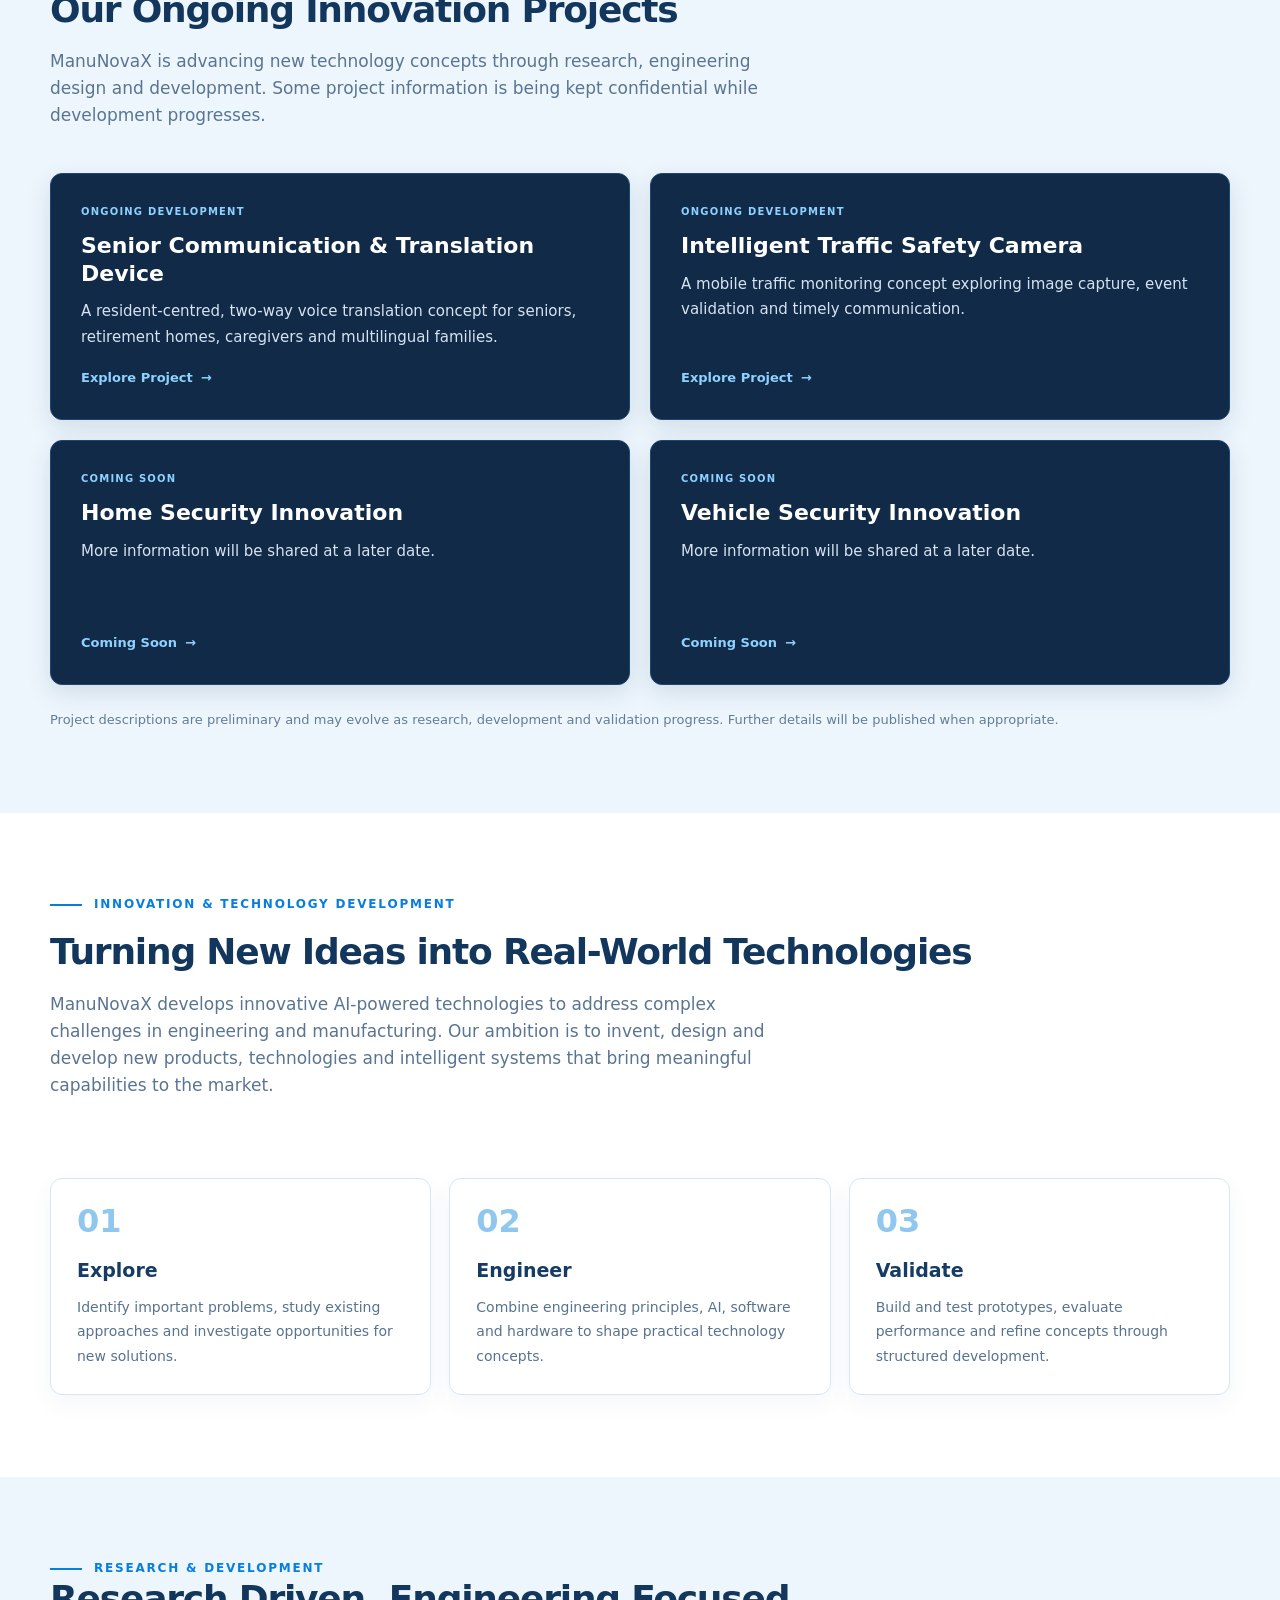
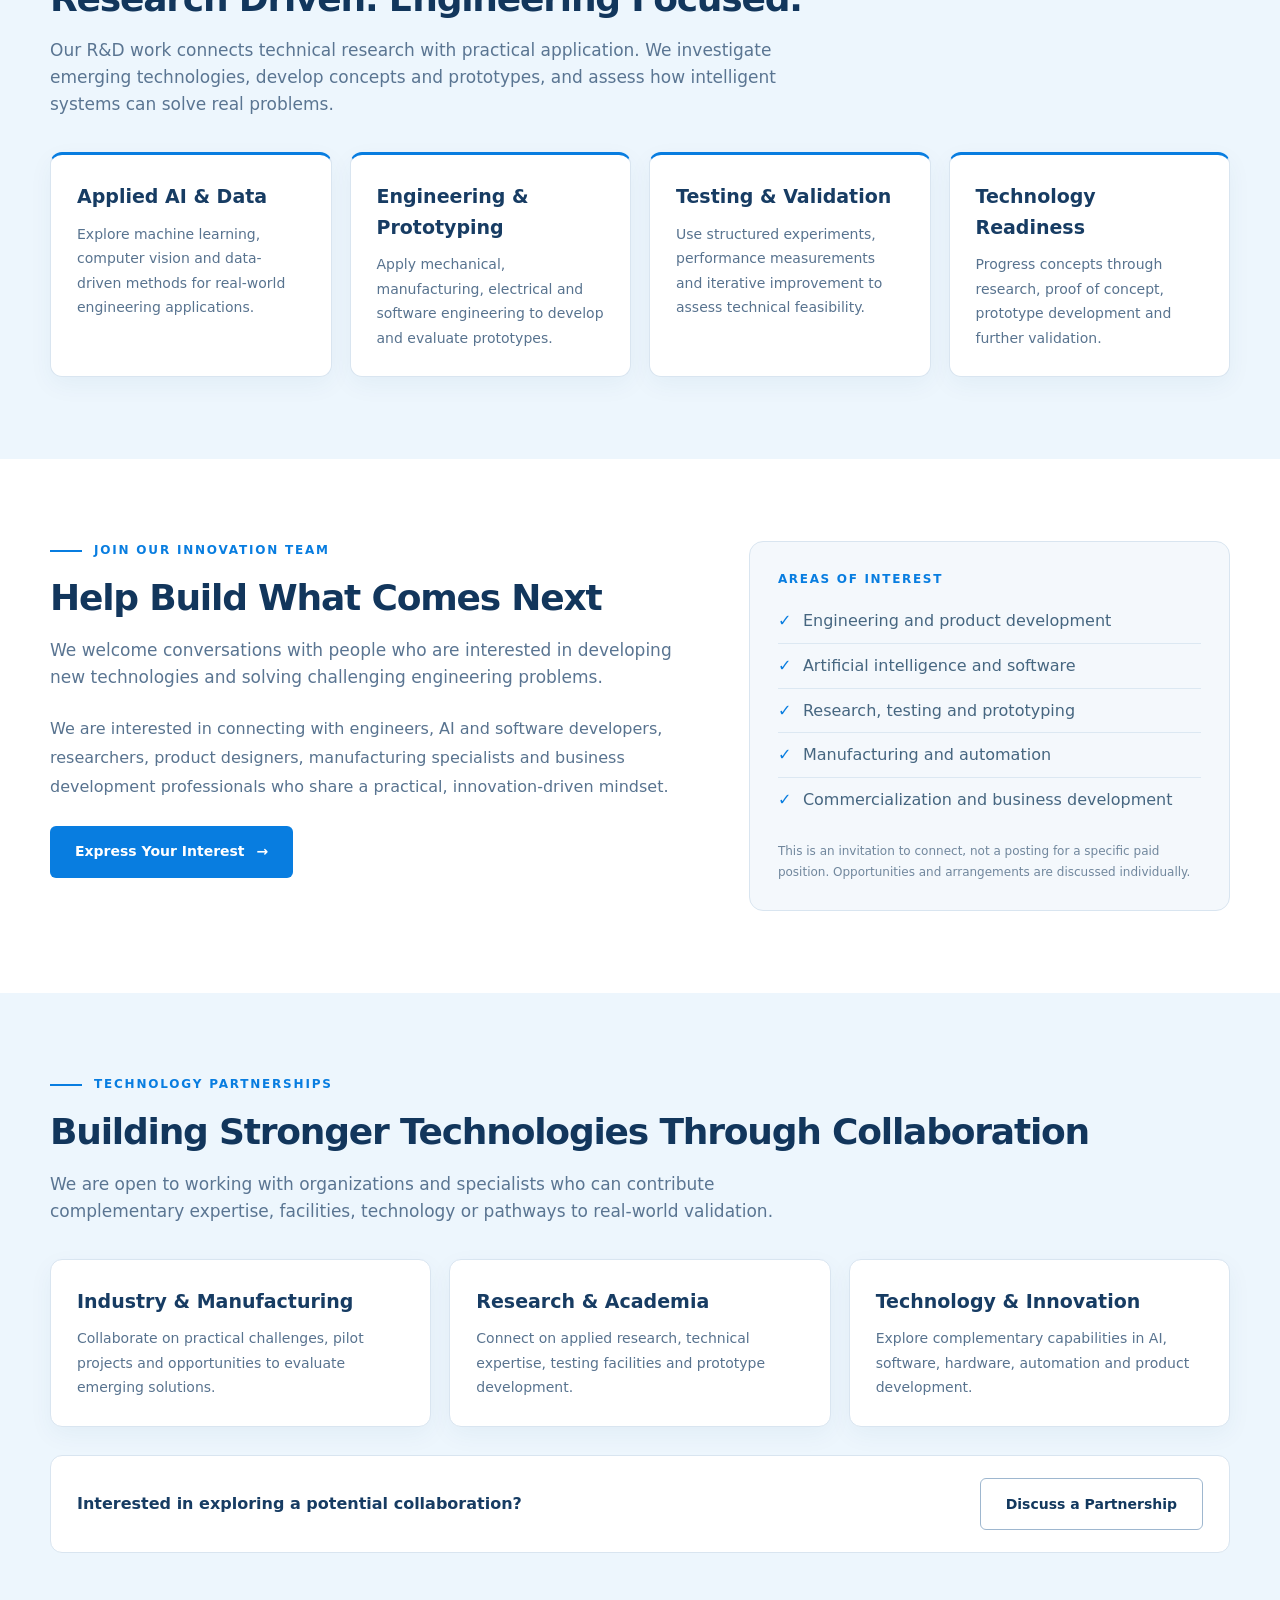
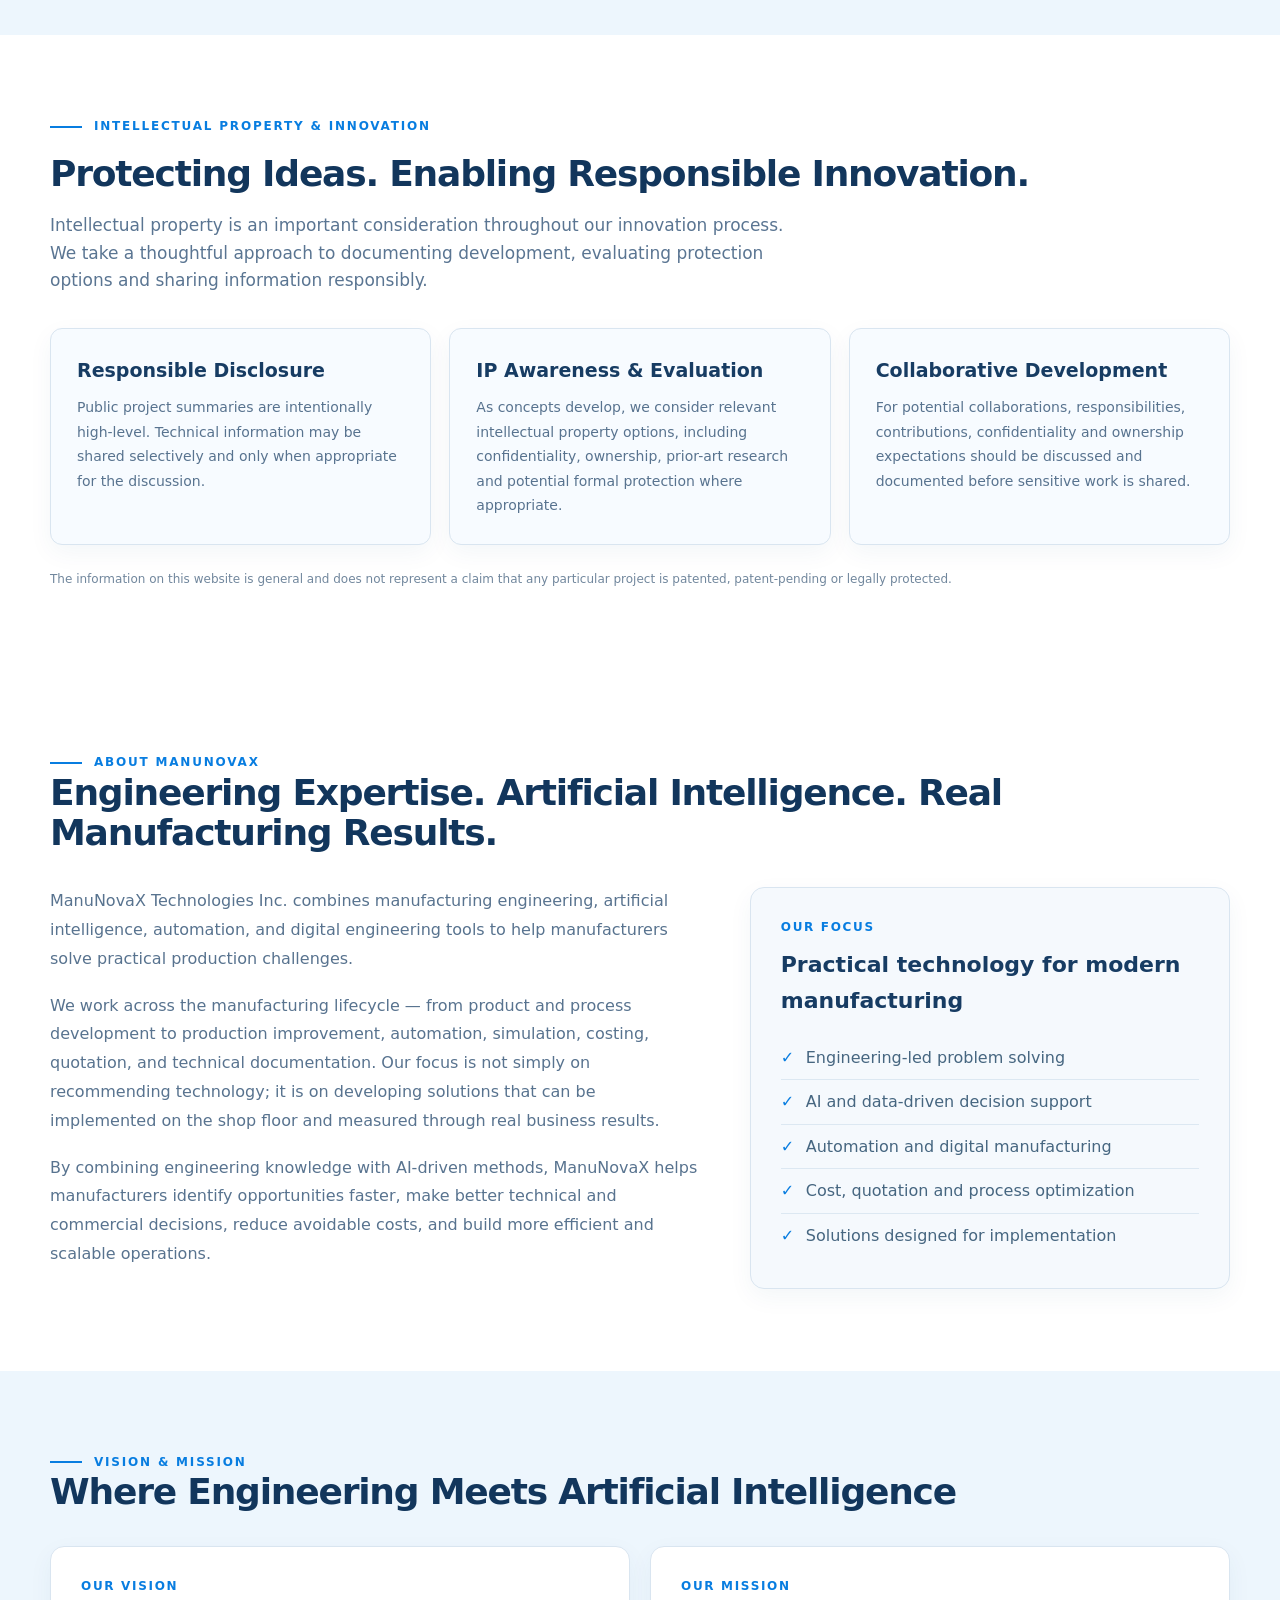
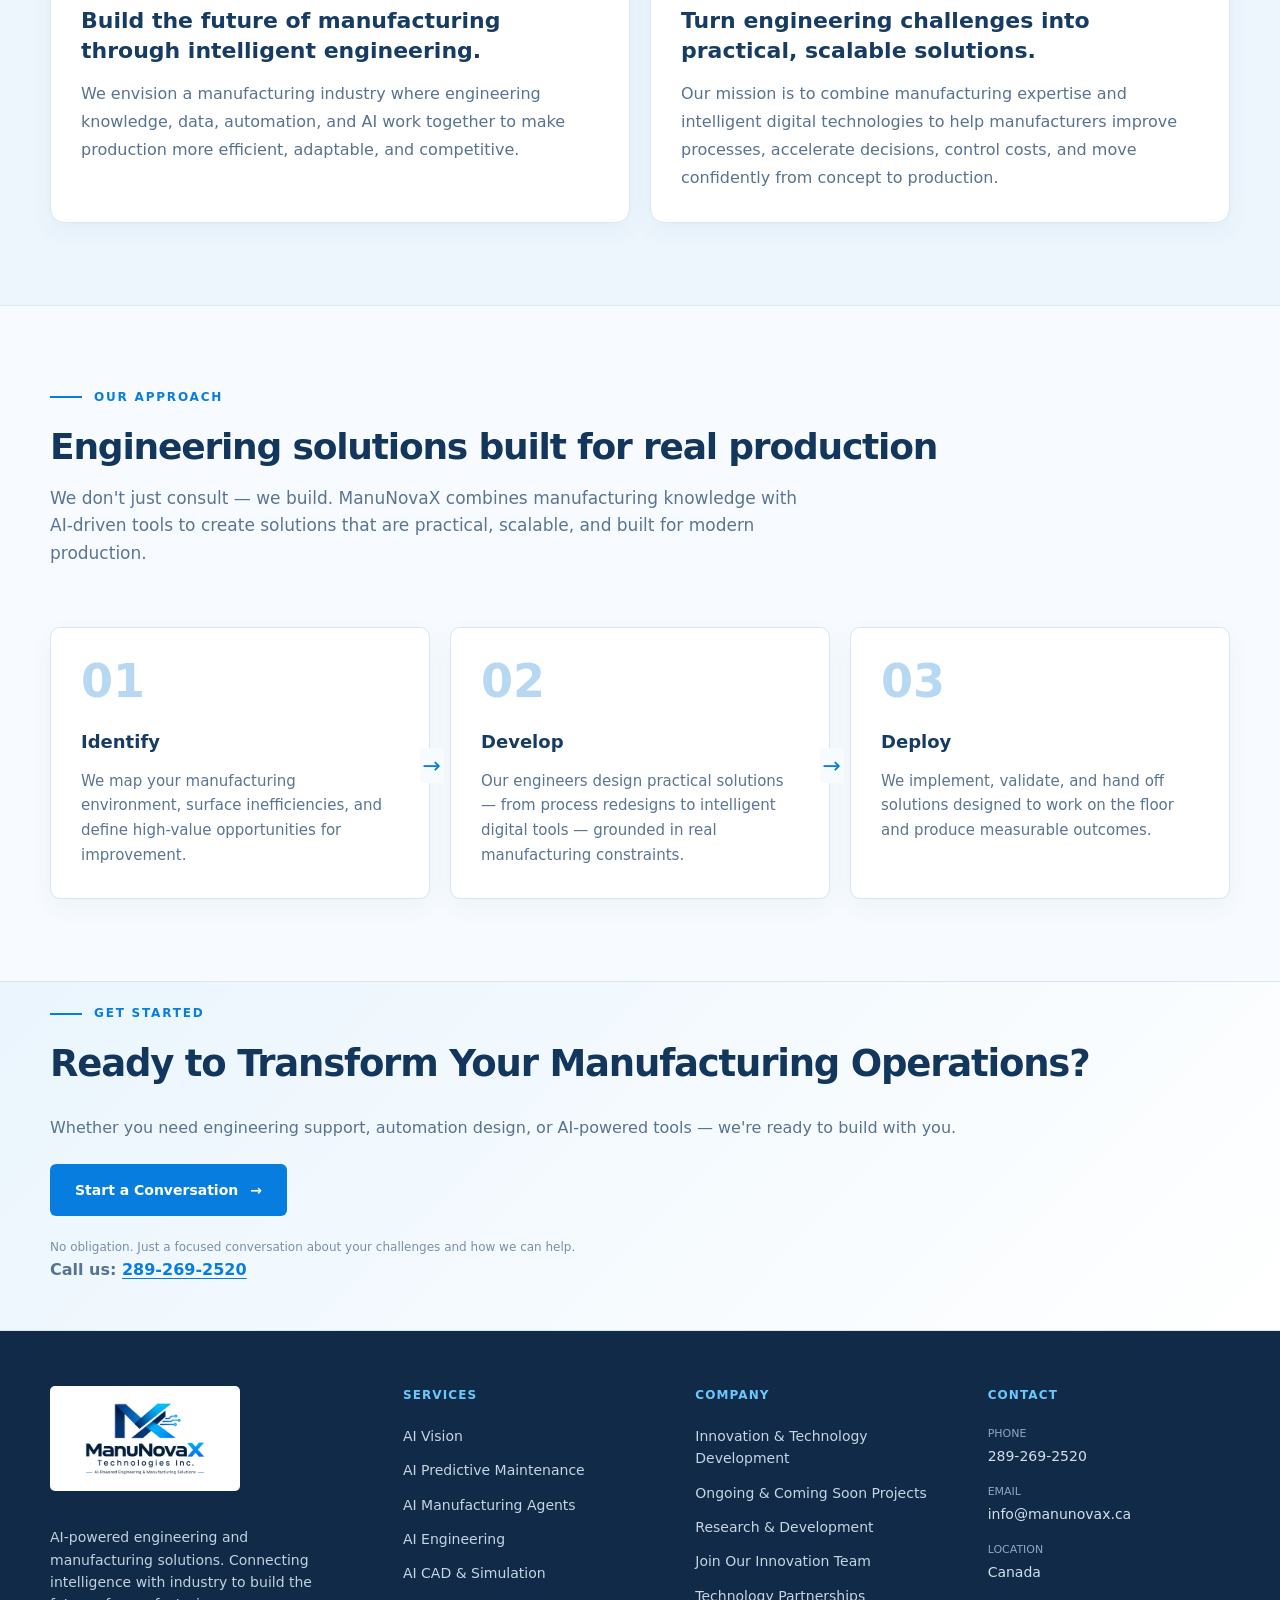
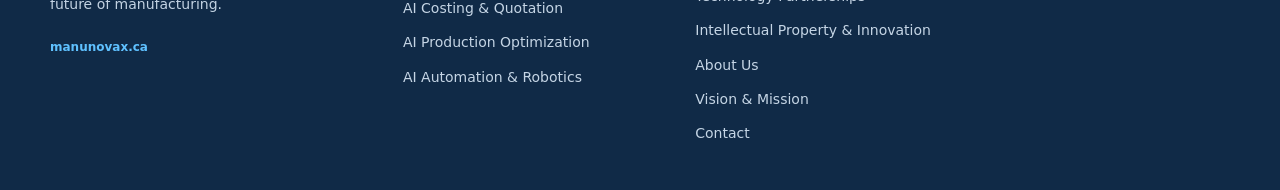
==== commit 52167f10: "Simplify navigation and link service cards" ====
--- a/index.html
+++ b/index.html
@@ -13,11 +13,21 @@
   <div class="container nav">
     <a class="brand" href="#top"><img class="logo" src="manunovax-logo.png" alt="ManuNovaX Technologies Inc."></a>
     <nav class="navlinks" aria-label="Main navigation">
-      <a href="#services">Services</a>
-      <a href="#innovation-development">Innovation</a>
-      <a href="#research-development">Research &amp; Development</a>
-      <a href="#join-team">Join Our Team</a>
-      <a href="#partnerships">Partnerships</a>
+      <div class="nav-item has-dropdown">
+        <a class="nav-trigger" href="#services" aria-haspopup="true" aria-expanded="false">Services <span class="chevron">⌄</span></a>
+        <div class="dropdown-menu">
+          <div class="dropdown-heading">Our Services</div>
+          <a href="ai-vision.html">AI Vision</a><a href="ai-predictive-maintenance.html">AI Predictive Maintenance</a><a href="ai-manufacturing-agents.html">AI Manufacturing Agents</a><a href="ai-engineering.html">AI Engineering</a><a href="ai-cad-simulation.html">AI CAD &amp; Simulation</a><a href="ai-costing-quotation.html">AI Costing &amp; Quotation</a><a href="ai-production-optimization.html">AI Production Optimization</a><a href="ai-automation-robotics.html">AI Automation &amp; Robotics</a>
+          <div class="dropdown-divider"></div><div class="dropdown-heading">Innovation</div>
+          <a href="#innovation-development">Innovation &amp; Technology Development</a><a href="#research-development">Research &amp; Development</a><a href="#innovation-projects">Ongoing &amp; Coming Soon Projects</a>
+        </div>
+      </div>
+      <div class="nav-item has-dropdown">
+        <a class="nav-trigger" href="#join-team" aria-haspopup="true" aria-expanded="false">Join Our Team <span class="chevron">⌄</span></a>
+        <div class="dropdown-menu">
+          <a href="#join-team">Join Our Innovation Team</a><a href="#partnerships">Technology Partnerships</a><a href="#intellectual-property">Intellectual Property &amp; Innovation</a>
+        </div>
+      </div>
       <a href="#contact">Contact</a>
     </nav>
     <a class="nav-cta" href="#contact">Get in Touch</a>
@@ -56,14 +66,14 @@
       <p class="section-sub">From concept to production — we deliver engineering and AI solutions across the full manufacturing lifecycle.</p>
     </div>
     <div class="service-grid">
-      <article class="service-card small"><h3>AI Vision</h3><p>Automated inspection &amp; defect detection.</p></article>
-      <article class="service-card small"><h3>AI Predictive Maintenance</h3><p>Prevent failures &amp; downtime.</p></article>
-      <article class="service-card small" id="ai-solutions"><h3>AI Manufacturing Agents</h3><p>Smarter decisions every shift.</p></article>
-      <article class="service-card small"><h3>AI Engineering</h3><p>Faster design &amp; process development.</p></article>
-      <article class="service-card small"><h3>AI CAD &amp; Simulation</h3><p>Optimize designs before production.</p></article>
-      <article class="service-card small"><h3>AI Costing &amp; Quotation</h3><p>Quote faster &amp; more accurately.</p></article>
-      <article class="service-card small"><h3>AI Production Optimization</h3><p>Increase output &amp; reduce waste.</p></article>
-      <article class="service-card small"><h3>AI Automation &amp; Robotics</h3><p>Smarter, more efficient operations.</p></article>
+      <a class="service-card small service-link" href="ai-vision.html" aria-label="Learn more about AI Vision"><h3>AI Vision</h3><p>Automated inspection &amp; defect detection.</p><span class="service-learn">Explore service →</span></a>
+      <a class="service-card small service-link" href="ai-predictive-maintenance.html" aria-label="Learn more about AI Predictive Maintenance"><h3>AI Predictive Maintenance</h3><p>Prevent failures &amp; downtime.</p><span class="service-learn">Explore service →</span></a>
+      <a class="service-card small service-link" id="ai-solutions" href="ai-manufacturing-agents.html" aria-label="Learn more about AI Manufacturing Agents"><h3>AI Manufacturing Agents</h3><p>Smarter decisions every shift.</p><span class="service-learn">Explore service →</span></a>
+      <a class="service-card small service-link" href="ai-engineering.html" aria-label="Learn more about AI Engineering"><h3>AI Engineering</h3><p>Faster design &amp; process development.</p><span class="service-learn">Explore service →</span></a>
+      <a class="service-card small service-link" href="ai-cad-simulation.html" aria-label="Learn more about AI CAD & Simulation"><h3>AI CAD &amp; Simulation</h3><p>Optimize designs before production.</p><span class="service-learn">Explore service →</span></a>
+      <a class="service-card small service-link" href="ai-costing-quotation.html" aria-label="Learn more about AI Costing & Quotation"><h3>AI Costing &amp; Quotation</h3><p>Quote faster &amp; more accurately.</p><span class="service-learn">Explore service →</span></a>
+      <a class="service-card small service-link" href="ai-production-optimization.html" aria-label="Learn more about AI Production Optimization"><h3>AI Production Optimization</h3><p>Increase output &amp; reduce waste.</p><span class="service-learn">Explore service →</span></a>
+      <a class="service-card small service-link" href="ai-automation-robotics.html" aria-label="Learn more about AI Automation & Robotics"><h3>AI Automation &amp; Robotics</h3><p>Smarter, more efficient operations.</p><span class="service-learn">Explore service →</span></a>
     </div>
   </div>
 </section>
@@ -225,7 +235,7 @@
     <div><div class="footer-title">Services</div><div class="footer-links">
       <a href="#services">AI Vision</a><a href="#services">AI Predictive Maintenance</a><a href="#services">AI Manufacturing Agents</a><a href="#services">AI Engineering</a><a href="#services">AI CAD &amp; Simulation</a><a href="#services">AI Costing &amp; Quotation</a><a href="#services">AI Production Optimization</a><a href="#services">AI Automation &amp; Robotics</a>
     </div></div>
-    <div><div class="footer-title">Company</div><div class="footer-links"><a href="#innovation-development">Innovation &amp; Technology Development</a><a href="#innovation-projects">Innovation Projects</a><a href="#research-development">Research &amp; Development</a><a href="#join-team">Join Our Innovation Team</a><a href="#partnerships">Technology Partnerships</a><a href="#intellectual-property">Intellectual Property &amp; Innovation</a><a href="#about">About Us</a><a href="#vision-mission">Vision &amp; Mission</a><a href="#contact">Contact</a></div></div>
+    <div><div class="footer-title">Company</div><div class="footer-links"><a href="#innovation-development">Innovation &amp; Technology Development</a><a href="#innovation-projects">Ongoing &amp; Coming Soon Projects</a><a href="#research-development">Research &amp; Development</a><a href="#join-team">Join Our Innovation Team</a><a href="#partnerships">Technology Partnerships</a><a href="#intellectual-property">Intellectual Property &amp; Innovation</a><a href="#about">About Us</a><a href="#vision-mission">Vision &amp; Mission</a><a href="#contact">Contact</a></div></div>
     <div><div class="footer-title">Contact</div><div class="contact-label">Phone</div><div class="contact-value"><a href="tel:+12892692520">289-269-2520</a></div><div class="contact-label">Email</div><div class="contact-value"><a href="mailto:info@manunovax.ca">info@manunovax.ca</a></div><div class="contact-label">Location</div><div class="contact-value">Canada</div></div>
   </div>
 </footer>
--- a/styles.css
+++ b/styles.css
@@ -195,3 +195,36 @@
 .project-progress p{max-width:850px;margin:0 0 25px}
 @media(max-width:850px){.innovation-grid,.project-content{grid-template-columns:1fr}.project-content{gap:28px}}
 @media(max-width:650px){.innovation-grid{grid-template-columns:1fr}.project-hero h1{font-size:39px}.project-hero-inner{padding:32px 0 48px}.back-link{margin-bottom:28px}}
+
+
+/* Innovation, R&D, team, partnership and IP sections */
+.innovation-development-section{background:#fff}
+.development-grid,.research-grid,.partnership-grid,.ip-grid{display:grid;grid-template-columns:repeat(3,minmax(0,1fr));gap:18px;margin-top:34px}
+.development-card,.research-card,.partnership-card,.ip-card{background:#fff;border:1px solid var(--line);border-radius:12px;padding:26px;box-shadow:0 8px 24px rgba(25,70,110,.05)}
+.development-index{display:inline-block;color:#8fc7ef;font-size:32px;font-weight:850;line-height:1;margin-bottom:18px}
+.development-card h3,.research-card h3,.partnership-card h3,.ip-card h3{font-size:19px;color:#173c63;margin:0 0 10px}
+.development-card p,.research-card p,.partnership-card p,.ip-card p{font-size:14px;line-height:1.75;color:#58738f;margin:0}
+.research-section{background:#edf6fd}
+.research-grid{grid-template-columns:repeat(4,minmax(0,1fr))}
+.research-card{border-top:3px solid var(--blue)}
+.join-section{background:#fff}
+.join-layout{display:grid;grid-template-columns:1.15fr .85fr;gap:48px;align-items:start}
+.join-layout h2,.partnership-section h2,.ip-section h2{margin:18px 0}
+.join-copy{color:#58738f;line-height:1.8;margin:24px 0}
+.join-panel{background:#f4f8fc;border:1px solid var(--line);border-radius:14px;padding:28px}
+.join-note{font-size:12px;line-height:1.7;color:#71879d;margin:20px 0 0}
+.partnership-section{background:#edf6fd}
+.partnership-cta{display:flex;align-items:center;justify-content:space-between;gap:20px;margin-top:28px;padding:22px 26px;background:#fff;border:1px solid var(--line);border-radius:12px}
+.partnership-cta p{margin:0;color:#173c63;font-weight:750}
+.ip-section{background:#fff}
+.ip-grid{grid-template-columns:repeat(3,minmax(0,1fr))}
+.ip-card{background:#f7fbff}
+.ip-note{font-size:12px;line-height:1.7;color:#71879d;margin:24px 0 0}
+@media(max-width:850px){
+  .development-grid,.research-grid,.partnership-grid,.ip-grid{grid-template-columns:repeat(2,minmax(0,1fr))}
+  .join-layout{grid-template-columns:1fr}
+}
+@media(max-width:650px){
+  .development-grid,.research-grid,.partnership-grid,.ip-grid{grid-template-columns:1fr}
+  .partnership-cta{align-items:flex-start;flex-direction:column}
+}
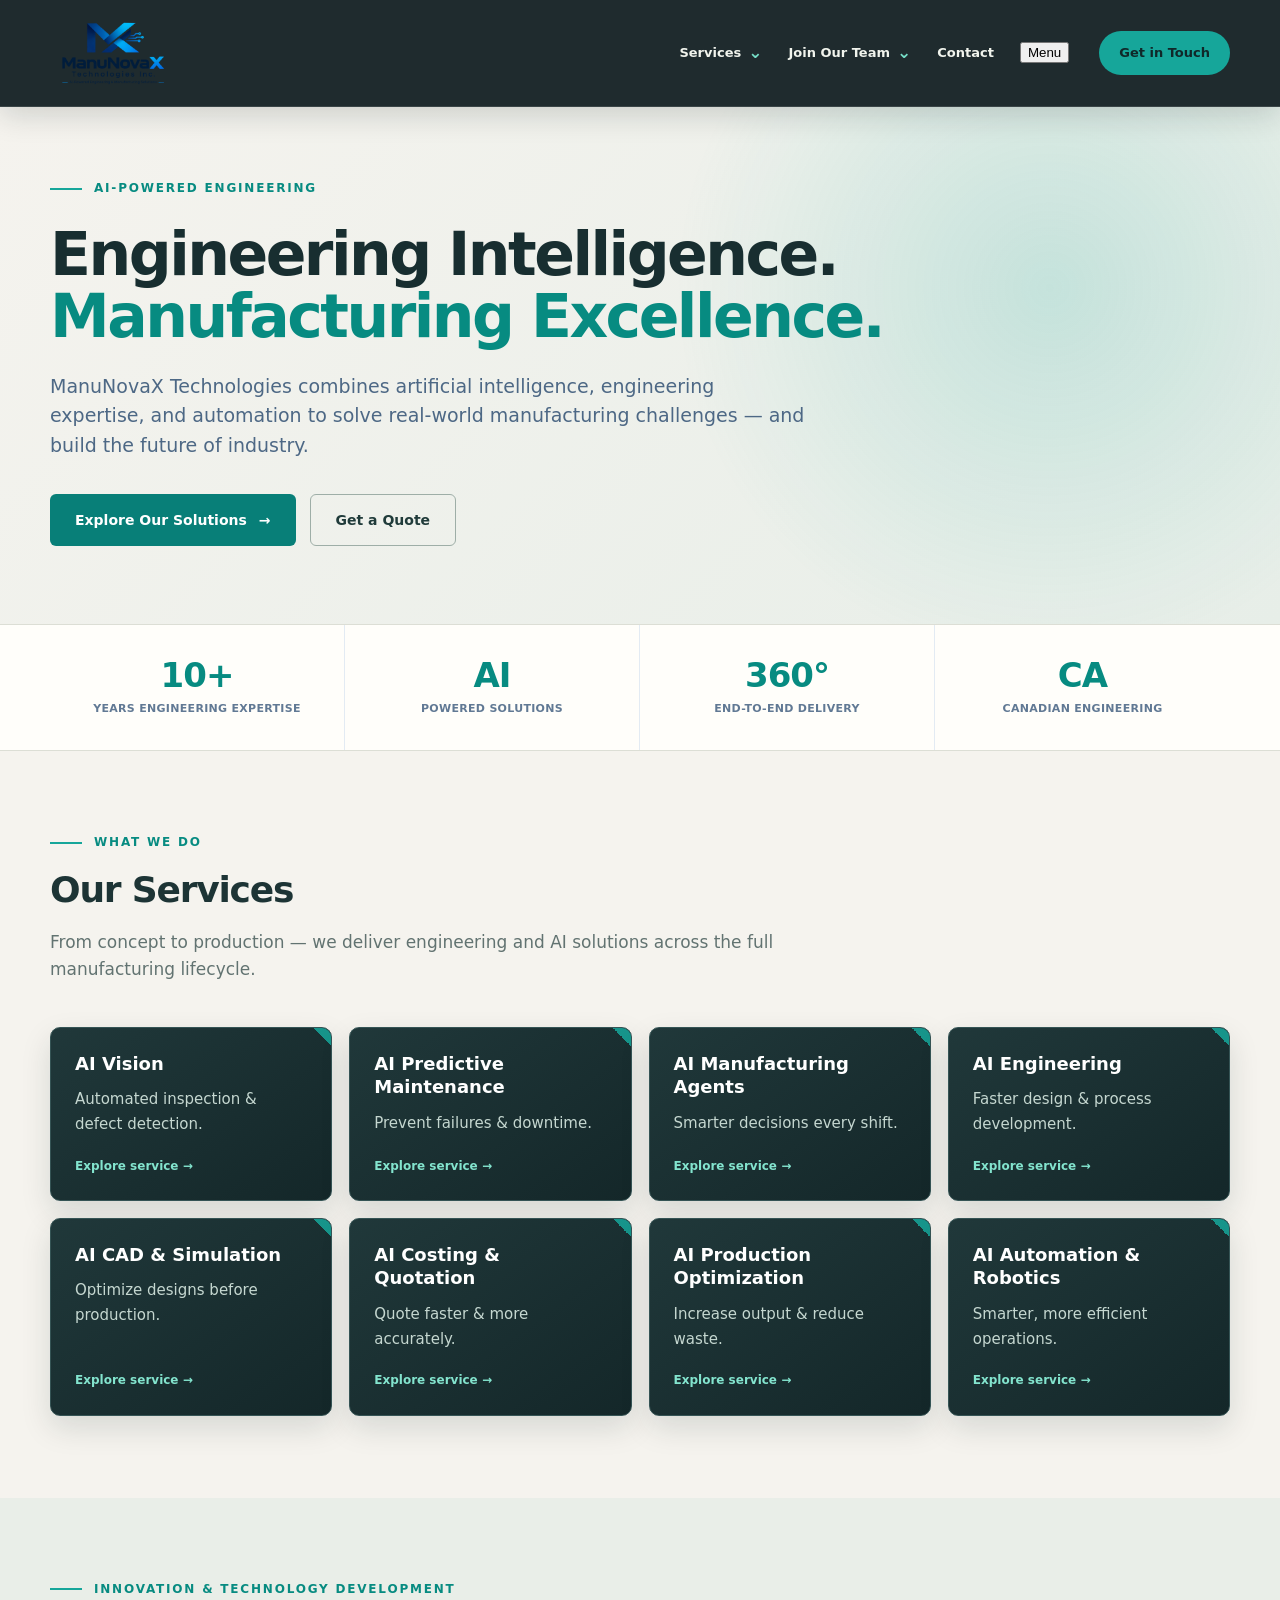
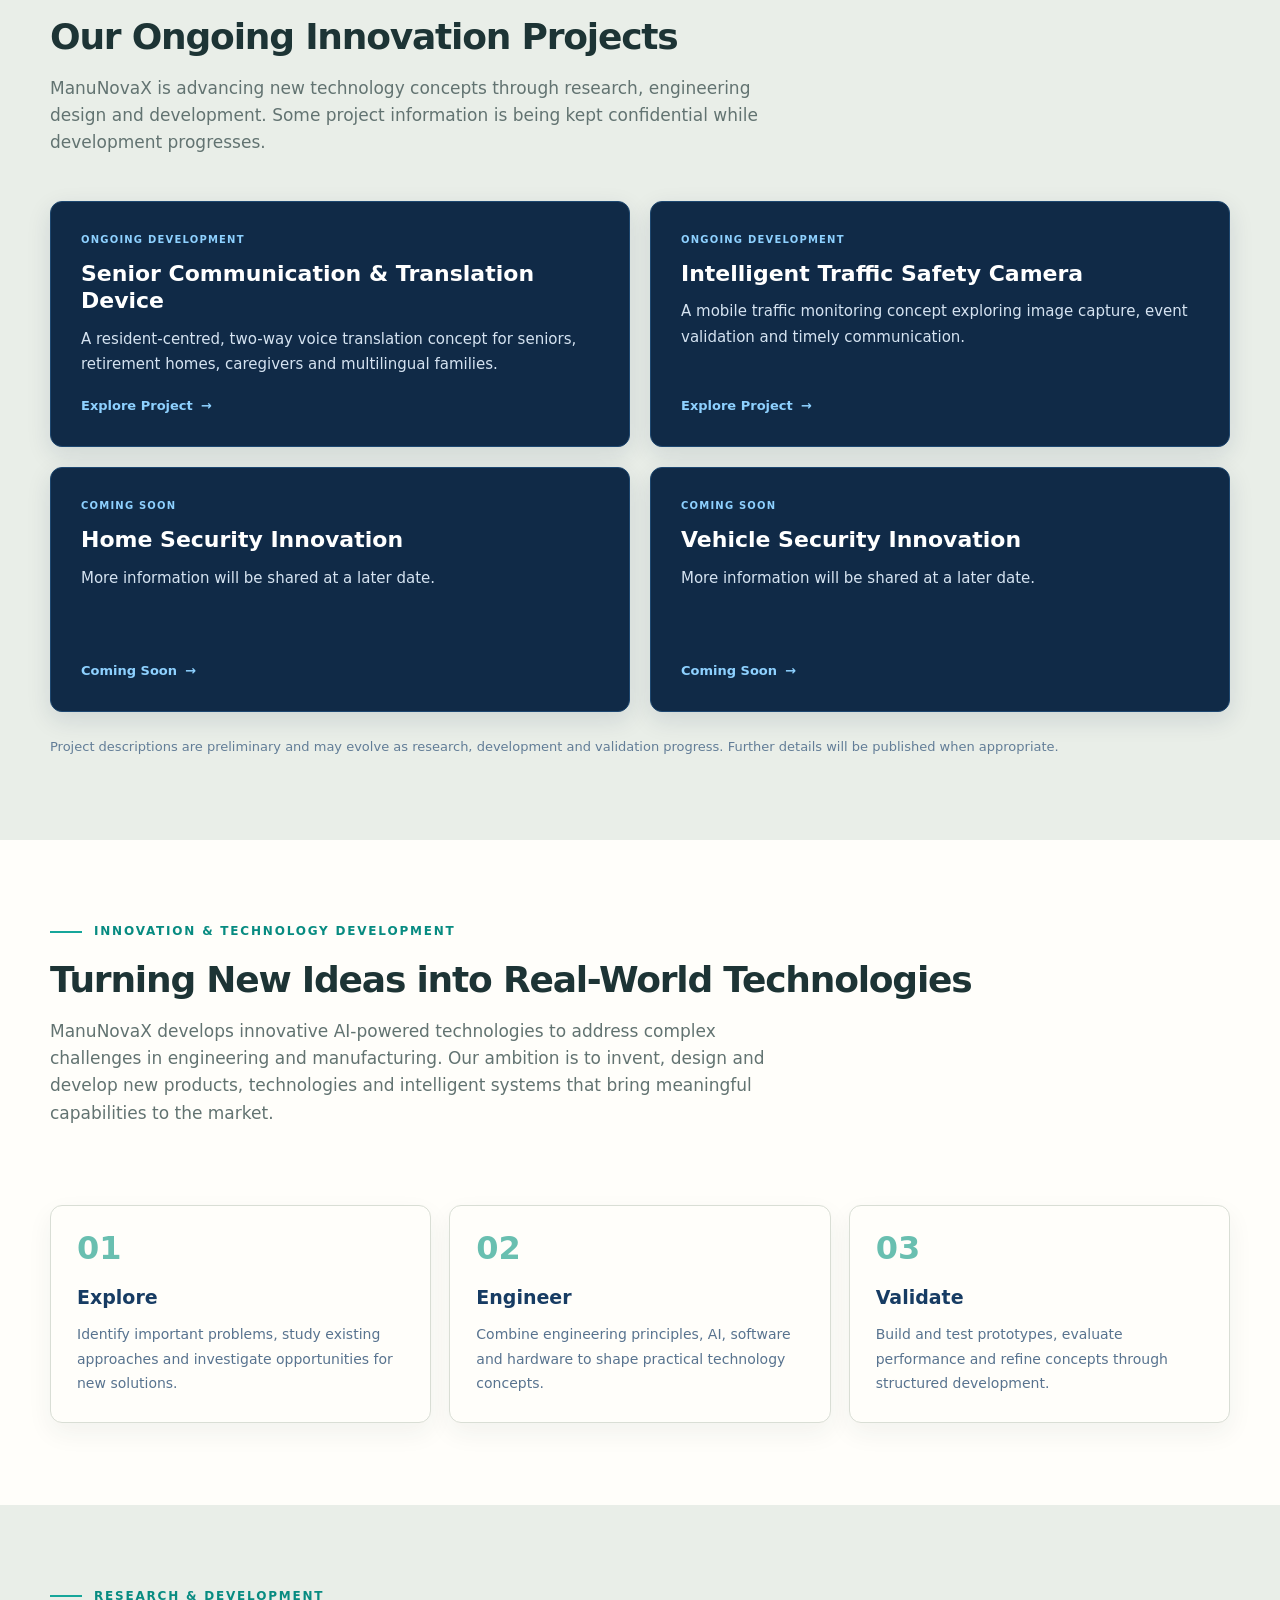
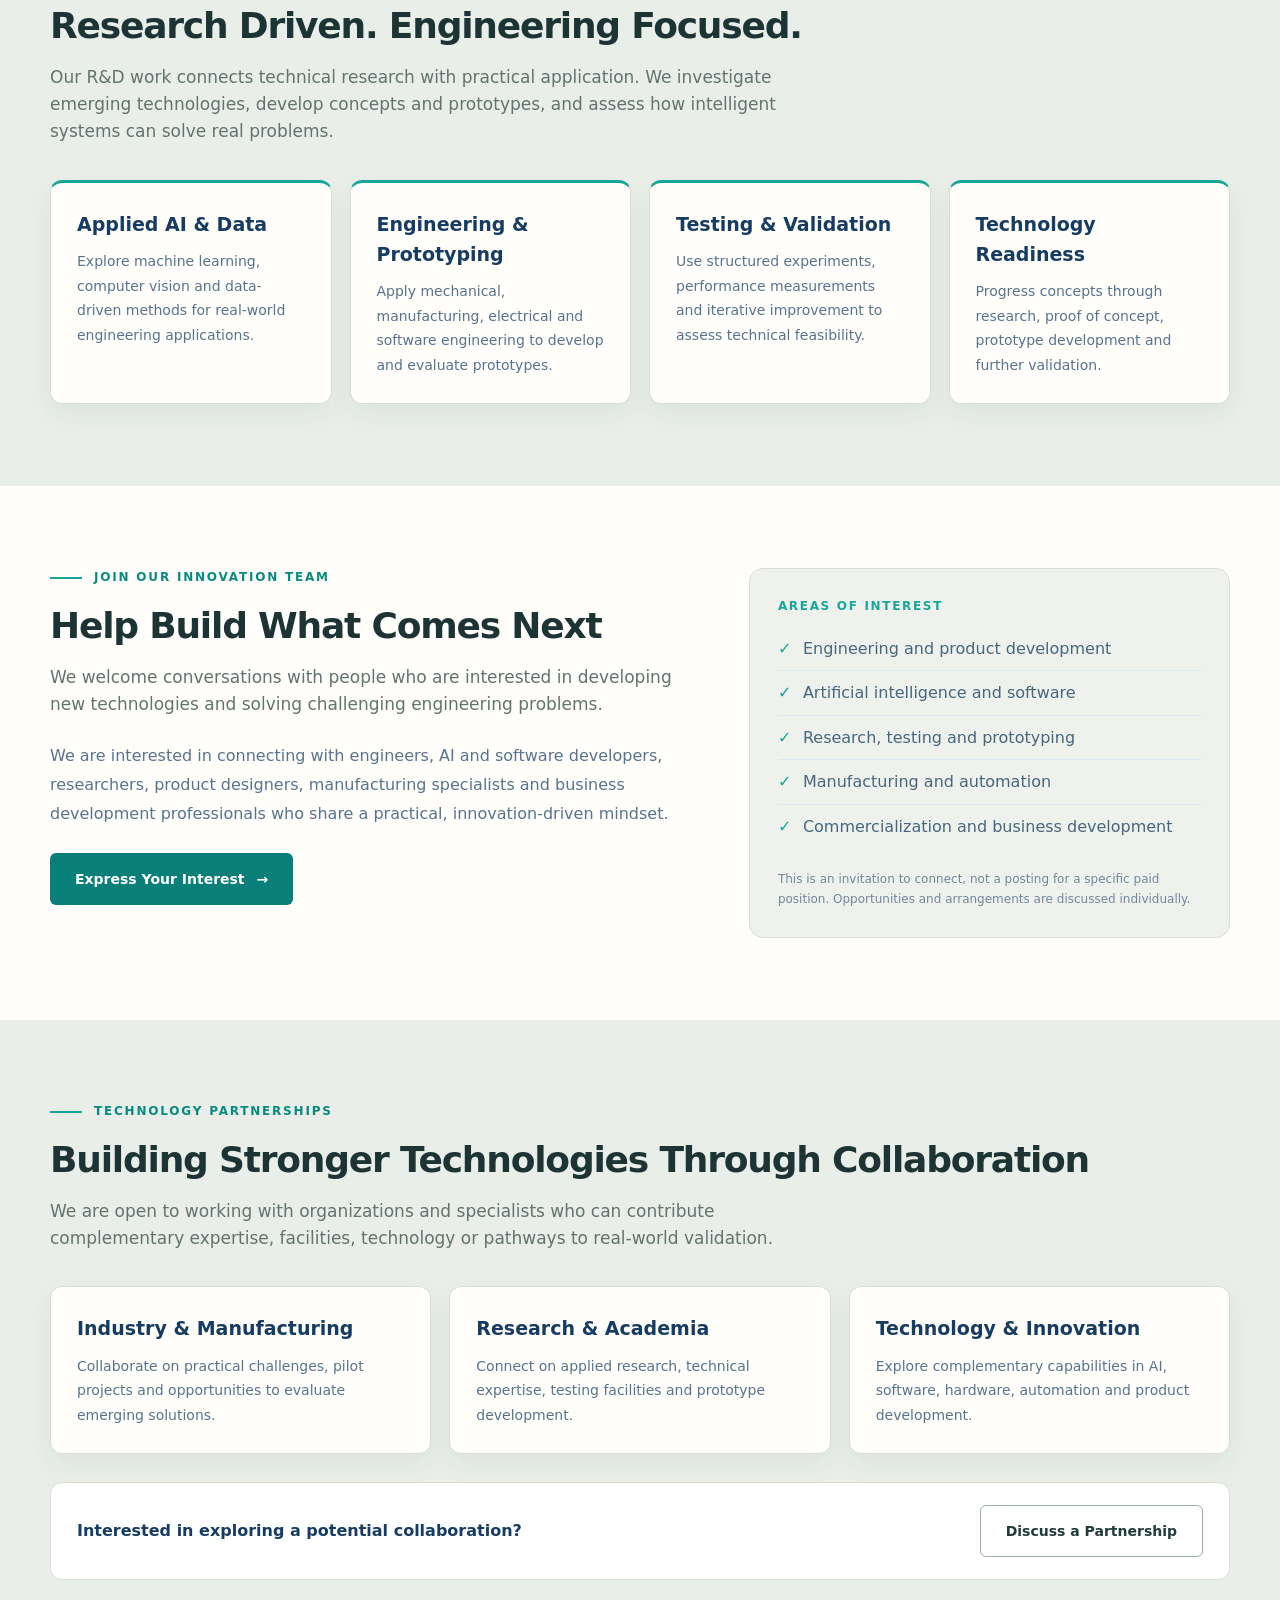
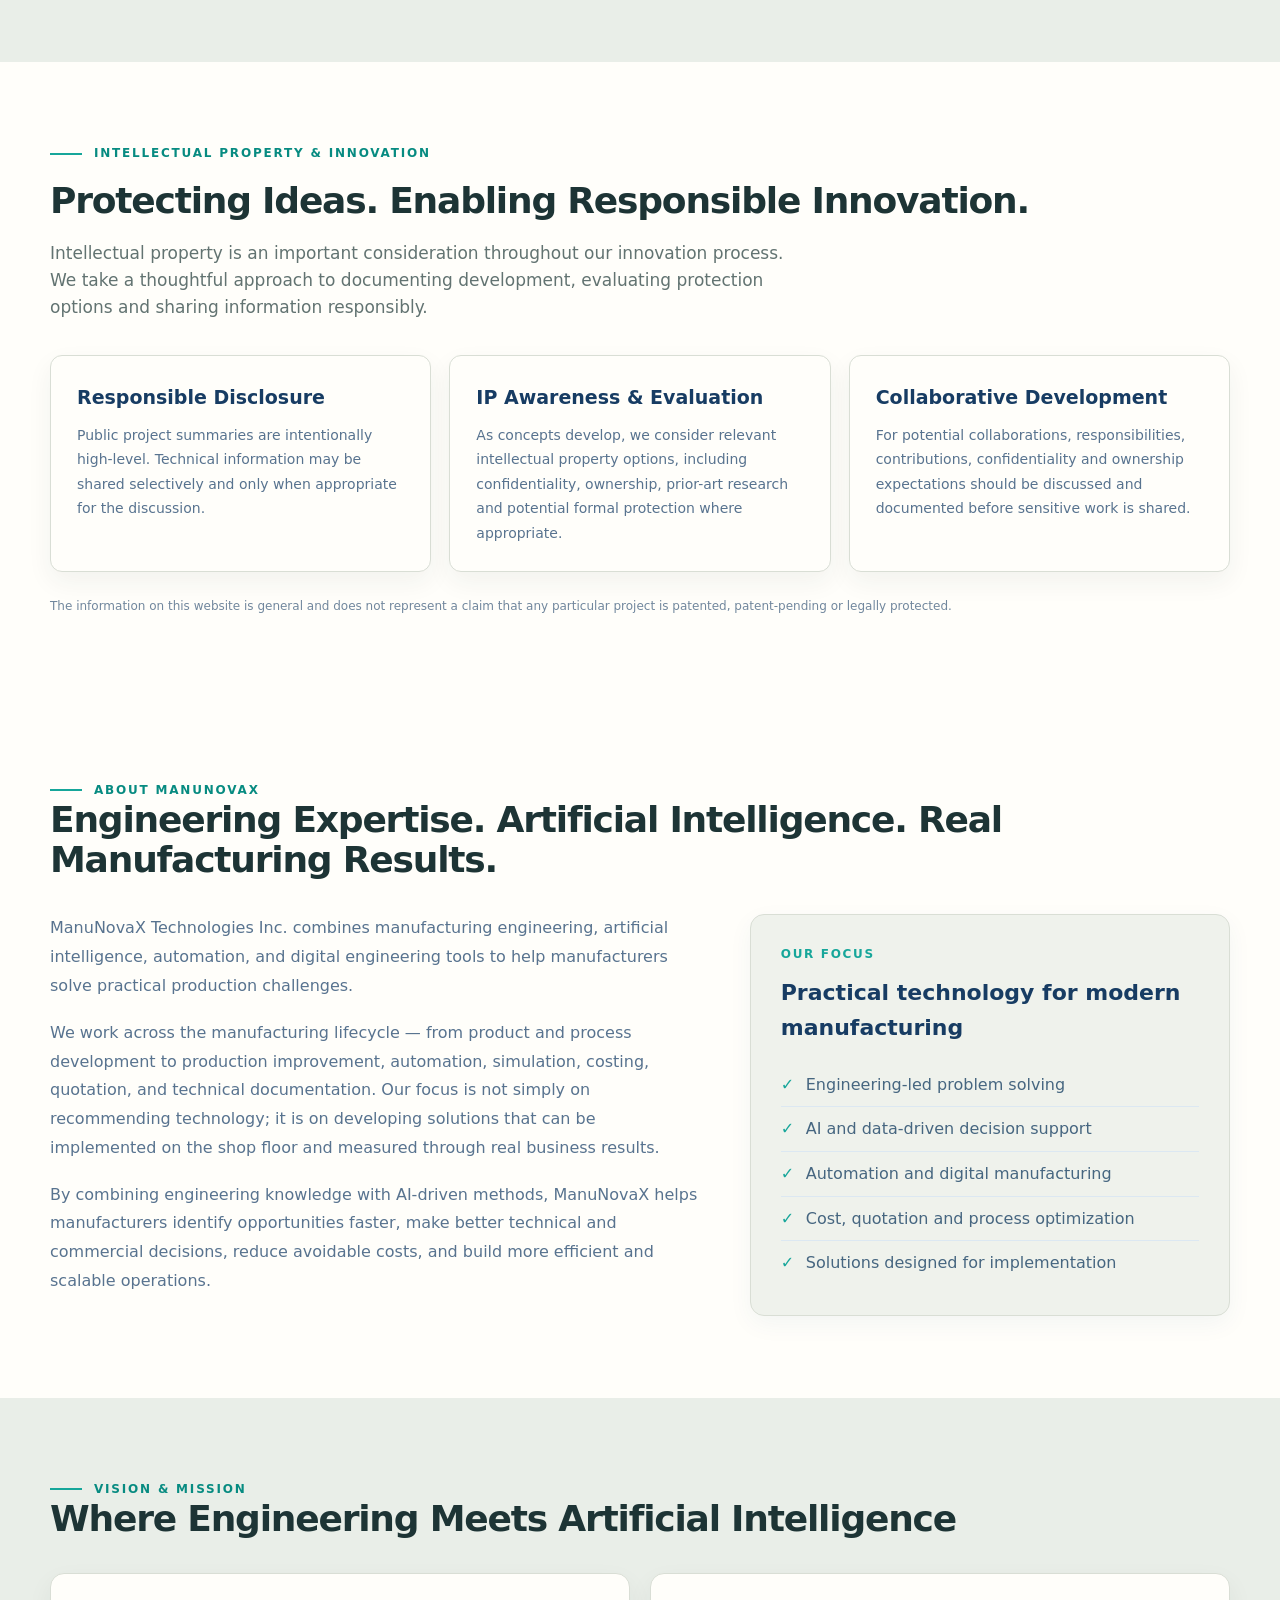
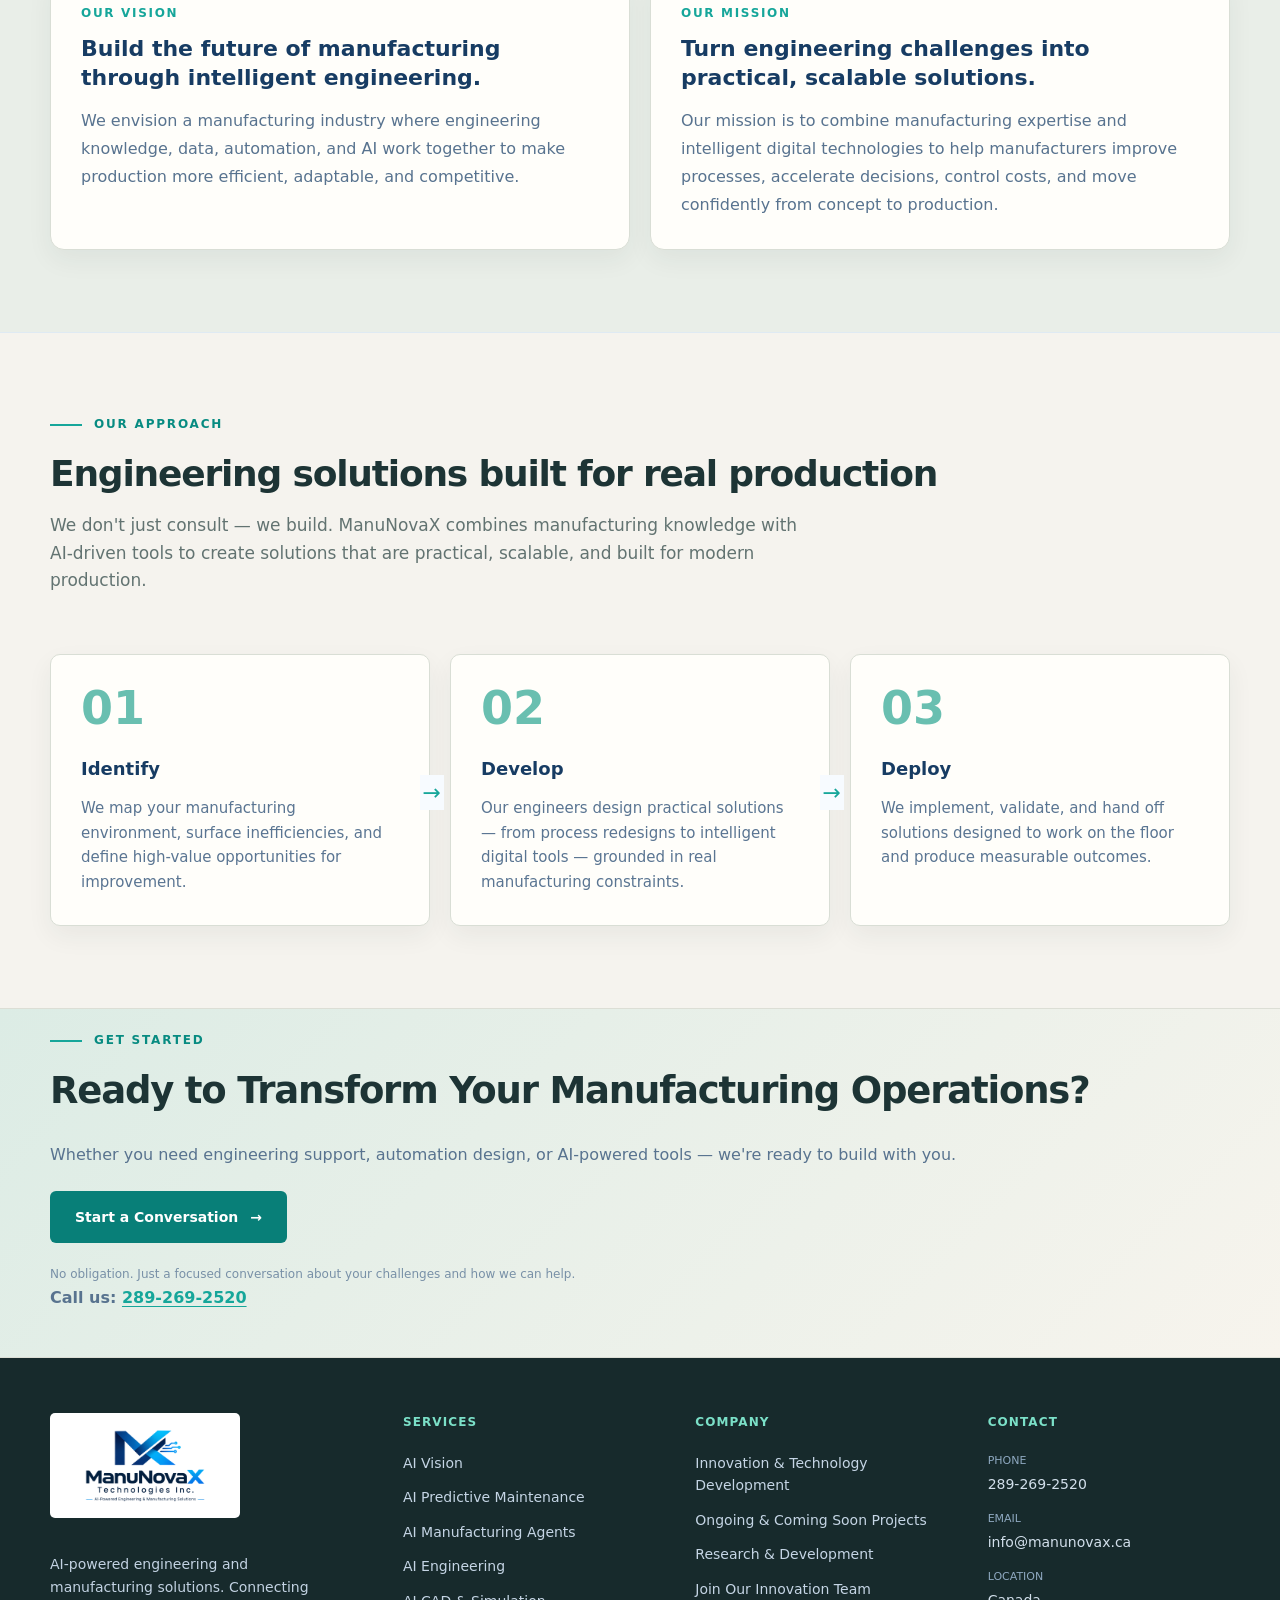
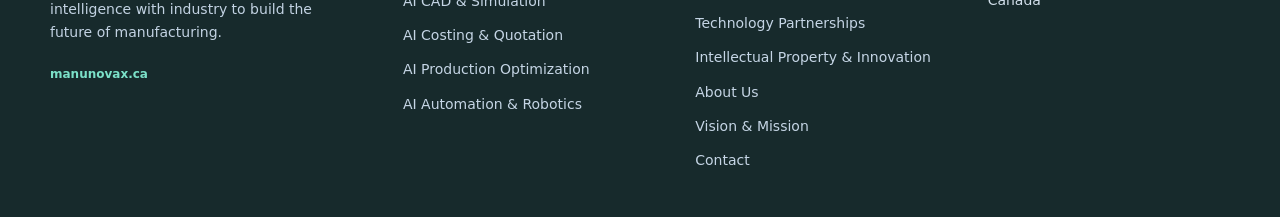
==== commit 73a9b9a6: "Add accessible mobile navigation toggle" ====
--- a/index.html
+++ b/index.html
@@ -29,6 +29,7 @@
         </div>
       </div>
       <a href="#contact">Contact</a>
+      <button class="mobile-menu-toggle" type="button" aria-expanded="false" aria-label="Open navigation menu">Menu</button>
     </nav>
     <a class="nav-cta" href="#contact">Get in Touch</a>
   </div>
--- a/styles.css
+++ b/styles.css
@@ -228,3 +228,54 @@
   .development-grid,.research-grid,.partnership-grid,.ip-grid{grid-template-columns:1fr}
   .partnership-cta{align-items:flex-start;flex-direction:column}
 }
+
+
+/* Modern navigation, service pages and refreshed visual identity */
+:root{--bg:#f5f3ee;--white:#fffefa;--panel:#fffefa;--panel2:#eeeee7;--line:#dcded5;--text:#182528;--muted:#667574;--blue:#16a69a;--blue2:#087d75}
+body{background:#f5f3ee;color:#182528}
+header{background:rgba(24,37,40,.97);border-bottom:1px solid rgba(255,255,255,.12);box-shadow:0 8px 28px rgba(13,28,29,.16)}
+.nav{gap:30px}.logo{height:84px}.navlinks{gap:26px;color:#f1f4ed;font-size:13px}
+.navlinks>a,.nav-trigger{padding:14px 0;display:inline-flex;align-items:center;gap:7px}
+.navlinks a:hover,.nav-trigger:hover{color:#77e0c9}
+.nav-item{position:relative}.chevron{font-size:17px;color:#77e0c9;line-height:1}
+.dropdown-menu{display:none;position:absolute;top:100%;left:-18px;min-width:260px;max-height:75vh;overflow:auto;padding:13px;background:#203336;border:1px solid rgba(255,255,255,.13);border-radius:12px;box-shadow:0 18px 40px rgba(0,0,0,.28);z-index:50}
+.has-dropdown:hover .dropdown-menu,.has-dropdown:focus-within .dropdown-menu,.has-dropdown.open .dropdown-menu{display:grid}
+.dropdown-menu a{display:block;padding:9px 11px;border-radius:7px;color:#eaf2ed;font-size:12px;font-weight:650;white-space:normal}
+.dropdown-menu a:hover{background:rgba(119,224,201,.12);color:#8cf0d5}
+.dropdown-heading{padding:7px 11px 4px;color:#8ce1ce;font-size:10px;letter-spacing:1.3px;text-transform:uppercase;font-weight:850}
+.dropdown-divider{height:1px;background:rgba(255,255,255,.14);margin:8px 4px}
+.nav-cta{background:#16a69a;color:#102829}.nav-cta:hover{background:#77e0c9}
+.hero{background:radial-gradient(circle at 82% 35%,rgba(22,166,154,.18),transparent 34%),linear-gradient(135deg,#f5f3ee 0%,#e7eee8 100%)}
+.kicker{color:#078b81}.kicker:before{background:#16a69a}
+h1{color:#182e30}h1 .blue{color:#078b81}
+.btn-primary{background:#087f78;color:#fff}.btn-primary:hover{background:#075f5b}
+.btn-outline{border-color:#9eaea7;background:transparent;color:#203b3a}
+.stats{background:#fffefa}.stat strong{color:#078b81}
+.section{background:#f5f3ee}.light-section,.innovation-development-section,.join-section,.ip-section{background:#fffefa}
+h2{color:#1d3435}.section-sub{color:#627371}
+.service-card{background:linear-gradient(145deg,#20383a,#142729);border:1px solid #355455;box-shadow:0 12px 30px rgba(18,42,41,.13)}
+.service-card:after{background:linear-gradient(45deg,transparent 50%,#16a69a 50%)}
+.service-card p{color:#c5d7d0}.service-link{display:flex;flex-direction:column;color:#fff;cursor:pointer}
+.service-link:hover{border-color:#64d7c0}.service-learn{display:inline-block;margin-top:auto;padding-top:20px;color:#83e4ce;font-size:12px;font-weight:850}
+.innovation-section,.research-section,.partnership-section,.vision-section{background:#e9eee8}
+.development-card,.research-card,.partnership-card,.ip-card,.vision-card,.step{background:#fffefa;border-color:#d9ded5;box-shadow:0 10px 26px rgba(28,54,50,.06)}
+.research-card{border-top-color:#16a69a}
+.join-panel,.about-panel,.project-sidebar{background:#eff2ec;border-color:#d9ded5}
+.project-hero{background:radial-gradient(circle at 82% 35%,rgba(22,166,154,.16),transparent 34%),linear-gradient(135deg,#f5f3ee,#e7eee8)}
+.project-status{background:#e0f3ed;color:#08766e;border-color:#bce3d8}.status-dot{background:#16a69a}
+.project-number,.step-number,.development-index{color:#69bfb0}
+.project-note{border-left-color:#16a69a}
+.cta{background:linear-gradient(135deg,#dcece5,#f7f4ed)}
+footer{background:#172a2c}.footer-title,.domain{color:#7be0c8}
+@media(max-width:1000px){.navlinks{gap:16px;font-size:12px}}
+@media(max-width:850px){.nav{gap:16px}.navlinks{gap:12px}.logo{height:76px}}
+@media(max-width:650px){
+ .nav{justify-content:space-between}.navlinks{display:flex;margin-left:0;gap:0}
+ .navlinks>a:not(:last-child){display:none}
+ .nav-item{display:none}.navlinks:after{content:"Menu";display:inline-flex;padding:10px 14px;border:1px solid rgba(255,255,255,.25);border-radius:24px;color:#f4f5ef;font-size:12px;font-weight:800}
+ .navlinks.mobile-open{position:absolute;top:76px;left:0;right:0;display:grid;gap:0;padding:15px 22px;background:#203336}
+ .navlinks.mobile-open .nav-item,.navlinks.mobile-open>a{display:block}
+ .navlinks.mobile-open:after{display:none}
+ .navlinks.mobile-open .dropdown-menu{position:static;box-shadow:none;border:0;max-height:none;margin:4px 0 10px;background:#172a2c}
+ .navlinks.mobile-open .has-dropdown.open .dropdown-menu{display:grid}
+}
